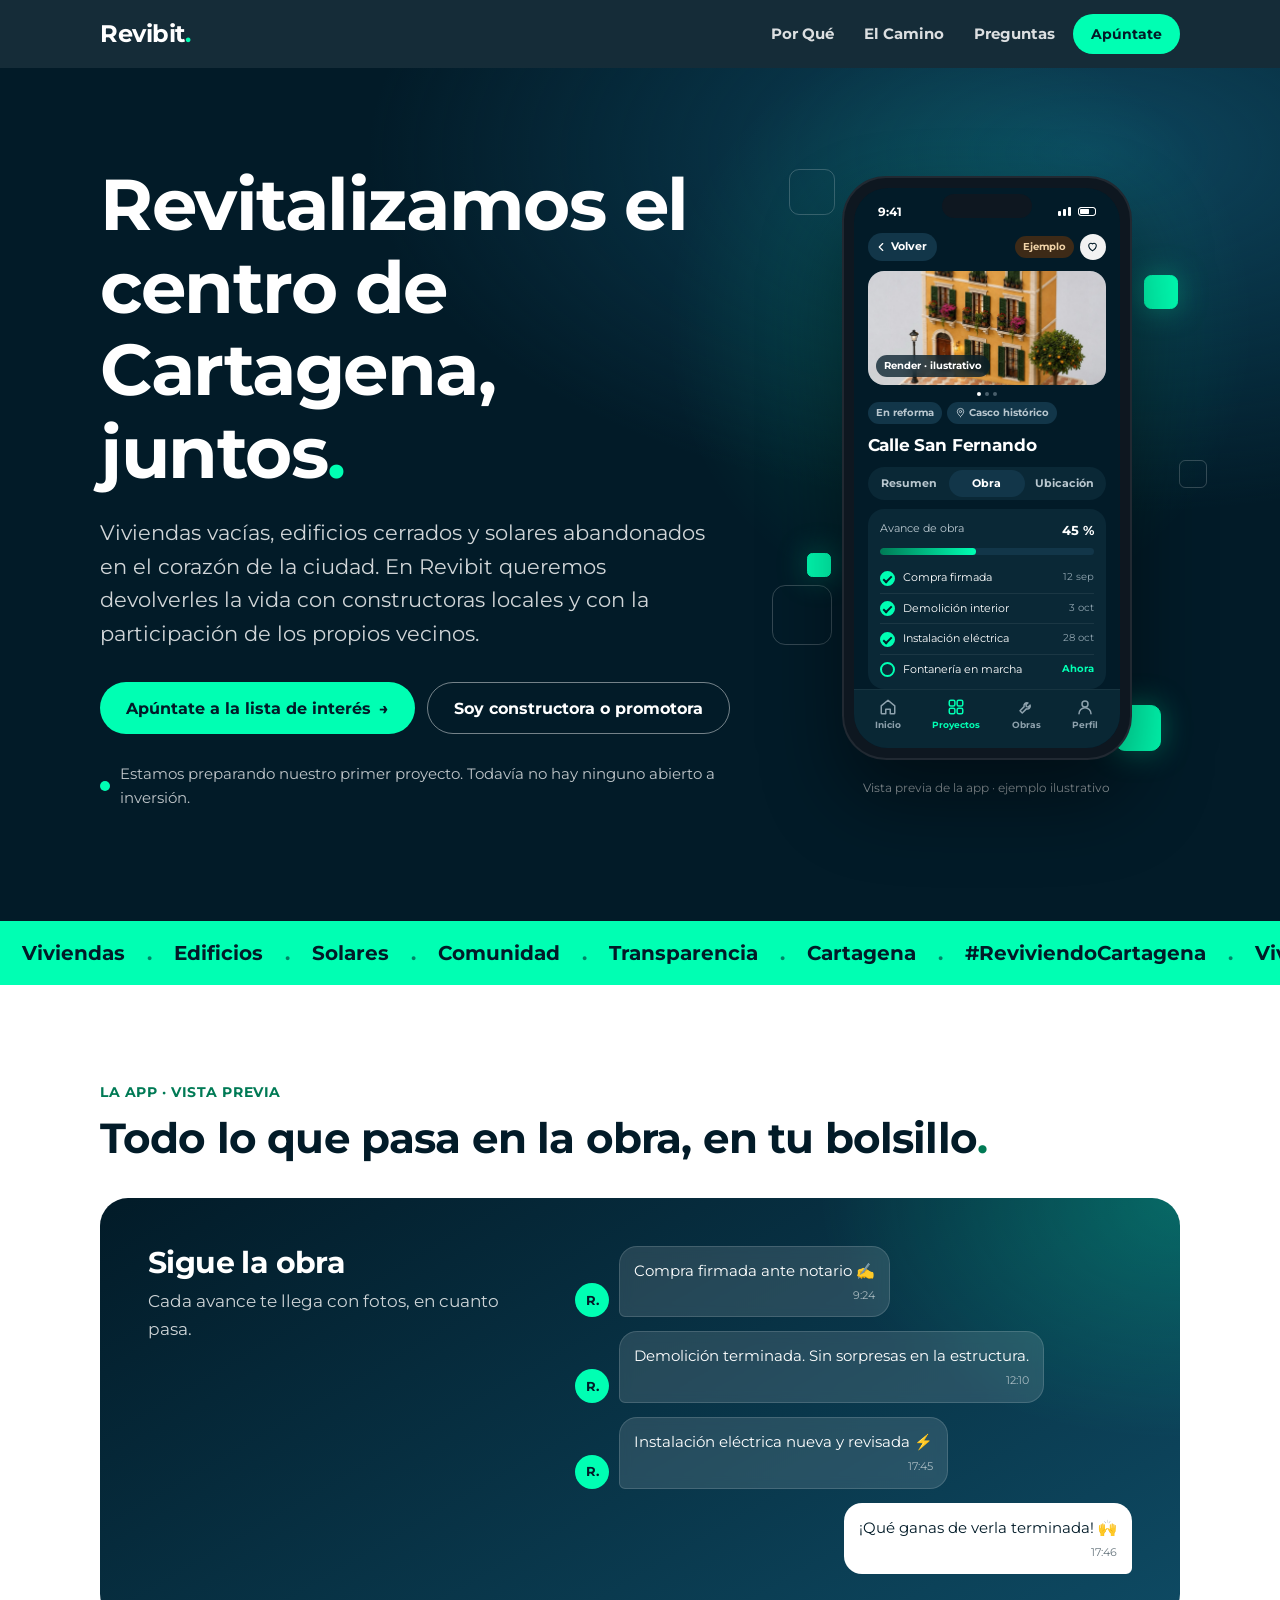
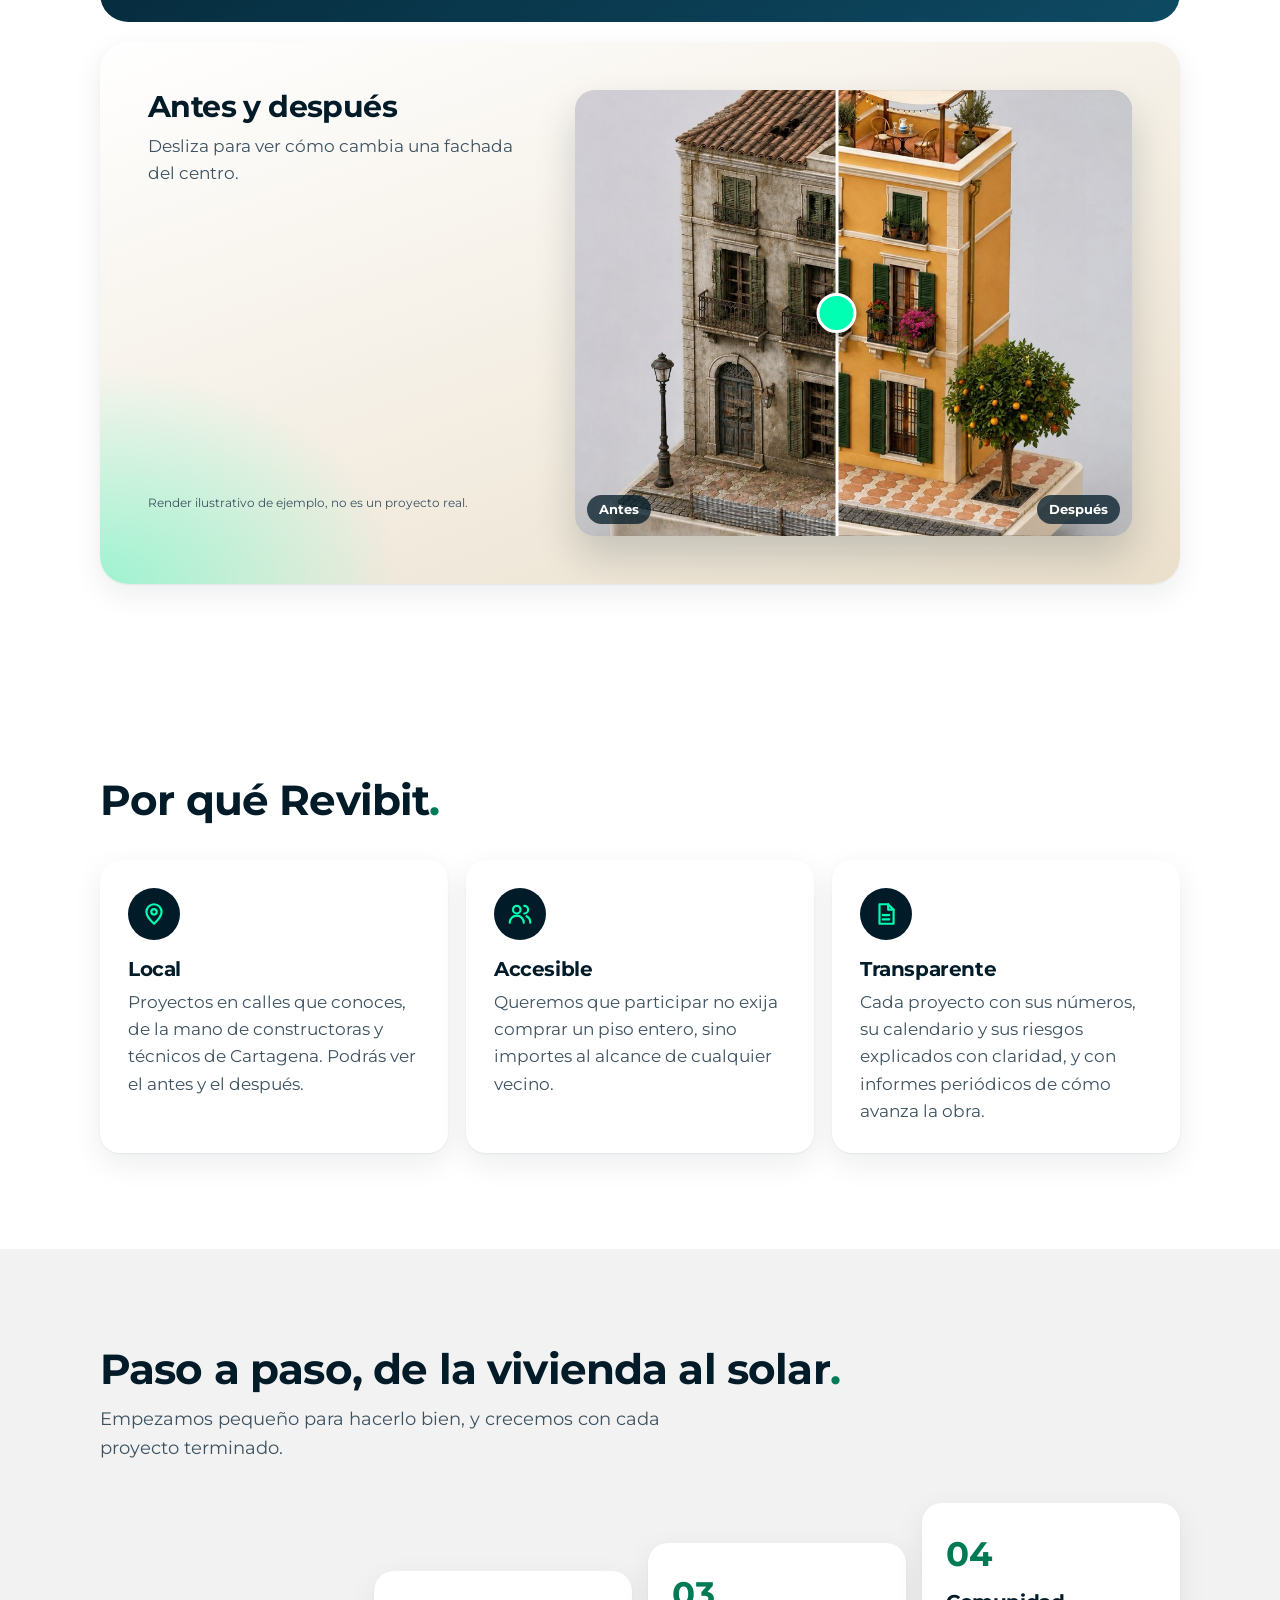
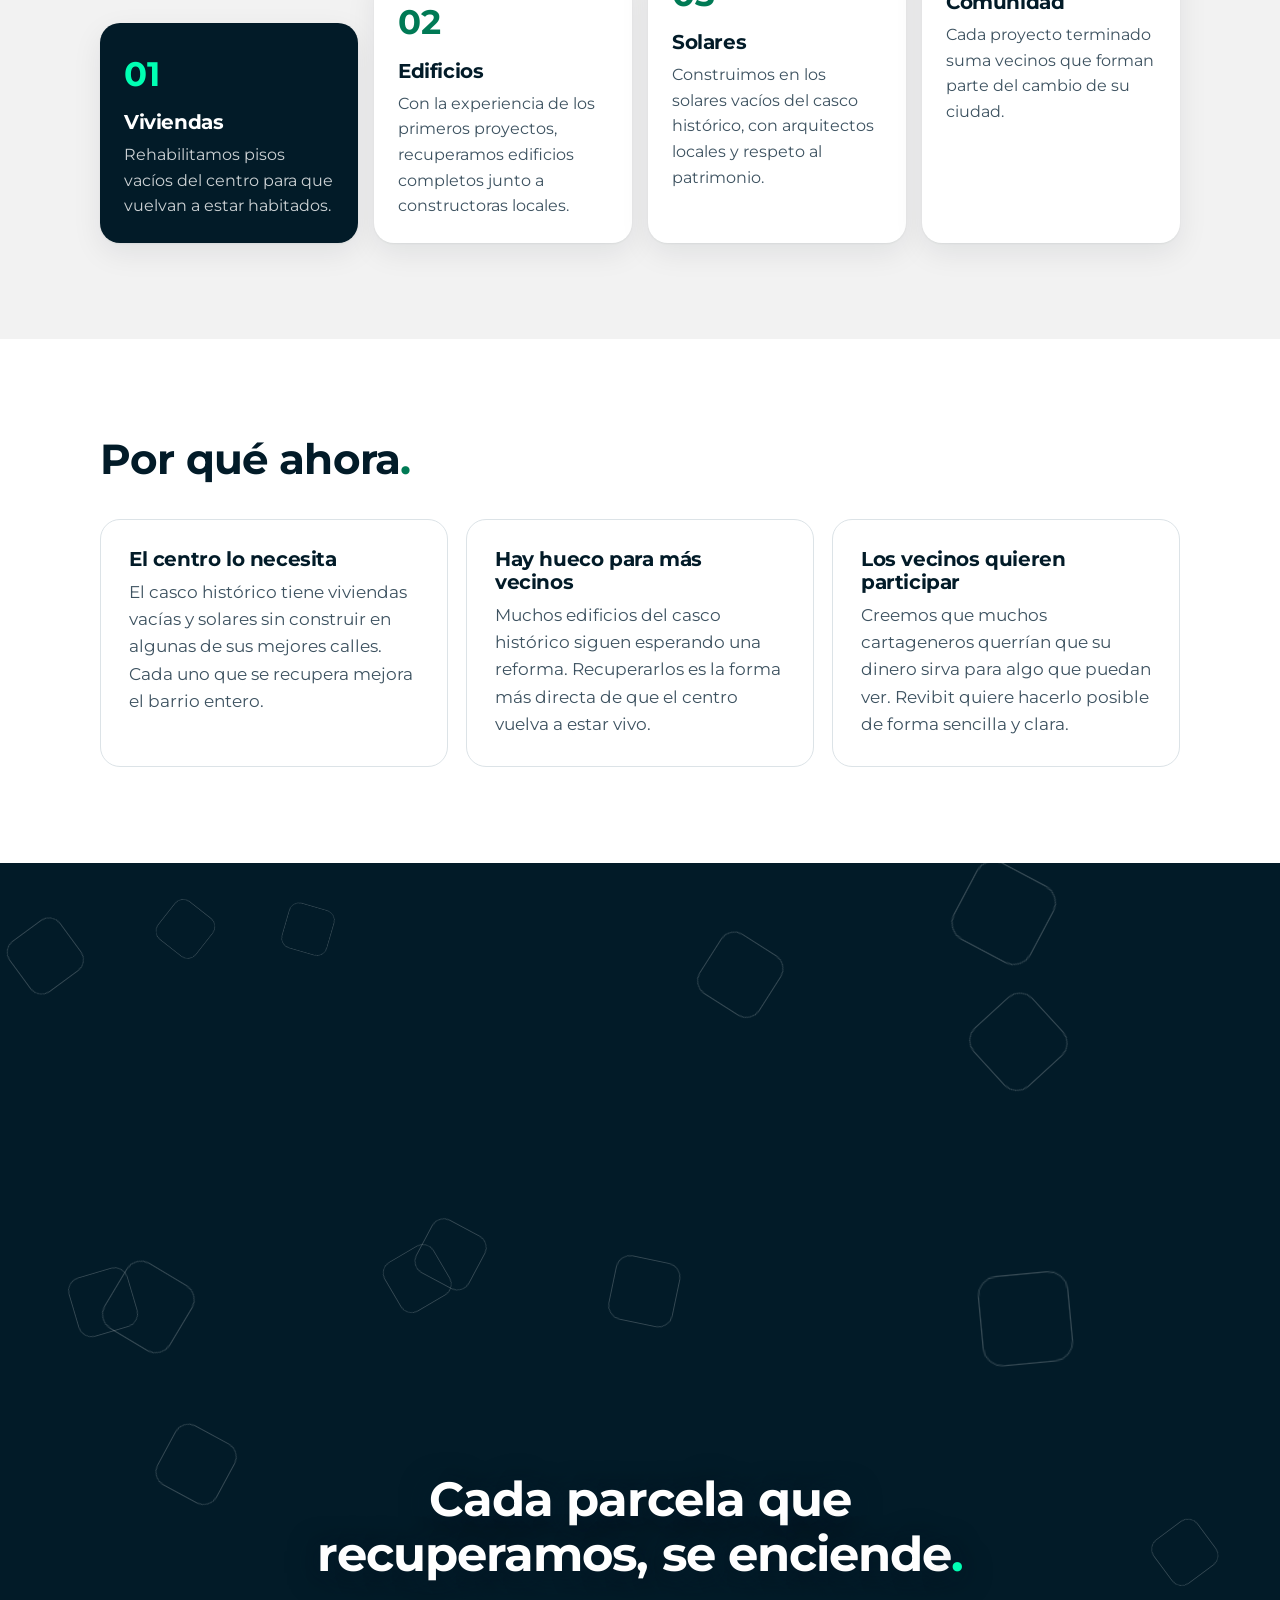
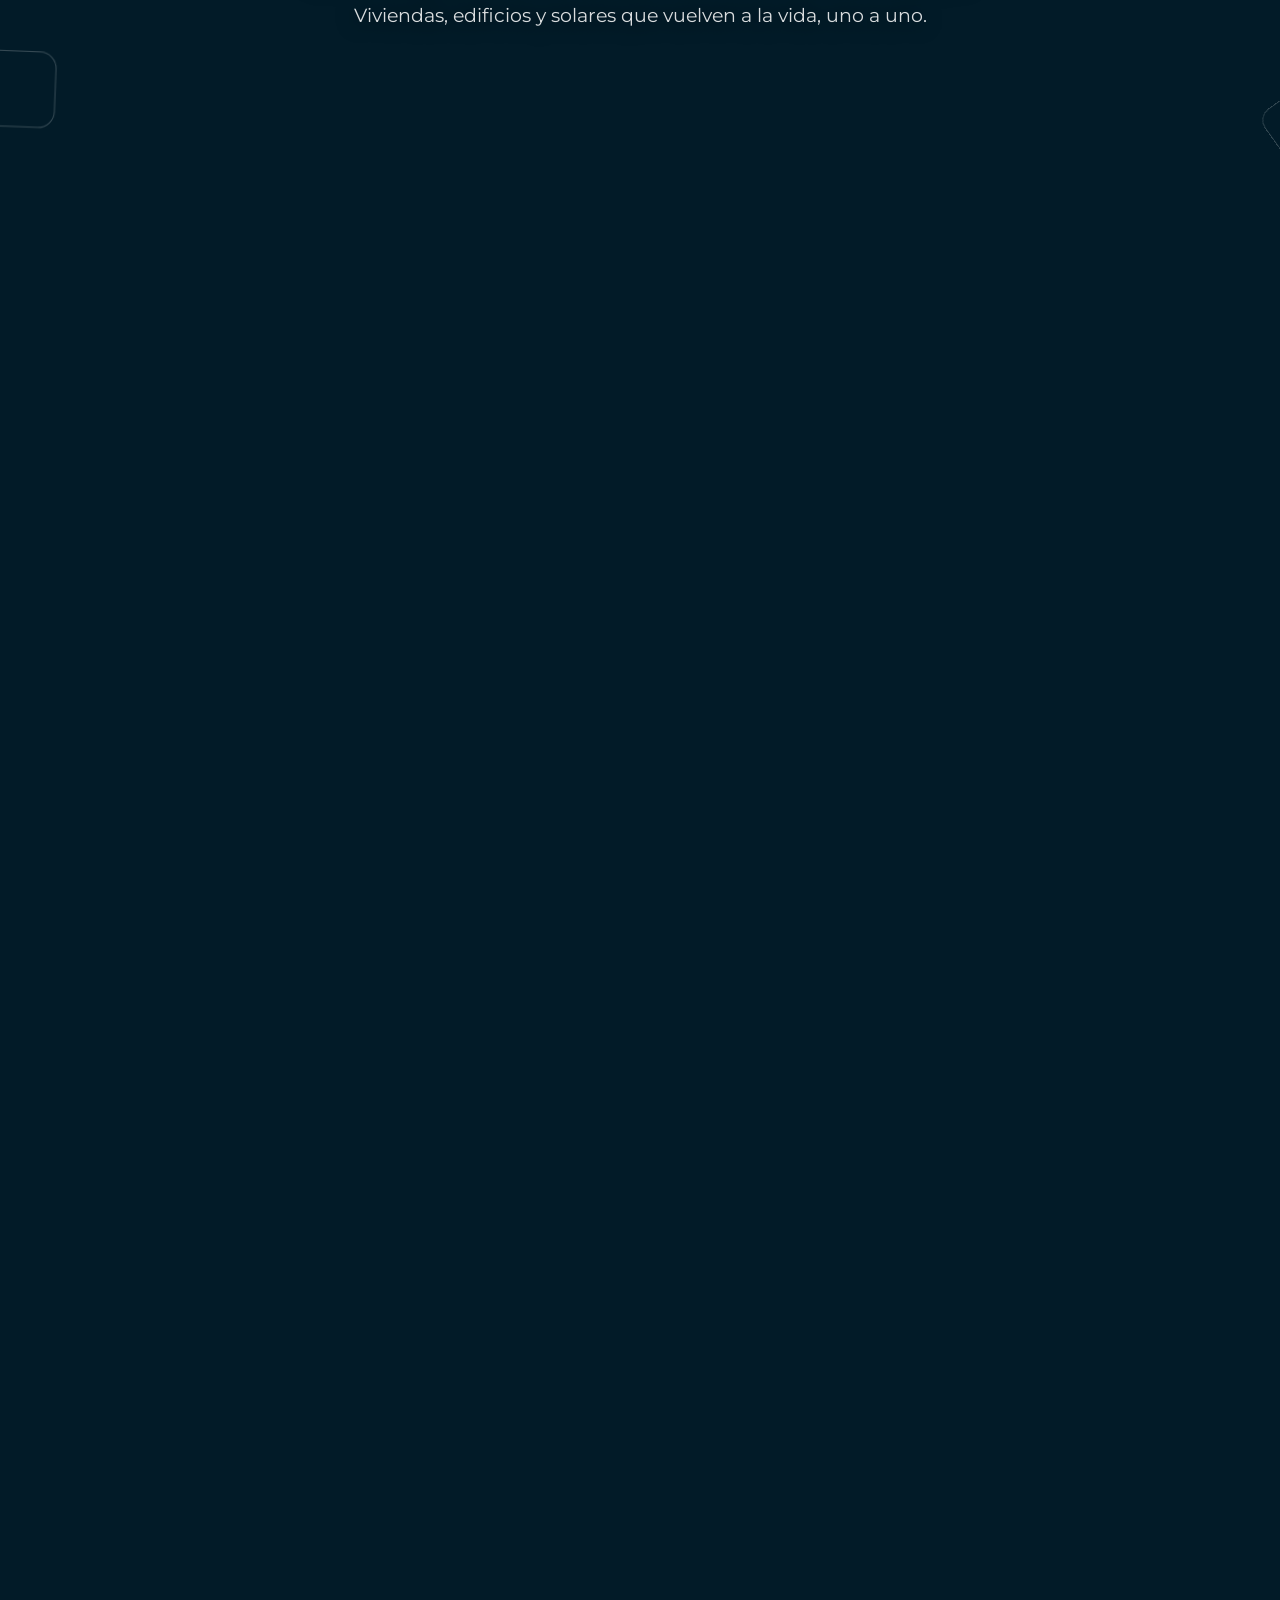
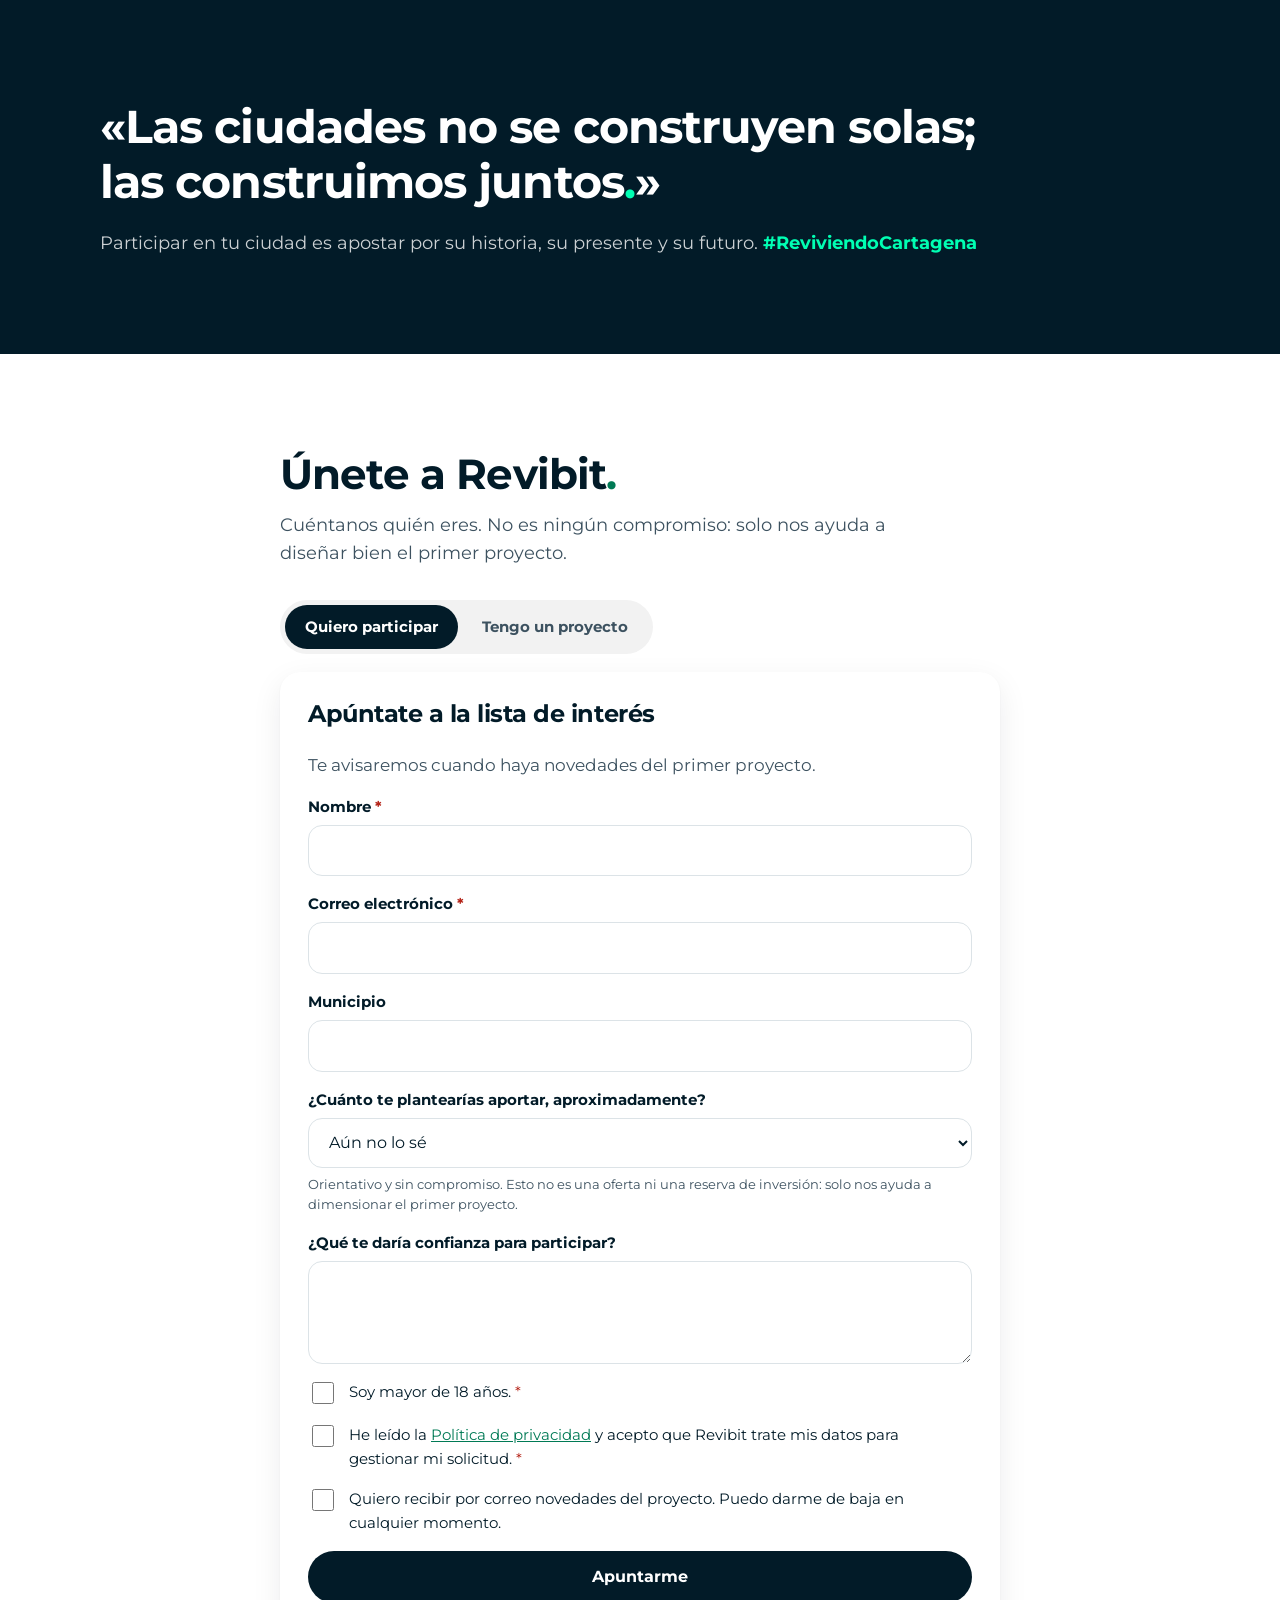
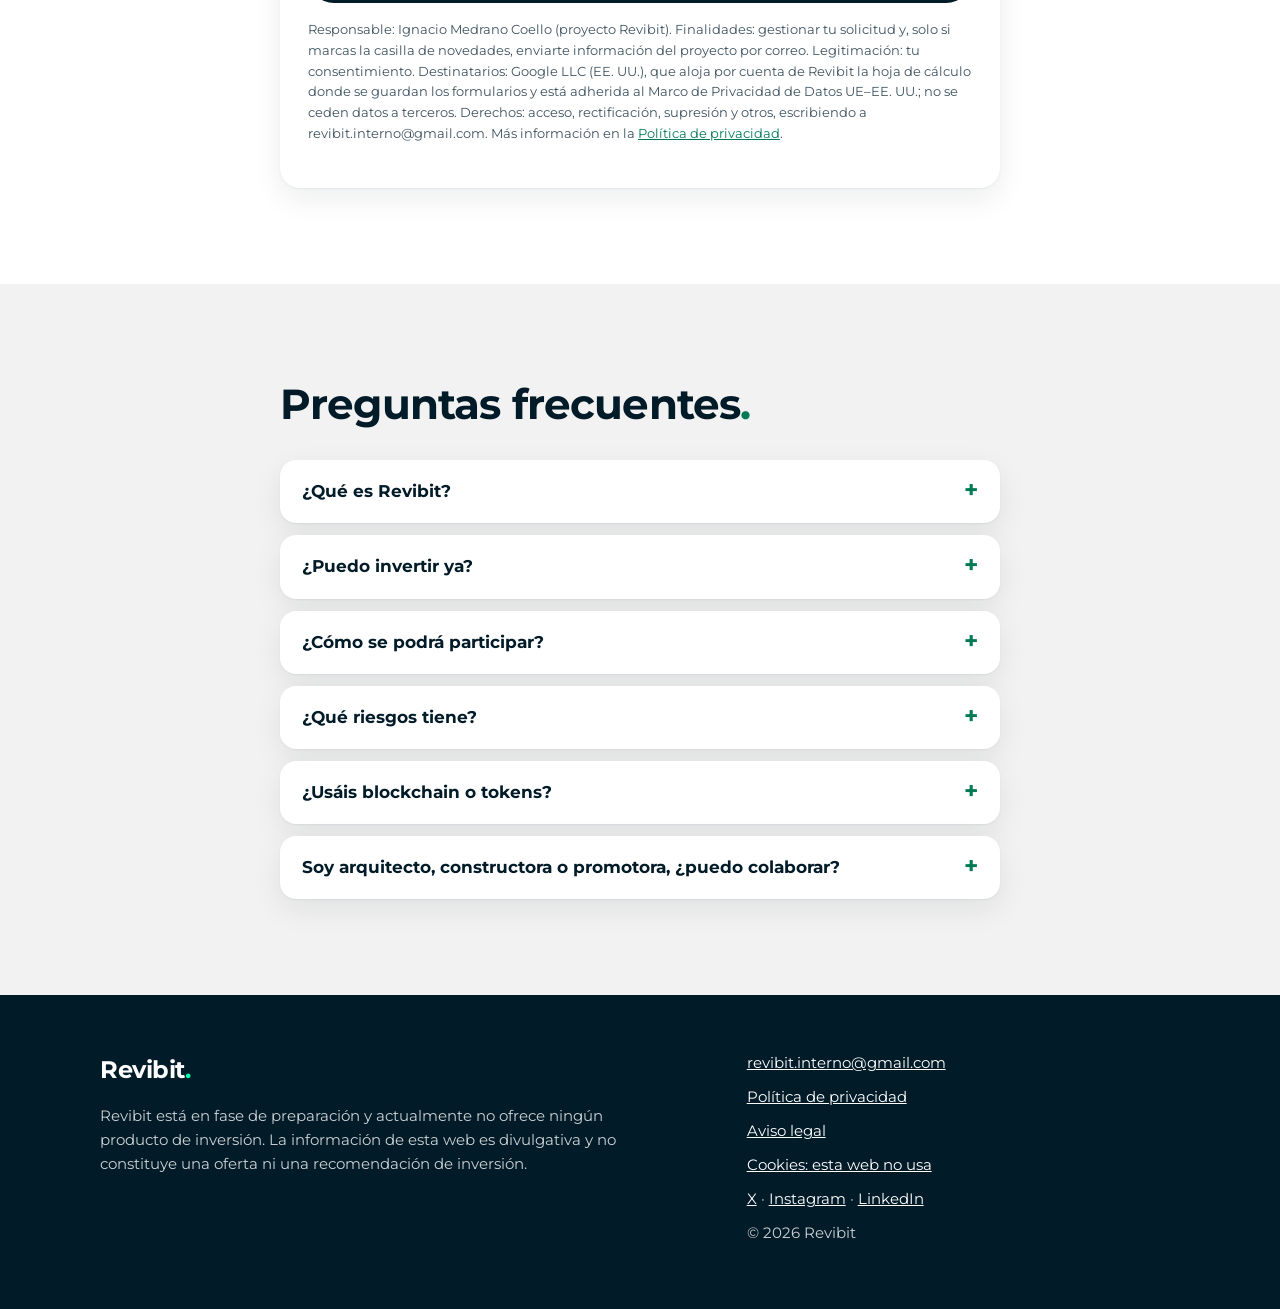
==== index.html @ adb7705b "Título «Hay hueco para más vecinos» Co-Authored-By: Claude Opus 5.5 <noreply@anthropic.com>" ====
<!doctype html>
<html lang="es">
<head>
  <meta charset="utf-8">
  <meta name="viewport" content="width=device-width, initial-scale=1">
  <title>Revibit · Revitalizar el centro de Cartagena, juntos</title>
  <meta name="description" content="Revibit quiere que los vecinos de Cartagena participen en la rehabilitación de viviendas y edificios del centro. Apúntate a la lista de interés.">
  <meta name="theme-color" content="#021B28">
  <meta property="og:title" content="Revibit · Revitalizar el centro de Cartagena, juntos">
  <meta property="og:description" content="Viviendas vacías, edificios cerrados y solares abandonados. Les devolvemos la vida con constructoras locales y con los vecinos.">
  <meta property="og:type" content="website">
  <meta property="og:locale" content="es_ES">
  <link rel="icon" type="image/png" href="img/favicon.png">
  <link rel="apple-touch-icon" href="img/apple-touch-icon.png">
  <link rel="stylesheet" href="styles.css?v=5">
  <link rel="stylesheet" href="anim.css?v=1">
</head>
<body>
  <a class="skip" href="#contenido">Saltar al contenido</a>

  <!-- Cabecera -->
  <header class="topbar" id="top">
    <div class="wrap topbar-in">
      <a class="logo" href="#top" aria-label="Revibit, inicio">Revibit<span class="dot">.</span></a>
      <nav aria-label="Principal" class="nav">
        <a href="#por-que">Por Qué</a>
        <a href="#camino">El Camino</a>
        <a href="#faq">Preguntas</a>
        <a class="btn btn-neon btn-sm" href="#lista">Apúntate</a>
      </nav>
    </div>
  </header>

  <main id="contenido">
    <!-- 1. Hero -->
    <section class="hero" aria-labelledby="hero-t">
      <div class="wrap hero-in">
        <div class="hero-text">
          <h1 id="hero-t">Revitalizamos el centro de Cartagena, juntos<span class="dot">.</span></h1>
          <p class="lead">Viviendas vacías, edificios cerrados y solares abandonados en el corazón de la ciudad. En Revibit queremos devolverles la vida con constructoras locales y con la participación de los propios vecinos.</p>
          <div class="ctas">
            <a class="btn btn-neon" href="#lista" data-tab="persona">Apúntate a la lista de interés <span aria-hidden="true">→</span></a>
            <a class="btn btn-ghost" href="#lista" data-tab="constructora">Soy constructora o promotora</a>
          </div>
          <p class="status"><span class="pulse" aria-hidden="true"></span>Estamos preparando nuestro primer proyecto. Todavía no hay ninguno abierto a inversión.</p>
        </div>
        <div class="hero-visual" aria-hidden="true">
          <span class="float f1"></span><span class="float f2 on"></span><span class="float f3"></span>
          <span class="float f4 on"></span><span class="float f5"></span><span class="float f6 on"></span>
          <div class="phone" data-tilt>
            <div class="notch"></div>
            <div class="screen">
              <div class="sb"><b>9:41</b><span class="sb-i"><i></i><i></i><i></i><em></em></span></div>
              <div class="ph-head"><span class="ph-back"><svg viewBox="0 0 24 24"><path d="M15 18 9 12l6-6"/></svg>Volver</span><span class="ph-r"><span class="ph-pill fict">Ejemplo</span><span class="ph-heart"><svg viewBox="0 0 24 24"><path d="M12 20s-7-4.4-7-10a4 4 0 0 1 7-2.6A4 4 0 0 1 19 10c0 5.6-7 10-7 10z"/></svg></span></span></div>
              <div class="ph-media"><img src="img/render-despues.jpg" alt=""><span class="ph-tag">Render · ilustrativo</span></div>
              <div class="ph-dots"><i class="on"></i><i></i><i></i></div>
              <div class="ph-chips"><span>En reforma</span><span><svg viewBox="0 0 24 24"><path d="M12 21s-7-6.2-7-11a7 7 0 0 1 14 0c0 4.8-7 11-7 11z"/><circle cx="12" cy="10" r="2.5"/></svg>Casco histórico</span></div>
              <p class="ph-title">Calle San Fernando</p>
              <div class="ph-seg"><span>Resumen</span><span class="on">Obra</span><span>Ubicación</span></div>
              <div class="ph-card">
                <div class="scr-row"><span>Avance de obra</span><b><span data-count="45">0</span> %</b></div>
                <div class="scr-bar"><span></span></div>
                <ul class="scr-feed">
                  <li><i class="ok"></i><span>Compra firmada<small>12 sep</small></span></li>
                  <li><i class="ok"></i><span>Demolición interior<small>3 oct</small></span></li>
                  <li><i class="ok"></i><span>Instalación eléctrica<small>28 oct</small></span></li>
                  <li class="now"><i></i><span>Fontanería en marcha<small>Ahora</small></span></li>
                </ul>
              </div>
              <nav class="ph-tabs">
                <span><svg viewBox="0 0 24 24"><path d="M3 10.5 12 3l9 7.5V20a1 1 0 0 1-1 1h-5v-6h-6v6H4a1 1 0 0 1-1-1z"/></svg>Inicio</span>
                <span class="on"><svg viewBox="0 0 24 24"><rect x="3" y="3" width="7.5" height="7.5" rx="2"/><rect x="13.5" y="3" width="7.5" height="7.5" rx="2"/><rect x="3" y="13.5" width="7.5" height="7.5" rx="2"/><rect x="13.5" y="13.5" width="7.5" height="7.5" rx="2"/></svg>Proyectos</span>
                <span><svg viewBox="0 0 24 24"><path d="M14.5 6.5a4 4 0 0 0-5 5L4 17l3 3 5.5-5.5a4 4 0 0 0 5-5l-2.5 2.5-2.5-.5-.5-2.5z"/></svg>Obras</span>
                <span><svg viewBox="0 0 24 24"><circle cx="12" cy="8" r="4"/><path d="M4 21a8 8 0 0 1 16 0"/></svg>Perfil</span>
              </nav>
            </div>
          </div>
          <p class="preview-tag">Vista previa de la app · ejemplo ilustrativo</p>
        </div>
      </div>
    </section>

    <div class="marquee" aria-hidden="true"><div class="track"><span>Viviendas</span><i>.</i><span>Edificios</span><i>.</i><span>Solares</span><i>.</i><span>Comunidad</span><i>.</i><span>Transparencia</span><i>.</i><span>Cartagena</span><i>.</i><span>#ReviviendoCartagena</span><i>.</i><span>Viviendas</span><i>.</i><span>Edificios</span><i>.</i><span>Solares</span><i>.</i><span>Comunidad</span><i>.</i><span>Transparencia</span><i>.</i><span>Cartagena</span><i>.</i><span>#ReviviendoCartagena</span><i>.</i></div></div>

    <!-- La app, por dentro (vista previa) -->
    <section class="section app" id="app" aria-labelledby="app-t">
      <div class="wrap">
        <p class="kicker">La app · vista previa</p>
        <h2 id="app-t">Todo lo que pasa en la obra, en tu bolsillo<span class="dot">.</span></h2>
        <div class="app-cards">
          <article class="app-card blue" data-play>
            <h3>Sigue la obra</h3>
            <p>Cada avance te llega con fotos, en cuanto pasa.</p>
            <ul class="bubbles">
              <li style="--d:0"><b class="av">R.</b><span>Compra firmada ante notario ✍️<small>9:24</small></span></li>
              <li style="--d:1"><b class="av">R.</b><span>Demolición terminada. Sin sorpresas en la estructura.<small>12:10</small></span></li>
              <li style="--d:2"><b class="av">R.</b><span>Instalación eléctrica nueva y revisada ⚡<small>17:45</small></span></li>
              <li style="--d:3" class="me"><span>¡Qué ganas de verla terminada! 🙌<small>17:46</small></span></li>
            </ul>
          </article>
          <article class="app-card light" data-play>
            <h3>Antes y después</h3>
            <p>Desliza para ver cómo cambia una fachada del centro.</p>
            <div class="compare">
              <img class="cmp-layer" src="img/render-antes.jpg" alt="El edificio antes de la rehabilitación: fachada desconchada y ventanas tapiadas (render ilustrativo)">
              <div class="cmp-layer cmp-after"><img src="img/render-despues.jpg" alt="El mismo edificio rehabilitado: fachada ocre, balcones con plantas y azotea (render ilustrativo)"></div>
              <div class="cmp-handle" aria-hidden="true"><span></span></div>
              <label class="sr-only" for="cmp-range">Comparar antes y después</label>
              <input id="cmp-range" class="cmp-range" type="range" min="0" max="100" value="50">
              <span class="cmp-label l">Antes</span><span class="cmp-label r">Después</span>
            </div>
            <p class="illus">Render ilustrativo de ejemplo, no es un proyecto real.</p>
          </article>
        </div>
      </div>
    </section>

    <!-- 2. Por qué Revibit -->
    <section class="section" id="por-que" aria-labelledby="porque-t">
      <div class="wrap">
        <h2 id="porque-t">Por qué Revibit<span class="dot">.</span></h2>
        <div class="cards three">
          <article class="card">
            <div class="ico" aria-hidden="true"><svg viewBox="0 0 24 24"><path d="M12 21s-7-6.2-7-11a7 7 0 0 1 14 0c0 4.8-7 11-7 11z"/><circle cx="12" cy="10" r="2.5"/></svg></div>
            <h3>Local</h3>
            <p>Proyectos en calles que conoces, de la mano de constructoras y técnicos de Cartagena. Podrás ver el antes y el después.</p>
          </article>
          <article class="card">
            <div class="ico" aria-hidden="true"><svg viewBox="0 0 24 24"><circle cx="9" cy="8" r="3.5"/><path d="M2.5 20a6.5 6.5 0 0 1 13 0M16 4.5a3.5 3.5 0 0 1 0 7M18 14a6.5 6.5 0 0 1 3.5 6"/></svg></div>
            <h3>Accesible</h3>
            <p>Queremos que participar no exija comprar un piso entero, sino importes al alcance de cualquier vecino.</p>
          </article>
          <article class="card">
            <div class="ico" aria-hidden="true"><svg viewBox="0 0 24 24"><path d="M6 3h8l5 5v13H6z"/><path d="M14 3v5h5M9 13h6M9 17h6"/></svg></div>
            <h3>Transparente</h3>
            <p>Cada proyecto con sus números, su calendario y sus riesgos explicados con claridad, y con informes periódicos de cómo avanza la obra.</p>
          </article>
        </div>
      </div>
    </section>

    <!-- 3. El camino -->
    <section class="section alt" id="camino" aria-labelledby="camino-t">
      <div class="wrap">
        <h2 id="camino-t">Paso a paso, de la vivienda al solar<span class="dot">.</span></h2>
        <p class="sub">Empezamos pequeño para hacerlo bien, y crecemos con cada proyecto terminado.</p>
        <ol class="stairs">
          <li class="now">
            <span class="n">01</span><h3>Viviendas</h3>
            <p>Rehabilitamos pisos vacíos del centro para que vuelvan a estar habitados.</p>
          </li>
          <li>
            <span class="n">02</span><h3>Edificios</h3>
            <p>Con la experiencia de los primeros proyectos, recuperamos edificios completos junto a constructoras locales.</p>
          </li>
          <li>
            <span class="n">03</span><h3>Solares</h3>
            <p>Construimos en los solares vacíos del casco histórico, con arquitectos locales y respeto al patrimonio.</p>
          </li>
          <li>
            <span class="n">04</span><h3>Comunidad</h3>
            <p>Cada proyecto terminado suma vecinos que forman parte del cambio de su ciudad.</p>
          </li>
        </ol>
      </div>
    </section>

    <!-- 4. Por qué ahora -->
    <section class="section" id="ahora" aria-labelledby="ahora-t">
      <div class="wrap">
        <h2 id="ahora-t">Por qué ahora<span class="dot">.</span></h2>
        <div class="cards three">
          <article class="card flat">
            <h3>El centro lo necesita</h3>
            <p>El casco histórico tiene viviendas vacías y solares sin construir en algunas de sus mejores calles. Cada uno que se recupera mejora el barrio entero.</p>
          </article>
          <article class="card flat">
            <h3>Hay hueco para más vecinos</h3>
            <p>Muchos edificios del casco histórico siguen esperando una reforma. Recuperarlos es la forma más directa de que el centro vuelva a estar vivo.</p>
          </article>
          <article class="card flat">
            <h3>Los vecinos quieren participar</h3>
            <p>Creemos que muchos cartageneros querrían que su dinero sirva para algo que puedan ver. Revibit quiere hacerlo posible de forma sencilla y clara.</p>
          </article>
        </div>
      </div>
    </section>

    <!-- Parcelas que vuelven a la vida (animación con el scroll) -->
    <section class="assemble" aria-labelledby="asm-t">
      <div class="asm-sticky">
        <div class="asm-grid" aria-hidden="true"><span></span><span></span><span></span><span></span><span></span><span></span><span></span><span></span><span></span><span></span><span></span><span></span><span></span><span></span><span></span><span></span><span></span><span></span><span></span><span></span><span></span><span></span><span></span><span></span><span></span></div>
        <div class="asm-text">
          <h2 id="asm-t">Cada parcela que recuperamos, se enciende<span class="dot">.</span></h2>
          <p>Viviendas, edificios y solares que vuelven a la vida, uno a uno.</p>
        </div>
      </div>
    </section>

    <!-- 5. Cita -->
    <section class="quote" aria-label="Lema">
      <div class="wrap">
        <blockquote>
          <p>«Las ciudades no se construyen solas; las construimos juntos<span class="dot">.</span>»</p>
          <footer>Participar en tu ciudad es apostar por su historia, su presente y su futuro. <strong>#ReviviendoCartagena</strong></footer>
        </blockquote>
      </div>
    </section>

    <!-- 6. Formularios -->
    <section class="section" id="lista" aria-labelledby="lista-t">
      <div class="wrap narrow">
        <h2 id="lista-t">Únete a Revibit<span class="dot">.</span></h2>
        <p class="sub">Cuéntanos quién eres. No es ningún compromiso: solo nos ayuda a diseñar bien el primer proyecto.</p>

        <div class="tabs" role="tablist" aria-label="Tipo de formulario">
          <button role="tab" id="tab-persona" aria-controls="panel-persona" aria-selected="true">Quiero participar</button>
          <button role="tab" id="tab-constructora" aria-controls="panel-constructora" aria-selected="false" tabindex="-1">Tengo un proyecto</button>
        </div>

        <!-- 6a. Personas -->
        <form class="form card" id="panel-persona" role="tabpanel" aria-labelledby="tab-persona" data-form="persona" novalidate>
          <h3>Apúntate a la lista de interés</h3>
          <p class="muted">Te avisaremos cuando haya novedades del primer proyecto.</p>
          <div class="field"><label for="p-nombre">Nombre <span class="req" aria-hidden="true">*</span></label><input id="p-nombre" name="nombre" autocomplete="given-name" required></div>
          <div class="field"><label for="p-email">Correo electrónico <span class="req" aria-hidden="true">*</span></label><input id="p-email" name="email" type="email" autocomplete="email" required></div>
          <div class="field"><label for="p-municipio">Municipio</label><input id="p-municipio" name="municipio" autocomplete="address-level2"></div>
          <div class="field"><label for="p-cantidad">¿Cuánto te plantearías aportar, aproximadamente?</label>
            <select id="p-cantidad" name="cantidad"><option>Aún no lo sé</option><option>Menos de 1.000 €</option><option>1.000–2.500 €</option><option>2.500–5.000 €</option><option>Más de 5.000 €</option></select>
            <span class="hint">Orientativo y sin compromiso. Esto no es una oferta ni una reserva de inversión: solo nos ayuda a dimensionar el primer proyecto.</span></div>
          <div class="field"><label for="p-confianza">¿Qué te daría confianza para participar?</label><textarea id="p-confianza" name="confianza" rows="3"></textarea></div>
          <label class="check"><input type="checkbox" name="mayor_edad" value="Sí" required> <span>Soy mayor de 18 años. <span class="req" aria-hidden="true">*</span></span></label>
          <label class="check"><input type="checkbox" name="privacidad" required> <span>He leído la <a href="privacidad.html">Política de privacidad</a> y acepto que Revibit trate mis datos para gestionar mi solicitud. <span class="req" aria-hidden="true">*</span></span></label>
          <label class="check"><input type="checkbox" name="novedades" value="Sí"> <span>Quiero recibir por correo novedades del proyecto. Puedo darme de baja en cualquier momento.</span></label>
          <input type="text" name="_gotcha" class="hp" tabindex="-1" autocomplete="off" aria-hidden="true">
          <button class="btn btn-navy btn-block" type="submit">Apuntarme</button>
          <p class="layer">Responsable: Ignacio Medrano Coello (proyecto Revibit). Finalidades: gestionar tu solicitud y, solo si marcas la casilla de novedades, enviarte información del proyecto por correo. Legitimación: tu consentimiento. Destinatarios: Google LLC (EE. UU.), que aloja por cuenta de Revibit la hoja de cálculo donde se guardan los formularios y está adherida al Marco de Privacidad de Datos UE–EE. UU.; no se ceden datos a terceros. Derechos: acceso, rectificación, supresión y otros, escribiendo a revibit.interno@gmail.com. Más información en la <a href="privacidad.html">Política de privacidad</a>.</p>
          <p class="msg" role="status" aria-live="polite"></p>
        </form>

        <!-- 6b. Constructoras -->
        <form class="form card" id="panel-constructora" role="tabpanel" aria-labelledby="tab-constructora" data-form="constructora" hidden novalidate>
          <h3>¿Tienes un proyecto en el centro?</h3>
          <p class="muted">Si eres constructora, promotora o técnico y tienes una vivienda, un edificio o un solar en el centro de Cartagena, nos encantaría conocerlo.</p>
          <div class="field"><label for="c-nombre">Nombre <span class="req" aria-hidden="true">*</span></label><input id="c-nombre" name="nombre" autocomplete="name" required></div>
          <div class="field"><label for="c-empresa">Empresa <span class="req" aria-hidden="true">*</span></label><input id="c-empresa" name="empresa" autocomplete="organization" required></div>
          <div class="field"><label for="c-email">Correo electrónico <span class="req" aria-hidden="true">*</span></label><input id="c-email" name="email" type="email" autocomplete="email" required></div>
          <div class="field"><label for="c-tel">Teléfono</label><input id="c-tel" name="telefono" type="tel" autocomplete="tel"></div>
          <div class="field"><label for="c-proyecto">Cuéntanos brevemente el proyecto <span class="req" aria-hidden="true">*</span></label><textarea id="c-proyecto" name="proyecto" rows="4" required></textarea></div>
          <label class="check"><input type="checkbox" name="privacidad" required> <span>He leído la <a href="privacidad.html">Política de privacidad</a> y acepto que Revibit trate mis datos para gestionar mi solicitud. <span class="req" aria-hidden="true">*</span></span></label>
          <input type="text" name="_gotcha" class="hp" tabindex="-1" autocomplete="off" aria-hidden="true">
          <button class="btn btn-navy btn-block" type="submit">Enviar</button>
          <p class="layer">Responsable: Ignacio Medrano Coello (proyecto Revibit). Finalidad: valorar tu proyecto y contactarte. Legitimación: tu consentimiento. Destinatarios: Google LLC (EE. UU.), que aloja por cuenta de Revibit la hoja de cálculo donde se guardan los formularios y está adherida al Marco de Privacidad de Datos UE–EE. UU.; no se ceden datos a terceros. Derechos: escribiendo a revibit.interno@gmail.com. Más información en la <a href="privacidad.html">Política de privacidad</a>.</p>
          <p class="msg" role="status" aria-live="polite"></p>
        </form>
      </div>
    </section>

    <!-- 7. Preguntas frecuentes -->
    <section class="section alt" id="faq" aria-labelledby="faq-t">
      <div class="wrap narrow">
        <h2 id="faq-t">Preguntas frecuentes<span class="dot">.</span></h2>
        <div class="faq">
          <details><summary>¿Qué es Revibit?</summary><p>Un proyecto de Cartagena para recuperar viviendas, edificios y solares vacíos del centro, de la mano de constructoras locales y con la participación de los vecinos.</p></details>
          <details><summary>¿Puedo invertir ya?</summary><p>Todavía no. Estamos preparando el primer proyecto y su estructura legal. Si te apuntas a la lista de interés, te avisaremos cuando haya novedades.</p></details>
          <details><summary>¿Cómo se podrá participar?</summary><p>Lo estamos diseñando con asesoramiento legal. Cuando haya un proyecto, publicaremos sus condiciones, sus números y sus riesgos de forma clara, antes de que nadie decida nada.</p></details>
          <details><summary>¿Qué riesgos tiene?</summary><p>Cualquier proyecto inmobiliario tiene riesgos: retrasos en la obra, costes más altos de lo previsto o una venta por debajo de lo esperado. Se puede perder parte o la totalidad del dinero aportado. Cada proyecto explicará sus riesgos concretos y cómo se gestionan.</p></details>
          <details><summary>¿Usáis blockchain o tokens?</summary><p>Estamos estudiando si la tokenización aporta a los participantes ventajas reales, como un registro claro de quién participa en cada proyecto. Solo la usaremos si aporta algo, y no hará falta saber nada de criptomonedas.</p></details>
          <details><summary>Soy arquitecto, constructora o promotora, ¿puedo colaborar?</summary><p>Sí. Déjanos tus datos en el formulario «Tengo un proyecto» y te llamaremos.</p></details>
        </div>
      </div>
    </section>
  </main>

  <footer class="footer">
    <div class="wrap footer-in">
      <div>
        <span class="logo">Revibit<span class="dot">.</span></span>
        <p class="disclaimer">Revibit está en fase de preparación y actualmente no ofrece ningún producto de inversión. La información de esta web es divulgativa y no constituye una oferta ni una recomendación de inversión.</p>
      </div>
      <div class="footer-links">
        <a href="mailto:revibit.interno@gmail.com">revibit.interno@gmail.com</a>
        <a href="privacidad.html">Política de privacidad</a>
        <a href="aviso-legal.html">Aviso legal</a>
        <a href="privacidad.html#cookies">Cookies: esta web no usa</a>
        <span class="social"><a href="https://x.com/revibit_es" rel="noopener">X</a> · <a href="https://www.instagram.com/revibit.es" rel="noopener">Instagram</a> · <a href="https://www.linkedin.com/company/revibit/" rel="noopener">LinkedIn</a></span>
        <span>© 2026 Revibit</span>
      </div>
    </div>
  </footer>

  <script src="script.js?v=3"></script>
  <script src="anim.js?v=1"></script>
</body>
</html>
---- styles.css ----
/* Revibit · landing. Colores y tipografía del Manual de Marca (08_Marca).
   El verde neón solo sobre fondos oscuros; sobre claro, verde texto #007A55 (5,4:1). */
@font-face { font-family: "Montserrat"; src: url("fonts/Montserrat-Regular.ttf") format("truetype"); font-weight: 400; font-display: swap; }
@font-face { font-family: "Montserrat"; src: url("fonts/Montserrat-Bold.ttf") format("truetype"); font-weight: 700; font-display: swap; }

:root {
  --navy: #021b28;
  --navy-2: #0a2836;
  --port: #0e4a63;
  --neon: #00ffb3;
  --green: #007a55;
  --white: #ffffff;
  --gray: #f2f2f2;
  --sand: #eadfcb;
  --terra: #c65d3b;
  --text: #021b28;
  --text-2: #3d5260;
  --border: #dce3e7;
  --radius: 20px;
  --shadow: 0 1px 2px rgba(2,27,40,.06), 0 10px 30px rgba(2,27,40,.08);
}

* { box-sizing: border-box; }
[hidden] { display: none !important; }
html { scroll-behavior: smooth; -webkit-text-size-adjust: 100%; }
body { margin: 0; background: var(--white); color: var(--text); font-family: "Montserrat", Arial, Helvetica, sans-serif; font-size: 17px; line-height: 1.6; -webkit-font-smoothing: antialiased; }
img, svg { display: block; max-width: 100%; }
a { color: var(--green); }
:focus-visible { outline: 3px solid var(--neon); outline-offset: 3px; border-radius: 6px; }
.skip { position: absolute; left: -9999px; top: 8px; background: var(--white); color: var(--navy); padding: 8px 14px; border-radius: 8px; z-index: 100; }
.skip:focus { left: 12px; }
.wrap { width: 100%; max-width: 1120px; margin: 0 auto; padding: 0 20px; }
.wrap.narrow { max-width: 760px; }
.dot { color: var(--green); }
.hero .dot, .quote .dot, .topbar .dot, .footer .dot { color: var(--neon); }
h1, h2, h3 { line-height: 1.15; letter-spacing: -0.02em; margin: 0; }
h2 { font-size: clamp(28px, 4.2vw, 42px); }
h3 { font-size: 20px; }
.sub { color: var(--text-2); font-size: 18px; margin: 12px 0 0; max-width: 640px; }
.muted { color: var(--text-2); margin: 6px 0 18px; }

/* Botones */
.btn { display: inline-flex; align-items: center; justify-content: center; gap: 8px; min-height: 52px; padding: 0 26px; border-radius: 999px; font: inherit; font-weight: 700; font-size: 16px; text-decoration: none; border: 0; cursor: pointer; transition: transform .1s ease, box-shadow .2s ease; }
.btn:active { transform: scale(.98); }
.btn-neon { background: var(--neon); color: var(--navy); }
.btn-neon:hover { box-shadow: 0 0 0 6px rgba(0,255,179,.18); }
.btn-ghost { background: transparent; color: var(--white); border: 1.5px solid rgba(255,255,255,.45); }
.btn-ghost:hover { border-color: var(--white); }
.btn-navy { background: var(--navy); color: var(--white); }
.btn-sm { min-height: 40px; padding: 0 18px; font-size: 14px; }
.btn-block { width: 100%; }

/* Cabecera */
.topbar { position: sticky; top: 0; z-index: 50; background: rgba(2,27,40,.92); backdrop-filter: blur(10px); -webkit-backdrop-filter: blur(10px); }
.topbar-in { display: flex; align-items: center; justify-content: space-between; height: 68px; }
.logo { font-weight: 700; font-size: 24px; letter-spacing: -0.02em; color: var(--white); text-decoration: none; }
.nav { display: flex; align-items: center; gap: 6px; }
.nav a:not(.btn) { color: rgba(255,255,255,.85); text-decoration: none; font-weight: 700; font-size: 15px; padding: 8px 12px; border-radius: 999px; }
.nav a:not(.btn):hover { color: var(--white); background: rgba(255,255,255,.08); }

/* Hero */
.hero { background: radial-gradient(1200px 600px at 85% 10%, rgba(14,74,99,.9), transparent 60%), var(--navy); color: var(--white); overflow: hidden; }
.hero-in { display: grid; grid-template-columns: 1.25fr .75fr; gap: 48px; align-items: center; padding-top: 88px; padding-bottom: 104px; }
.eyebrow { display: inline-block; margin: 0 0 18px; padding: 6px 14px; border-radius: 999px; background: rgba(255,255,255,.1); font-size: 14px; font-weight: 700; }
.hero h1 { font-size: clamp(40px, 6.4vw, 72px); }
.lead { font-size: clamp(18px, 2vw, 21px); color: rgba(255,255,255,.82); margin: 22px 0 32px; max-width: 620px; }
.ctas { display: flex; flex-wrap: wrap; gap: 12px; }
.status { display: flex; align-items: center; gap: 10px; margin: 28px 0 0; font-size: 15px; color: rgba(255,255,255,.75); }
.pulse { width: 10px; height: 10px; border-radius: 999px; background: var(--neon); box-shadow: 0 0 0 0 rgba(0,255,179,.6); animation: pulse 2s infinite; flex-shrink: 0; }
@keyframes pulse { 70% { box-shadow: 0 0 0 10px rgba(0,255,179,0); } 100% { box-shadow: 0 0 0 0 rgba(0,255,179,0); } }

/* Módulos: parcelas vacías (contorno) que vuelven a la vida (neón) */
.modules { display: grid; grid-template-columns: repeat(5, 1fr); gap: 12px; width: 100%; max-width: 360px; justify-self: end; }
.modules span { aspect-ratio: 1; border-radius: 22%; border: 1.5px solid rgba(255,255,255,.16); }
.modules span.on { background: var(--neon); border-color: var(--neon); animation: alive 6s ease-in-out infinite; }
.modules span.on:nth-child(3n) { animation-delay: 1.2s; }
.modules span.on:nth-child(4n) { animation-delay: 2.4s; }
.modules span.on:nth-child(5n) { animation-delay: 3.6s; }
@keyframes alive { 0%, 100% { opacity: 1; } 50% { opacity: .35; } }

/* Secciones */
.section { padding: 96px 0; }
.section.alt { background: var(--gray); }
.cards { display: grid; gap: 18px; margin-top: 36px; }
.cards.three { grid-template-columns: repeat(3, 1fr); }
.card { background: var(--white); border-radius: var(--radius); padding: 28px; box-shadow: var(--shadow); }
.card.flat { box-shadow: none; border: 1px solid var(--border); }
.card h3 { margin-bottom: 8px; }
.card p { margin: 0; color: var(--text-2); }
.ico { width: 52px; height: 52px; border-radius: 999px; background: var(--navy); display: grid; place-items: center; margin-bottom: 18px; }
.ico svg { width: 26px; height: 26px; fill: none; stroke: var(--neon); stroke-width: 2; stroke-linecap: round; stroke-linejoin: round; }

/* Escalera */
.stairs { list-style: none; padding: 0; margin: 40px 0 0; display: grid; grid-template-columns: repeat(4, 1fr); gap: 16px; align-items: end; }
.stairs li { background: var(--white); border-radius: var(--radius); padding: 24px; box-shadow: var(--shadow); position: relative; }
.stairs li:nth-child(1) { min-height: 220px; }
.stairs li:nth-child(2) { min-height: 260px; }
.stairs li:nth-child(3) { min-height: 300px; }
.stairs li:nth-child(4) { min-height: 340px; }
.stairs li.now { background: var(--navy); color: var(--white); }
.stairs li.now p { color: rgba(255,255,255,.8); }
.stairs .n { display: block; font-weight: 700; font-size: 34px; color: var(--green); margin-bottom: 10px; }
.stairs li.now .n { color: var(--neon); }
.stairs h3 { margin-bottom: 8px; }
.stairs p { margin: 0; color: var(--text-2); font-size: 16px; }
.badge { display: inline-block; font-size: 12px; font-weight: 700; background: var(--neon); color: var(--navy); padding: 4px 10px; border-radius: 999px; margin-bottom: 14px; }

/* Cita */
.quote { background: var(--navy); color: var(--white); padding: 96px 0; }
.quote blockquote { margin: 0; max-width: 900px; }
.quote blockquote p { font-size: clamp(28px, 4.2vw, 46px); font-weight: 700; line-height: 1.2; letter-spacing: -0.02em; margin: 0; }
.quote footer { margin-top: 20px; color: rgba(255,255,255,.8); font-size: 18px; }
.quote strong { color: var(--neon); }

/* Pestañas y formularios */
.tabs { display: inline-flex; gap: 4px; padding: 5px; margin: 32px 0 18px; background: var(--gray); border-radius: 999px; }
.tabs button { font: inherit; font-weight: 700; font-size: 15px; border: 0; background: transparent; color: var(--text-2); padding: 10px 20px; border-radius: 999px; cursor: pointer; }
.tabs button[aria-selected="true"] { background: var(--navy); color: var(--white); }
.form { display: flex; flex-direction: column; gap: 16px; }
.form h3 { font-size: 24px; }
.field { display: flex; flex-direction: column; gap: 6px; }
.field label { font-weight: 700; font-size: 15px; }
.field input, .field select, .field textarea { font: inherit; font-size: 16px; color: var(--text); background: var(--white); border: 1.5px solid var(--border); border-radius: 14px; padding: 12px 16px; min-height: 50px; }
.field input:focus, .field select:focus, .field textarea:focus { border-color: var(--green); outline: none; box-shadow: 0 0 0 3px rgba(0,122,85,.18); }
.field [aria-invalid="true"] { border-color: #b42318; }
.hint { font-size: 13px; color: var(--text-2); }
.req { color: #b42318; }
.check { display: flex; gap: 12px; align-items: flex-start; font-size: 15px; }
.check input { width: 22px; height: 22px; margin-top: 2px; flex-shrink: 0; accent-color: var(--green); }
.layer { font-size: 13px; color: var(--text-2); margin: 0; }
.msg { margin: 0; font-weight: 700; }
.msg.ok { color: var(--green); }
.msg.err { color: #b42318; }
.hp { position: absolute; left: -9999px; width: 1px; height: 1px; opacity: 0; }

/* FAQ */
.faq { margin-top: 32px; }
.faq details { background: var(--white); border-radius: 16px; padding: 18px 22px; box-shadow: var(--shadow); }
.faq details + details { margin-top: 12px; }
.faq summary { cursor: pointer; font-weight: 700; list-style: none; display: flex; justify-content: space-between; gap: 16px; }
.faq summary::-webkit-details-marker { display: none; }
.faq summary::after { content: "+"; font-size: 24px; line-height: 1; color: var(--green); }
.faq details[open] summary::after { content: "–"; }
.faq details p { margin: 12px 0 0; color: var(--text-2); }

/* Pie */
.footer { background: var(--navy); color: rgba(255,255,255,.8); padding: 56px 0 64px; font-size: 15px; }
.footer-in { display: grid; grid-template-columns: 1.4fr 1fr; gap: 40px; }
.disclaimer { max-width: 520px; margin: 14px 0 0; }
.footer-links { display: flex; flex-direction: column; gap: 10px; }
.footer a { color: var(--white); }

/* Páginas legales */
.legal { padding: 64px 0 96px; }
.legal h1 { font-size: clamp(32px, 5vw, 48px); margin-bottom: 24px; }
.legal h2 { font-size: 22px; margin: 36px 0 10px; }
.legal p, .legal li { color: var(--text-2); }
.legal .todo { background: #fff3dc; color: #8a3e22; border-radius: 12px; padding: 12px 16px; font-size: 15px; }

/* Responsive */
@media (max-width: 920px) {
  .hero-in { grid-template-columns: 1fr; padding-top: 56px; padding-bottom: 72px; }
  .modules { justify-self: start; max-width: 280px; }
  .cards.three, .stairs { grid-template-columns: 1fr 1fr; }
  .stairs li { min-height: 0 !important; }
}
@media (max-width: 640px) {
  body { font-size: 16px; }
  .nav a:not(.btn) { display: none; }
  .section, .quote { padding: 64px 0; }
  .cards.three, .stairs { grid-template-columns: 1fr; }
  .ctas .btn { width: 100%; }
  .modules { display: none; }
  .footer-in { grid-template-columns: 1fr; }
  .tabs { display: flex; }
  .tabs button { flex: 1; padding: 10px 8px; }
}
@media (prefers-reduced-motion: reduce) { *, *::before, *::after { animation: none !important; transition: none !important; scroll-behavior: auto !important; } }

/* Vista previa con contraseña (gate.js) */
.sr-only { position: absolute; width: 1px; height: 1px; overflow: hidden; clip: rect(0 0 0 0); white-space: nowrap; }
html.locked body > *:not(.gate) { display: none !important; }
.gate { position: fixed; inset: 0; z-index: 1000; display: grid; place-items: center; padding: 20px; background: radial-gradient(900px 500px at 80% 0%, rgba(14,74,99,.9), transparent 60%), var(--navy); color: var(--white); }
.gate-box { width: 100%; max-width: 420px; display: flex; flex-direction: column; gap: 14px; }
.gate-box h1 { font-size: clamp(32px, 7vw, 44px); margin-top: 18px; }
.gate-box p { margin: 0; color: rgba(255,255,255,.8); }
.gate-box input { font: inherit; font-size: 16px; min-height: 52px; border-radius: 999px; padding: 0 20px; border: 1px solid rgba(255,255,255,.3); background: rgba(255,255,255,.08); color: var(--white); }
.gate-box input::placeholder { color: rgba(255,255,255,.6); }
.gate-err { color: #ffb4a8 !important; min-height: 1.4em; font-weight: 700; }
---- anim.css ----
/* Revibit · landing de prueba con animaciones (inspiradas en polkadot.com).
   Todo en CSS/JS propio, sin librerías externas. Con «reducir movimiento» se muestra el estado final. */

/* ---------- Aparición al hacer scroll ---------- */
.js [data-reveal] { opacity: 0; transform: translateY(28px); transition: opacity .7s ease, transform .7s cubic-bezier(.2,.7,.2,1); transition-delay: var(--rd, 0s); }
.js [data-reveal].in { opacity: 1; transform: none; }

/* Titular que entra palabra a palabra */
.js .hero h1 .w { display: inline-block; opacity: 0; transform: translateY(.45em); animation: wordIn .7s cubic-bezier(.2,.7,.2,1) forwards; animation-delay: calc(var(--i) * 70ms + 120ms); }
@keyframes wordIn { to { opacity: 1; transform: none; } }

/* Brillo que sigue al ratón en la portada */
.hero { position: relative; }
.hero::before { content: ""; position: absolute; inset: 0; pointer-events: none; background: radial-gradient(420px 420px at var(--mx, 75%) var(--my, 30%), rgba(0,255,179,.16), transparent 70%); transition: background .2s; }

/* ---------- Móvil con preview de la app ---------- */
.hero-visual { position: relative; justify-self: center; perspective: 1200px; padding: 20px 0; }
.phone { position: relative; width: 290px; border-radius: 44px; padding: 12px; background: #0e1720; box-shadow: 0 40px 80px rgba(0,0,0,.45), inset 0 0 0 2px rgba(255,255,255,.08); transform-style: preserve-3d; transition: transform .25s ease-out; animation: floatY 6s ease-in-out infinite; }
@keyframes floatY { 50% { translate: 0 -10px; } }
.notch { position: absolute; top: 18px; left: 50%; width: 90px; height: 24px; border-radius: 999px; background: #0e1720; transform: translateX(-50%); z-index: 2; }
.screen { --s1: #0a2836; --s2: #123649; --t2: #b9c7cf; --t3: #8ea2ad; position: relative; background: #021b28; border-radius: 34px; overflow: hidden; padding: 12px 14px 0; color: #fff; font-size: 12px; height: 560px; display: flex; flex-direction: column; }
.screen svg { width: 14px; height: 14px; fill: none; stroke: currentColor; stroke-width: 2; stroke-linecap: round; stroke-linejoin: round; flex: none; }
.sb { display: flex; justify-content: space-between; align-items: center; padding: 2px 10px 0; height: 22px; font-size: 12px; }
.sb-i { display: flex; gap: 2px; align-items: flex-end; }
.sb-i i { width: 3px; background: #fff; border-radius: 1px; } .sb-i i:nth-child(1){height:5px} .sb-i i:nth-child(2){height:7px} .sb-i i:nth-child(3){height:9px}
.sb-i em { width: 18px; height: 9px; border: 1.5px solid #fff; border-radius: 3px; margin-left: 5px; box-shadow: inset -6px 0 0 #021b28, inset 0 0 0 1px #021b28; background: #fff; }
.ph-head { display: flex; justify-content: space-between; align-items: center; margin-top: 12px; }
.ph-back { display: inline-flex; align-items: center; gap: 3px; background: var(--s2); border-radius: 999px; padding: 5px 10px 5px 6px; font-weight: 600; font-size: 11px; }
.ph-r { display: flex; gap: 6px; align-items: center; }
.ph-pill.fict { background: #3d2a17; color: #f1d3a8; border-radius: 999px; padding: 3px 8px; font-size: 10px; font-weight: 600; }
.ph-heart { width: 26px; height: 26px; border-radius: 999px; background: #f2f2f2; color: #021b28; display: grid; place-items: center; }
.ph-heart svg { width: 13px; height: 13px; }
.ph-media { position: relative; margin-top: 10px; height: 150px; border-radius: 16px; overflow: hidden; background: var(--s1); }
.ph-media img { width: 100%; height: 100%; object-fit: cover; display: block; transform: scale(1.04); animation: kenburns 14s ease-in-out infinite alternate; }
@keyframes kenburns { to { transform: scale(1.14) translate(-2%, 1%); } }
.ph-tag { position: absolute; left: 8px; bottom: 8px; background: rgba(2,27,40,.75); backdrop-filter: blur(6px); -webkit-backdrop-filter: blur(6px); border-radius: 999px; padding: 3px 8px; font-size: 10px; font-weight: 600; }
.ph-dots { display: flex; justify-content: center; gap: 4px; margin: 7px 0 2px; }
.ph-dots i { width: 4px; height: 4px; border-radius: 999px; background: var(--t3); opacity: .5; } .ph-dots i.on { opacity: 1; background: #fff; }
.ph-chips { display: flex; gap: 5px; margin-top: 4px; }
.ph-chips span { display: inline-flex; align-items: center; gap: 3px; background: var(--s2); color: var(--t2); border-radius: 999px; padding: 3px 8px; font-size: 10px; font-weight: 600; }
.ph-chips svg { width: 11px; height: 11px; }
.ph-title { margin: 8px 0 8px; font-weight: 700; font-size: 17px; letter-spacing: -.01em; }
.ph-seg { display: flex; background: var(--s1); border-radius: 999px; padding: 3px; gap: 2px; }
.ph-seg span { flex: 1; text-align: center; padding: 5px 0; border-radius: 999px; font-size: 11px; font-weight: 600; color: var(--t2); }
.ph-seg span.on { background: var(--s2); color: #fff; }
.ph-card { background: var(--s1); border-radius: 16px; padding: 11px 12px 4px; margin-top: 9px; }
.scr-row { display: flex; justify-content: space-between; font-size: 11px; color: var(--t2); }
.scr-row b { color: #fff; font-size: 13px; }
.scr-bar { height: 7px; border-radius: 999px; background: var(--s2); margin-top: 7px; overflow: hidden; }
.scr-bar span { display: block; height: 100%; width: 0; border-radius: 999px; background: linear-gradient(90deg, #007a55, var(--neon)); transition: width 1.6s cubic-bezier(.2,.7,.2,1) .4s; }
.hero.go .scr-bar span { width: 45%; }
.scr-feed { list-style: none; margin: 8px 0 0; padding: 0; }
.scr-feed li { display: flex; align-items: center; gap: 8px; padding: 6px 0; font-size: 11px; border-bottom: 1px solid rgba(255,255,255,.07); opacity: 0; transform: translateX(-10px); transition: all .5s ease; }
.scr-feed li > span { flex: 1; display: flex; justify-content: space-between; }
.scr-feed small { color: var(--t3); font-size: 10px; }
.scr-feed li.now small { color: var(--neon); font-weight: 600; }
.scr-feed li:last-child { border-bottom: 0; }
.hero.go .scr-feed li { opacity: 1; transform: none; }
.hero.go .scr-feed li:nth-child(1) { transition-delay: .8s; } .hero.go .scr-feed li:nth-child(2) { transition-delay: 1.1s; }
.hero.go .scr-feed li:nth-child(3) { transition-delay: 1.4s; } .hero.go .scr-feed li:nth-child(4) { transition-delay: 1.7s; }
.scr-feed i { width: 15px; height: 15px; border-radius: 999px; border: 2px solid var(--neon); flex-shrink: 0; position: relative; }
.scr-feed i.ok { background: var(--neon); }
.scr-feed i.ok::after { content: ""; position: absolute; left: 3.5px; top: 1px; width: 3px; height: 7px; border: solid #021b28; border-width: 0 2px 2px 0; transform: rotate(45deg); }
.scr-feed li.now i { animation: ping 1.6s infinite; }
.ph-tabs { margin: auto -14px 0; display: flex; justify-content: space-around; padding: 8px 6px 16px; background: rgba(10,40,54,.96); border-top: 1px solid rgba(255,255,255,.06); }
.ph-tabs span { display: flex; flex-direction: column; align-items: center; gap: 2px; font-size: 9px; font-weight: 600; color: var(--t3); }
.ph-tabs svg { width: 18px; height: 18px; }
.ph-tabs span.on { color: var(--neon); }
.preview-tag { text-align: center; margin: 18px 0 0; font-size: 12px; color: rgba(255,255,255,.6); }

/* Cuadrados que flotan alrededor del móvil (parallax con el ratón) */
.float { position: absolute; width: 46px; height: 46px; border-radius: 22%; border: 1.5px solid rgba(255,255,255,.2); transform: translate(calc(var(--px, 0) * var(--k, 1px)), calc(var(--py, 0) * var(--k, 1px))); transition: transform .3s ease-out; }
.float.on { background: var(--neon); border-color: var(--neon); box-shadow: 0 0 30px rgba(0,255,179,.35); }
.f1 { top: 2%; left: -18%; --k: 18px; } .f2 { top: 18%; right: -16%; --k: -24px; width: 34px; height: 34px; }
.f3 { bottom: 26%; left: -24%; --k: -14px; width: 60px; height: 60px; } .f4 { bottom: 10%; right: -10%; --k: 22px; }
.f5 { top: 46%; right: -26%; --k: 12px; width: 28px; height: 28px; } .f6 { top: 60%; left: -12%; --k: -20px; width: 24px; height: 24px; }

/* ---------- Banda de palabras en movimiento ---------- */
.marquee { background: var(--neon); color: var(--navy); overflow: hidden; white-space: nowrap; padding: 16px 0; font-weight: 700; font-size: 20px; }
.marquee .track { display: inline-flex; gap: 22px; animation: marquee 32s linear infinite; padding-left: 22px; }
.marquee i { font-style: normal; opacity: .55; }
@keyframes marquee { to { transform: translateX(-50%); } }

/* ---------- La app, por dentro ---------- */
.kicker { margin: 0 0 10px; font-weight: 700; font-size: 14px; letter-spacing: .04em; text-transform: uppercase; color: var(--green); }
.app-cards { display: grid; grid-template-columns: 1fr; gap: 20px; margin-top: 36px; }
.app-card { border-radius: 28px; padding: 32px; min-height: 460px; position: relative; overflow: hidden; }
.app-card h3 { font-size: 30px; }
.app-card > p { margin: 8px 0 24px; }
.app-card.blue { color: #fff; background: radial-gradient(600px 400px at 100% 0%, rgba(0,255,179,.25), transparent 60%), linear-gradient(150deg, var(--navy) 0%, var(--port) 100%); }
.app-card.blue > p { color: rgba(255,255,255,.8); }
.app-card.light { background: radial-gradient(500px 360px at 0% 100%, rgba(0,255,179,.35), transparent 60%), linear-gradient(160deg, #ffffff 0%, var(--sand) 100%); box-shadow: var(--shadow); }
.app-card.light > p { color: var(--text-2); }

.bubbles { list-style: none; margin: 0; padding: 0; display: flex; flex-direction: column; gap: 14px; }
.bubbles li { display: flex; align-items: flex-end; gap: 10px; opacity: 0; transform: translateY(16px) scale(.96); transition: all .5s cubic-bezier(.2,.7,.2,1); transition-delay: calc(var(--d) * .7s + .2s); }
.app-card.play .bubbles li { opacity: 1; transform: none; }
.bubbles .av { width: 34px; height: 34px; border-radius: 999px; background: var(--neon); color: var(--navy); display: grid; place-items: center; font-size: 13px; flex-shrink: 0; }
.bubbles span { background: rgba(255,255,255,.12); backdrop-filter: blur(6px); border: 1px solid rgba(255,255,255,.14); padding: 12px 14px; border-radius: 18px 18px 18px 6px; font-size: 15px; max-width: 80%; }
.bubbles small { display: block; margin-top: 4px; font-size: 11px; opacity: .6; text-align: right; }
.bubbles li.me { justify-content: flex-end; }
.bubbles li.me span { background: #fff; color: var(--navy); border-radius: 18px 18px 6px 18px; }

.compare { position: relative; aspect-ratio: 5 / 4; background: #e9e9e9; border-radius: 20px; overflow: hidden; box-shadow: 0 20px 40px rgba(2,27,40,.18); }
.cmp-layer { position: absolute; inset: 0; width: 100%; height: 100%; object-fit: cover; display: block; }
.cmp-after { clip-path: inset(0 0 0 var(--cut, 50%)); overflow: hidden; }
.cmp-after img { width: 100%; height: 100%; object-fit: cover; display: block; transform: translate(-1.9%, -2.3%) scale(1.07); }
.cmp-handle { position: absolute; top: 0; bottom: 0; left: var(--cut, 50%); width: 3px; background: #fff; transform: translateX(-50%); pointer-events: none; }
.cmp-handle span { position: absolute; top: 50%; left: 50%; width: 40px; height: 40px; border-radius: 999px; background: var(--neon); border: 3px solid #fff; transform: translate(-50%, -50%); box-shadow: 0 4px 14px rgba(0,0,0,.25); }
.cmp-range { position: absolute; inset: 0; width: 100%; height: 100%; opacity: 0; cursor: ew-resize; margin: 0; }
.cmp-range:focus-visible + .cmp-label { outline: none; }
.compare:focus-within .cmp-handle span { outline: 3px solid var(--navy); outline-offset: 2px; }
.cmp-label { position: absolute; bottom: 12px; padding: 4px 12px; border-radius: 999px; background: rgba(2,27,40,.75); color: #fff; font-size: 13px; font-weight: 700; pointer-events: none; }
.cmp-label.l { left: 12px; } .cmp-label.r { right: 12px; }
.illus { margin: 12px 0 0; font-size: 12px; color: var(--text-2); }

/* ---------- Parcelas que encajan con el scroll ---------- */
.assemble { position: relative; height: 260vh; background: var(--navy); color: #fff; }
.asm-sticky { position: sticky; top: 0; height: 100vh; display: flex; flex-direction: column; align-items: center; justify-content: center; gap: 40px; padding-top: 40px; box-sizing: border-box; overflow: hidden; }
.asm-grid { position: relative; flex: none; display: grid; grid-template-columns: repeat(5, auto); gap: min(14px, 1.6vh); }
.asm-grid span { width: min(72px, 8vh); height: min(72px, 8vh); border-radius: 22%; border: 1.5px solid rgba(255,255,255,.2); will-change: transform; transition: background .5s, box-shadow .5s, border-color .5s; }
.asm-grid span.lit { background: var(--neon); border-color: var(--neon); box-shadow: 0 0 40px rgba(0,255,179,.4); }
.asm-text { position: relative; text-align: center; max-width: 720px; padding: 0 20px; opacity: var(--t, 0); transform: translateY(calc((1 - var(--t, 0)) * 30px)); }
.asm-text h2 { font-size: clamp(28px, 4.2vw, 48px); text-shadow: 0 4px 30px rgba(2,27,40,.9); }
.asm-text p { color: rgba(255,255,255,.85); font-size: 19px; text-shadow: 0 2px 20px rgba(2,27,40,.9); }

/* Tarjetas que se elevan al pasar el ratón */
.card { transition: transform .25s ease, box-shadow .25s ease; }
.card:hover { transform: translateY(-6px); box-shadow: 0 2px 4px rgba(2,27,40,.06), 0 24px 50px rgba(2,27,40,.14); }

/* ---------- Responsive ---------- */
@media (min-width: 921px) {
  .app-card { display: grid; grid-template-columns: minmax(0, .8fr) minmax(0, 1.2fr); grid-template-rows: auto auto 1fr; column-gap: 56px; padding: 48px; min-height: 0; }
  .app-card > h3, .app-card > p:not(.illus) { grid-column: 1; }
  .app-card > h3 { align-self: end; margin-top: 0; }
  .app-card > .bubbles, .app-card > .compare { grid-column: 2; grid-row: 1 / 4; }
  .app-card > .illus { grid-column: 1; grid-row: 3; align-self: end; }
  .app-card .compare { max-width: 600px; justify-self: end; width: 100%; }
}
@media (max-width: 920px) {
  .app-cards { grid-template-columns: 1fr; }
  .hero-visual { margin-top: 12px; }
}
@media (max-width: 640px) {
  .phone { width: 260px; } .screen { height: 520px; } .ph-media { height: 130px; }
  .float { display: none; }
  .app-card { padding: 24px; min-height: 0; }
  .compare { aspect-ratio: 1 / 1; }
  .asm-grid { grid-template-columns: repeat(5, 48px); gap: 10px; }
  .asm-grid span { width: 48px; height: 48px; }
  .marquee { font-size: 16px; padding: 12px 0; }
}

/* ---------- Movimiento reducido: estado final, sin animaciones ---------- */
@media (prefers-reduced-motion: reduce) {
  .js [data-reveal], .js .hero h1 .w { opacity: 1 !important; transform: none !important; animation: none !important; }
  .phone, .marquee .track, .ph-media img { animation: none !important; }
  .scr-bar span { width: 45% !important; }
  .scr-feed li, .bubbles li { opacity: 1 !important; transform: none !important; }
  .assemble { height: auto; }
  .asm-sticky { position: relative; height: auto; padding: 96px 0; gap: 32px; display: flex; flex-direction: column; }
  .asm-grid { position: relative; }
  .asm-grid span { transform: none !important; }
  .asm-text { opacity: 1; transform: none; }
}
.assemble .dot { color: var(--neon); }
@keyframes ping { 0% { box-shadow: 0 0 0 0 rgba(0,255,179,.55); } 100% { box-shadow: 0 0 0 9px rgba(0,255,179,0); } }
.compare img { object-position: 50% 22%; }
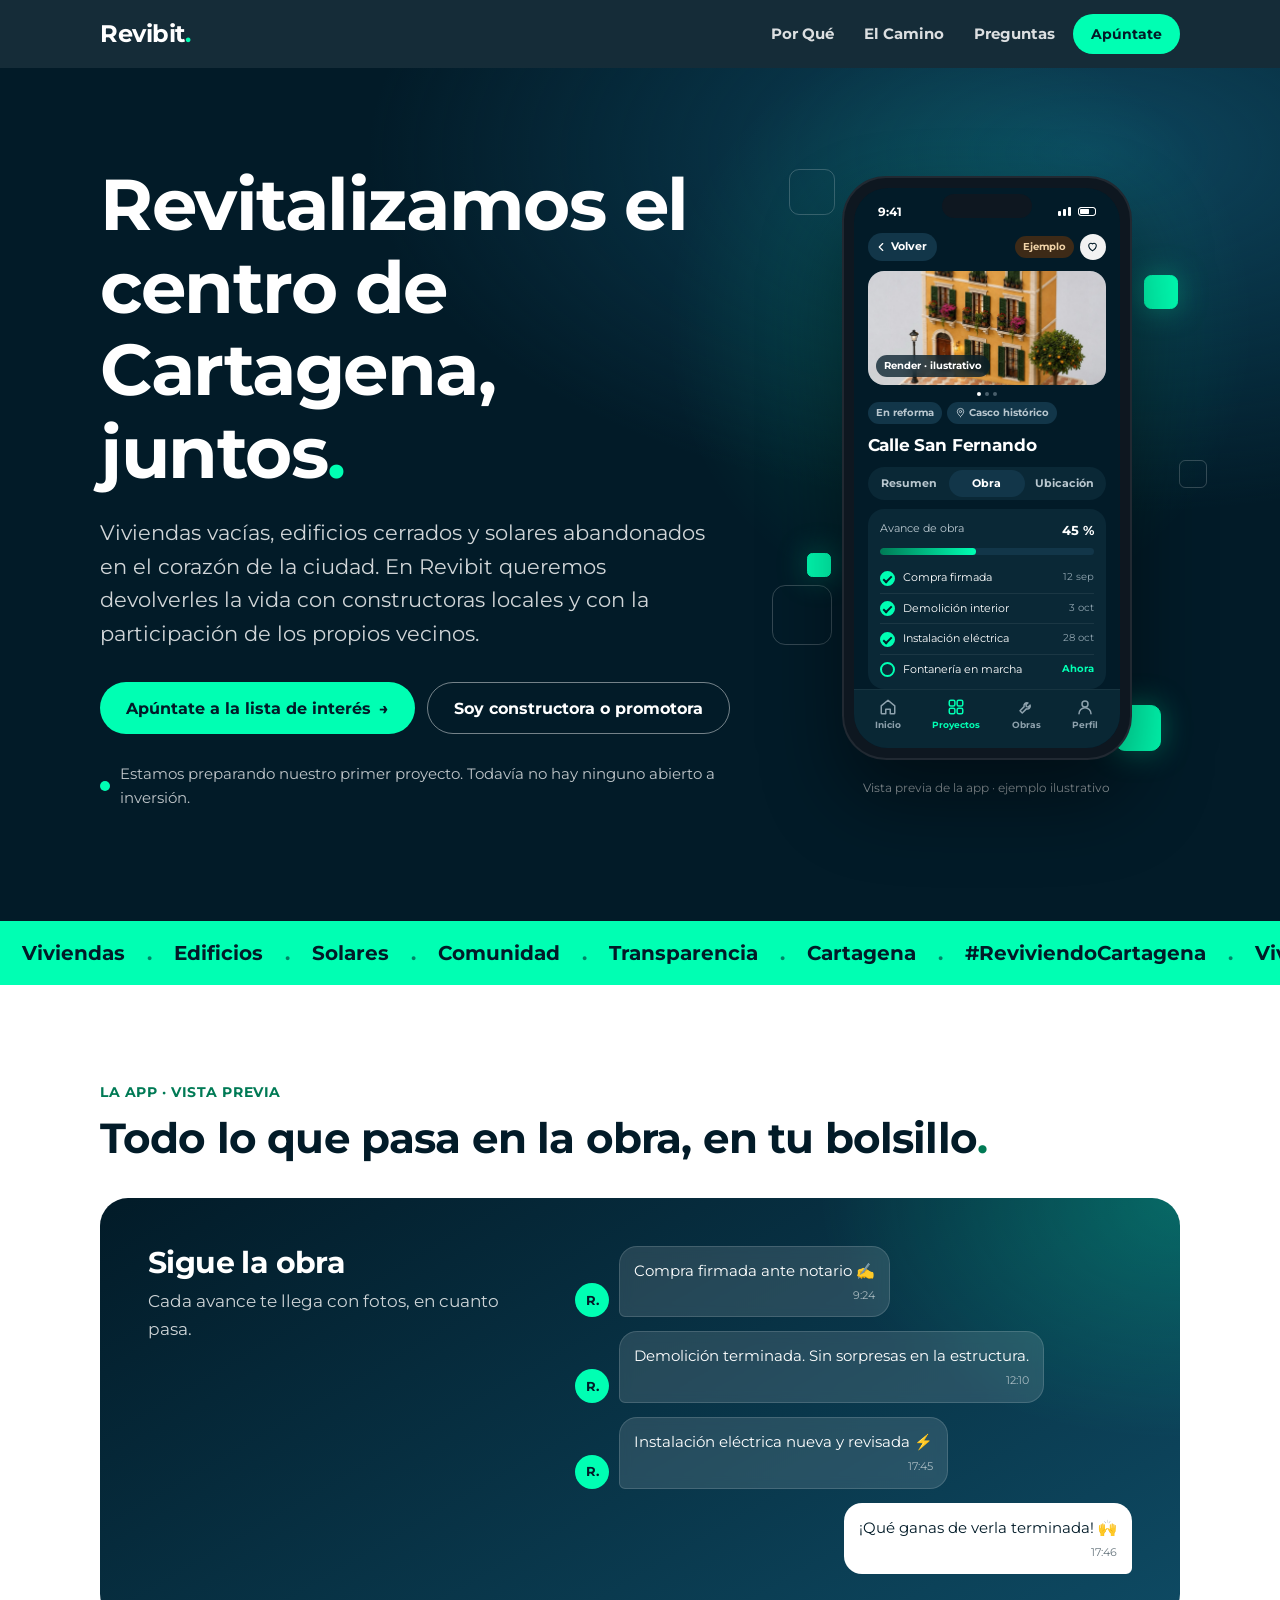
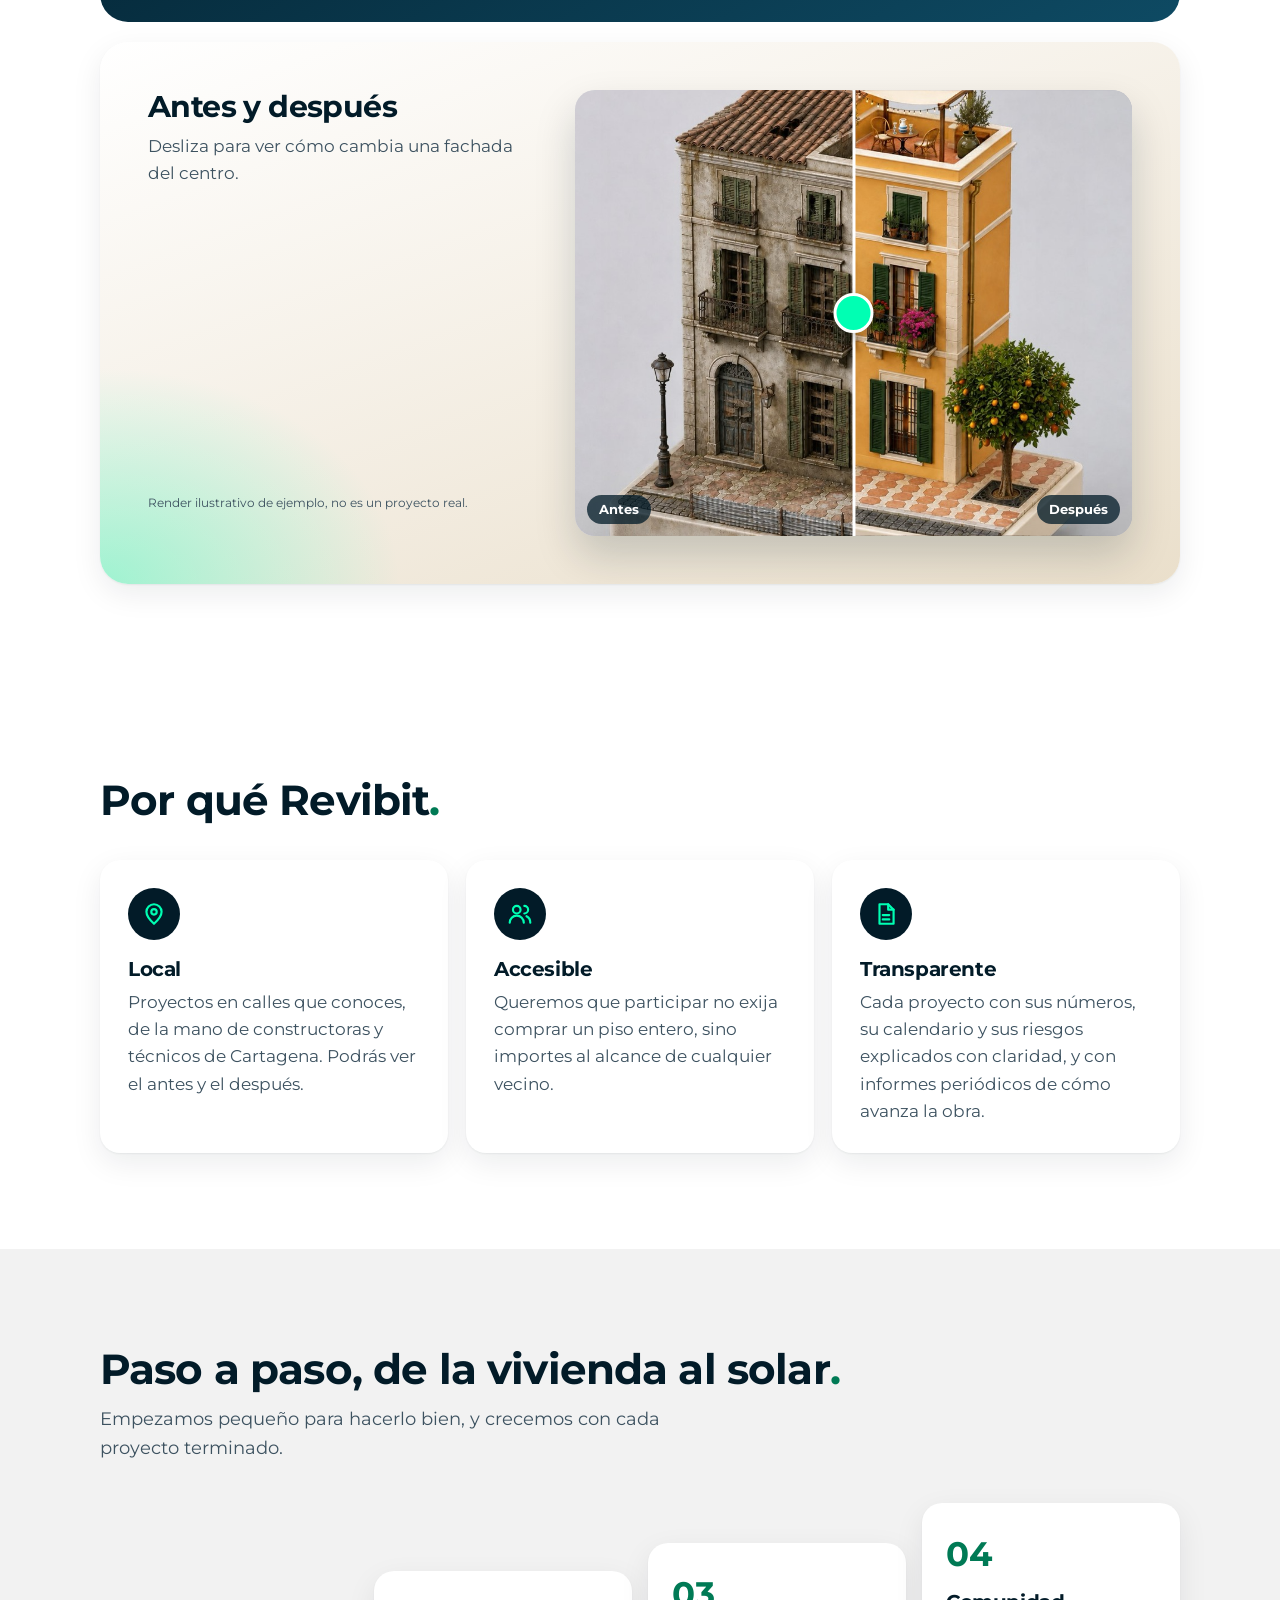
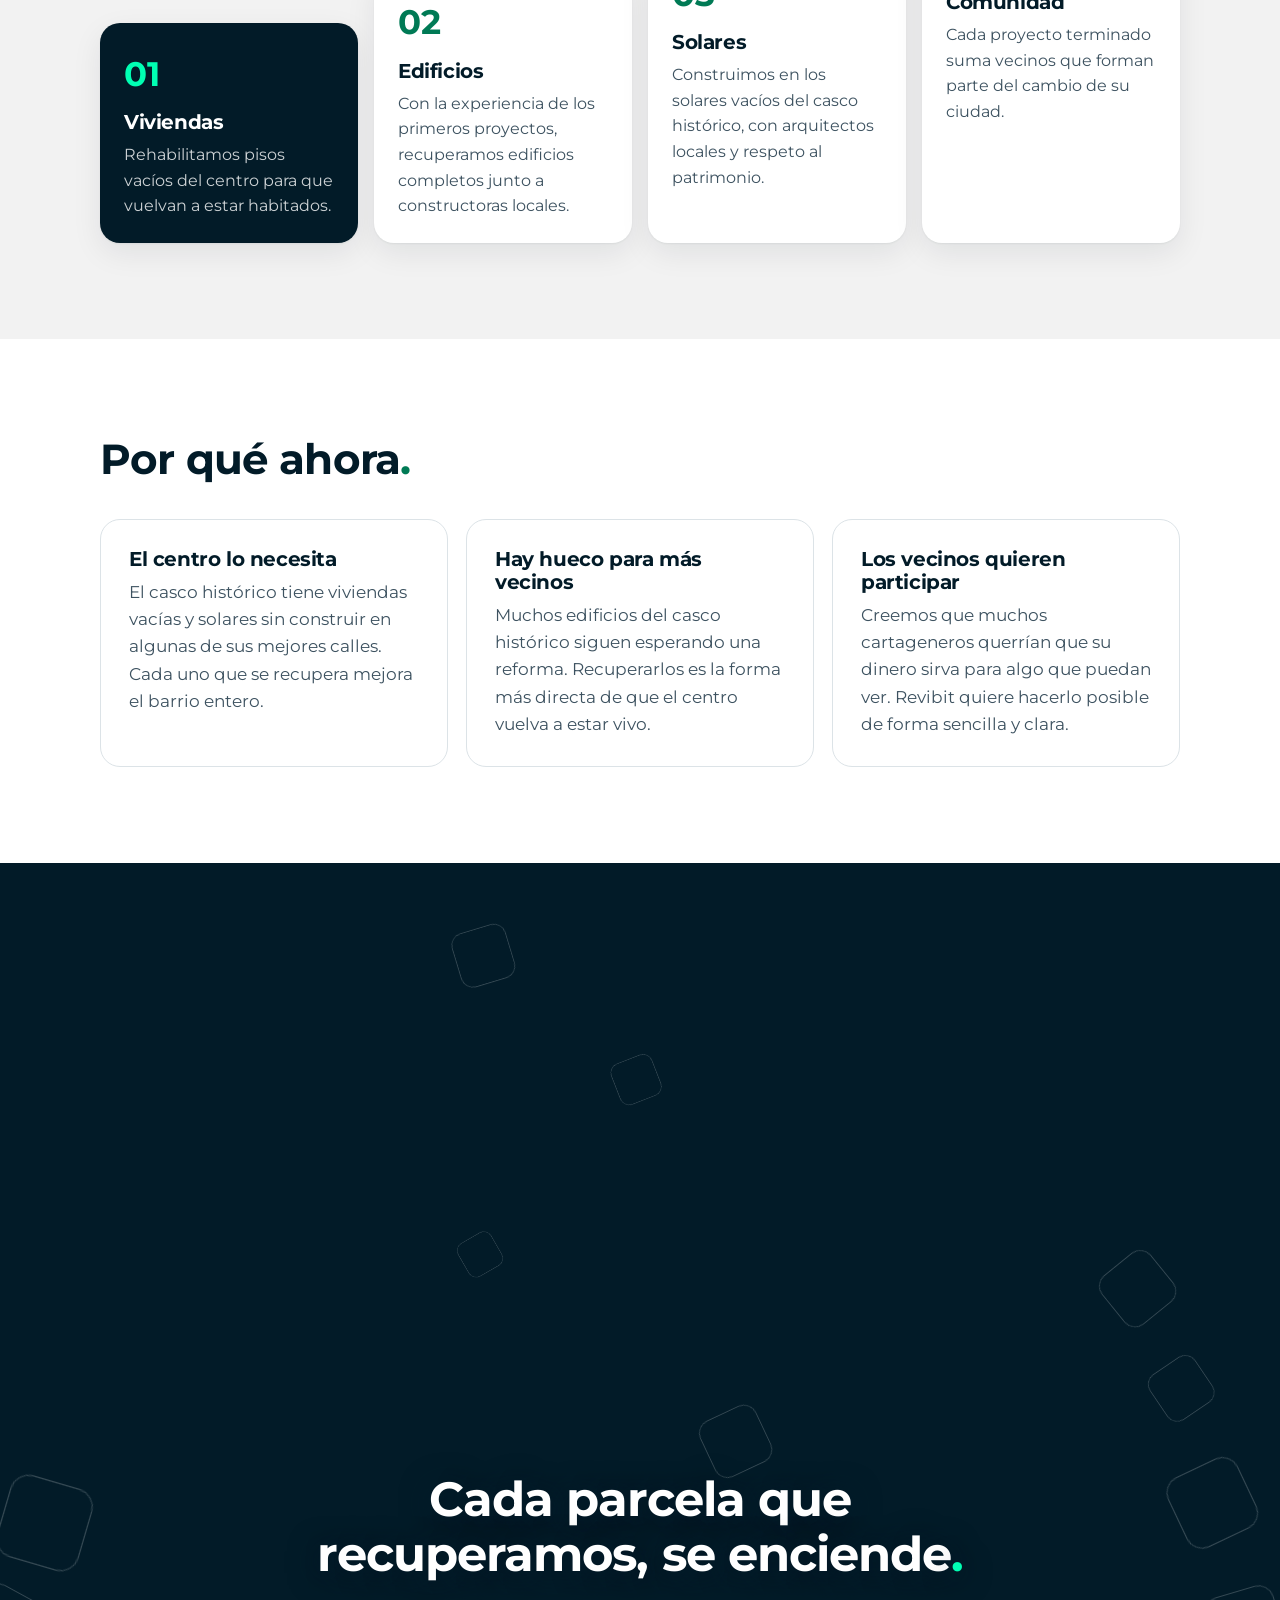
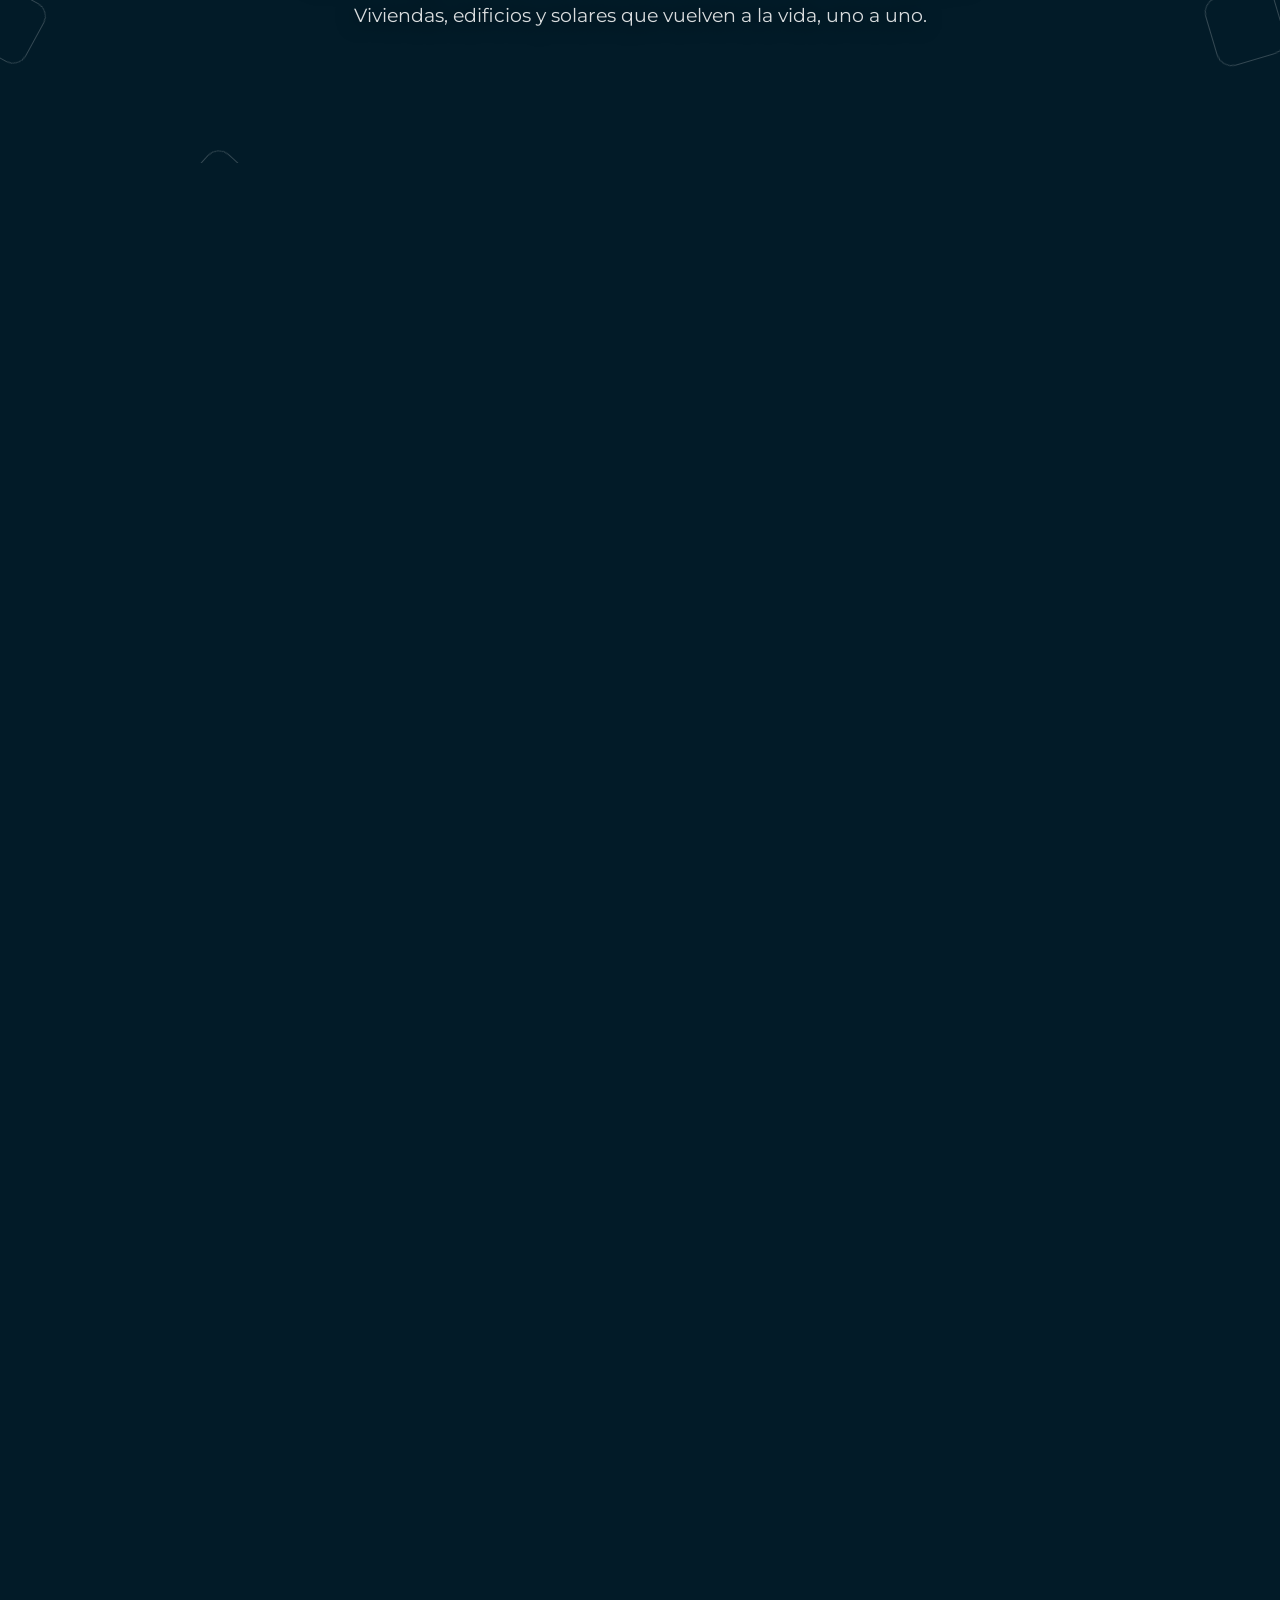
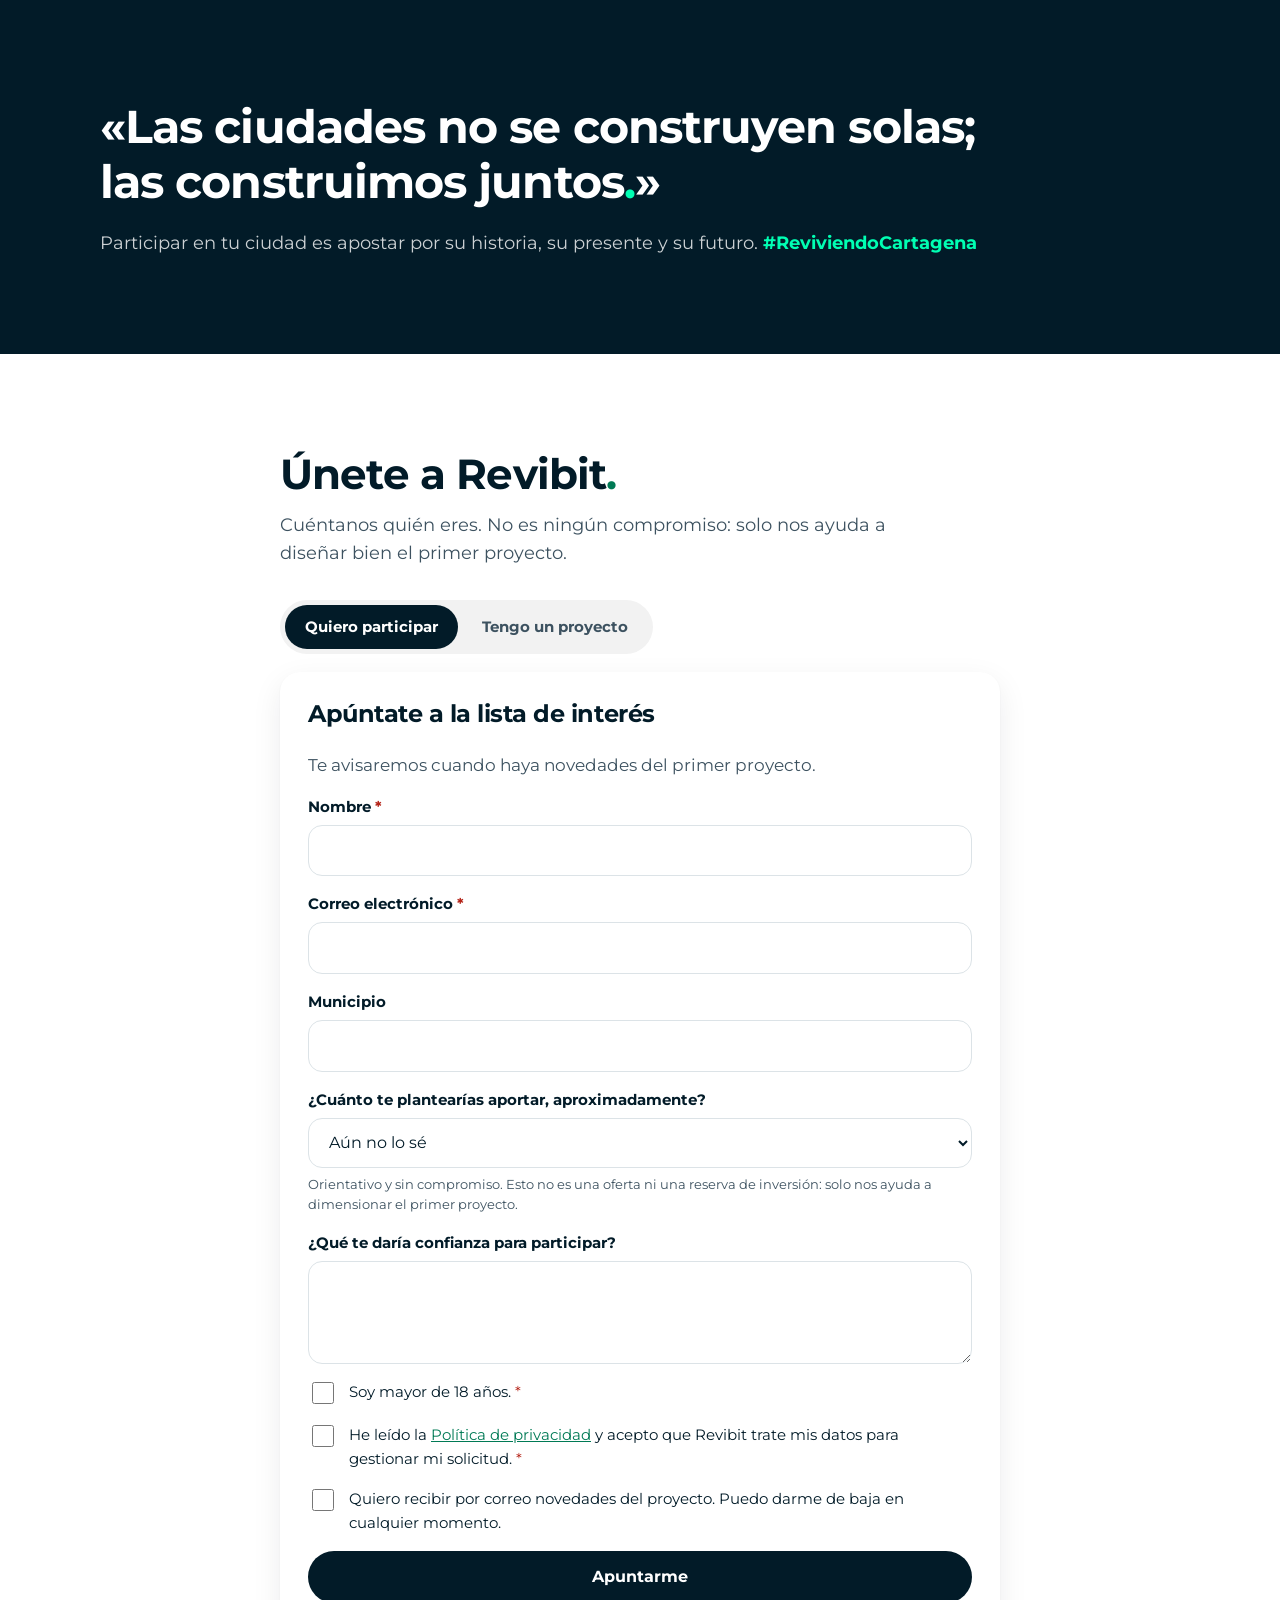
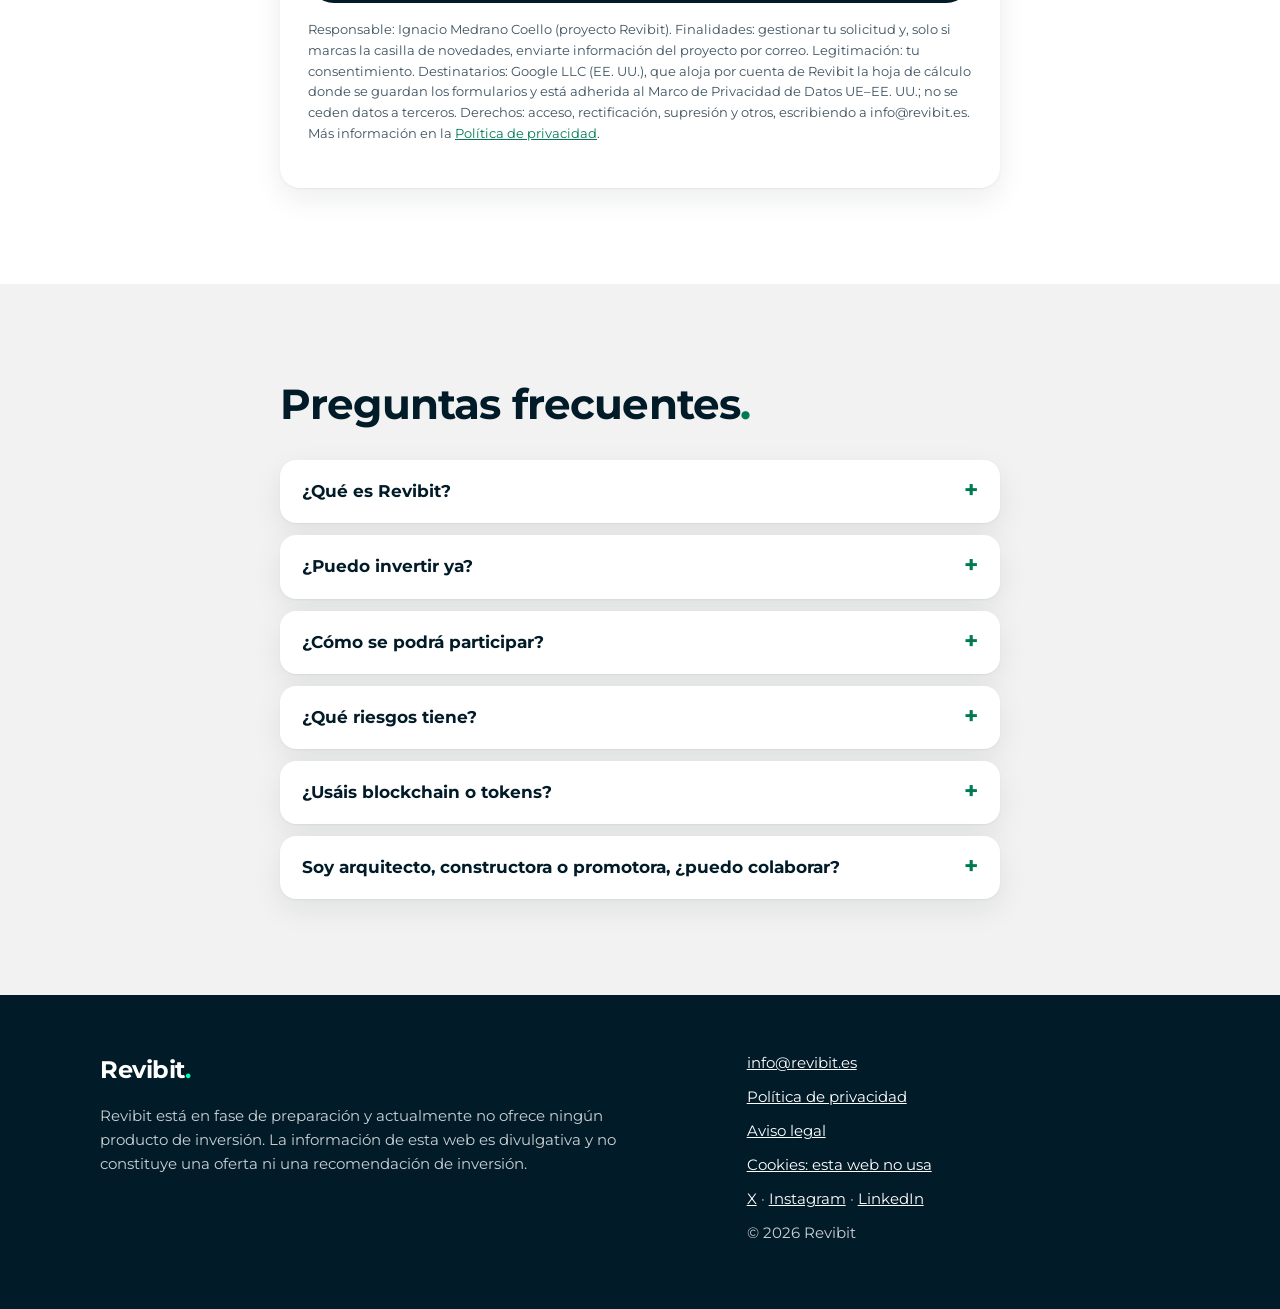
==== commit 3026cfc3: "Correo de contacto: info@revibit.es Co-Authored-By: Claude Opus 5.5 <noreply@anthropic.com>" ====
--- a/index.html
+++ b/index.html
@@ -234,7 +234,7 @@
           <label class="check"><input type="checkbox" name="novedades" value="Sí"> <span>Quiero recibir por correo novedades del proyecto. Puedo darme de baja en cualquier momento.</span></label>
           <input type="text" name="_gotcha" class="hp" tabindex="-1" autocomplete="off" aria-hidden="true">
           <button class="btn btn-navy btn-block" type="submit">Apuntarme</button>
-          <p class="layer">Responsable: Ignacio Medrano Coello (proyecto Revibit). Finalidades: gestionar tu solicitud y, solo si marcas la casilla de novedades, enviarte información del proyecto por correo. Legitimación: tu consentimiento. Destinatarios: Google LLC (EE. UU.), que aloja por cuenta de Revibit la hoja de cálculo donde se guardan los formularios y está adherida al Marco de Privacidad de Datos UE–EE. UU.; no se ceden datos a terceros. Derechos: acceso, rectificación, supresión y otros, escribiendo a revibit.interno@gmail.com. Más información en la <a href="privacidad.html">Política de privacidad</a>.</p>
+          <p class="layer">Responsable: Ignacio Medrano Coello (proyecto Revibit). Finalidades: gestionar tu solicitud y, solo si marcas la casilla de novedades, enviarte información del proyecto por correo. Legitimación: tu consentimiento. Destinatarios: Google LLC (EE. UU.), que aloja por cuenta de Revibit la hoja de cálculo donde se guardan los formularios y está adherida al Marco de Privacidad de Datos UE–EE. UU.; no se ceden datos a terceros. Derechos: acceso, rectificación, supresión y otros, escribiendo a info@revibit.es. Más información en la <a href="privacidad.html">Política de privacidad</a>.</p>
           <p class="msg" role="status" aria-live="polite"></p>
         </form>
 
@@ -250,7 +250,7 @@
           <label class="check"><input type="checkbox" name="privacidad" required> <span>He leído la <a href="privacidad.html">Política de privacidad</a> y acepto que Revibit trate mis datos para gestionar mi solicitud. <span class="req" aria-hidden="true">*</span></span></label>
           <input type="text" name="_gotcha" class="hp" tabindex="-1" autocomplete="off" aria-hidden="true">
           <button class="btn btn-navy btn-block" type="submit">Enviar</button>
-          <p class="layer">Responsable: Ignacio Medrano Coello (proyecto Revibit). Finalidad: valorar tu proyecto y contactarte. Legitimación: tu consentimiento. Destinatarios: Google LLC (EE. UU.), que aloja por cuenta de Revibit la hoja de cálculo donde se guardan los formularios y está adherida al Marco de Privacidad de Datos UE–EE. UU.; no se ceden datos a terceros. Derechos: escribiendo a revibit.interno@gmail.com. Más información en la <a href="privacidad.html">Política de privacidad</a>.</p>
+          <p class="layer">Responsable: Ignacio Medrano Coello (proyecto Revibit). Finalidad: valorar tu proyecto y contactarte. Legitimación: tu consentimiento. Destinatarios: Google LLC (EE. UU.), que aloja por cuenta de Revibit la hoja de cálculo donde se guardan los formularios y está adherida al Marco de Privacidad de Datos UE–EE. UU.; no se ceden datos a terceros. Derechos: escribiendo a info@revibit.es. Más información en la <a href="privacidad.html">Política de privacidad</a>.</p>
           <p class="msg" role="status" aria-live="polite"></p>
         </form>
       </div>
@@ -279,7 +279,7 @@
         <p class="disclaimer">Revibit está en fase de preparación y actualmente no ofrece ningún producto de inversión. La información de esta web es divulgativa y no constituye una oferta ni una recomendación de inversión.</p>
       </div>
       <div class="footer-links">
-        <a href="mailto:revibit.interno@gmail.com">revibit.interno@gmail.com</a>
+        <a href="mailto:info@revibit.es">info@revibit.es</a>
         <a href="privacidad.html">Política de privacidad</a>
         <a href="aviso-legal.html">Aviso legal</a>
         <a href="privacidad.html#cookies">Cookies: esta web no usa</a>
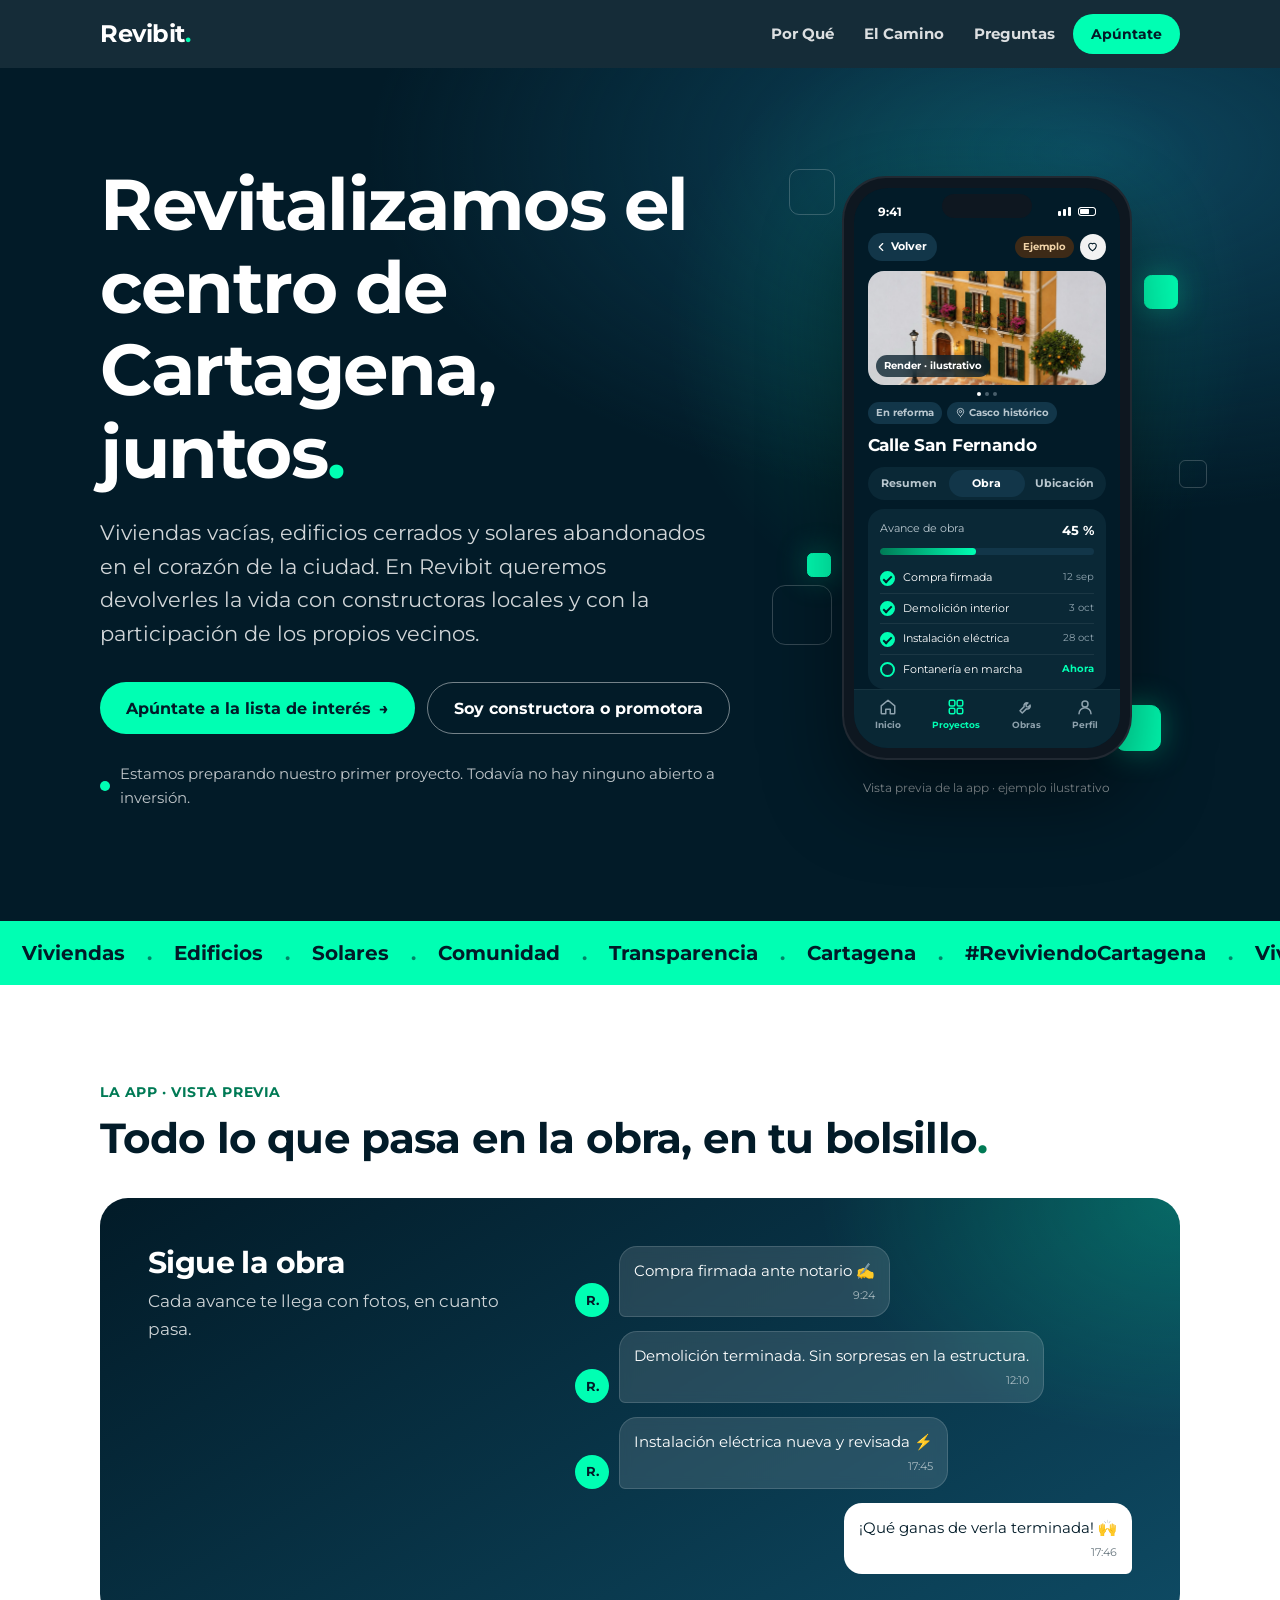
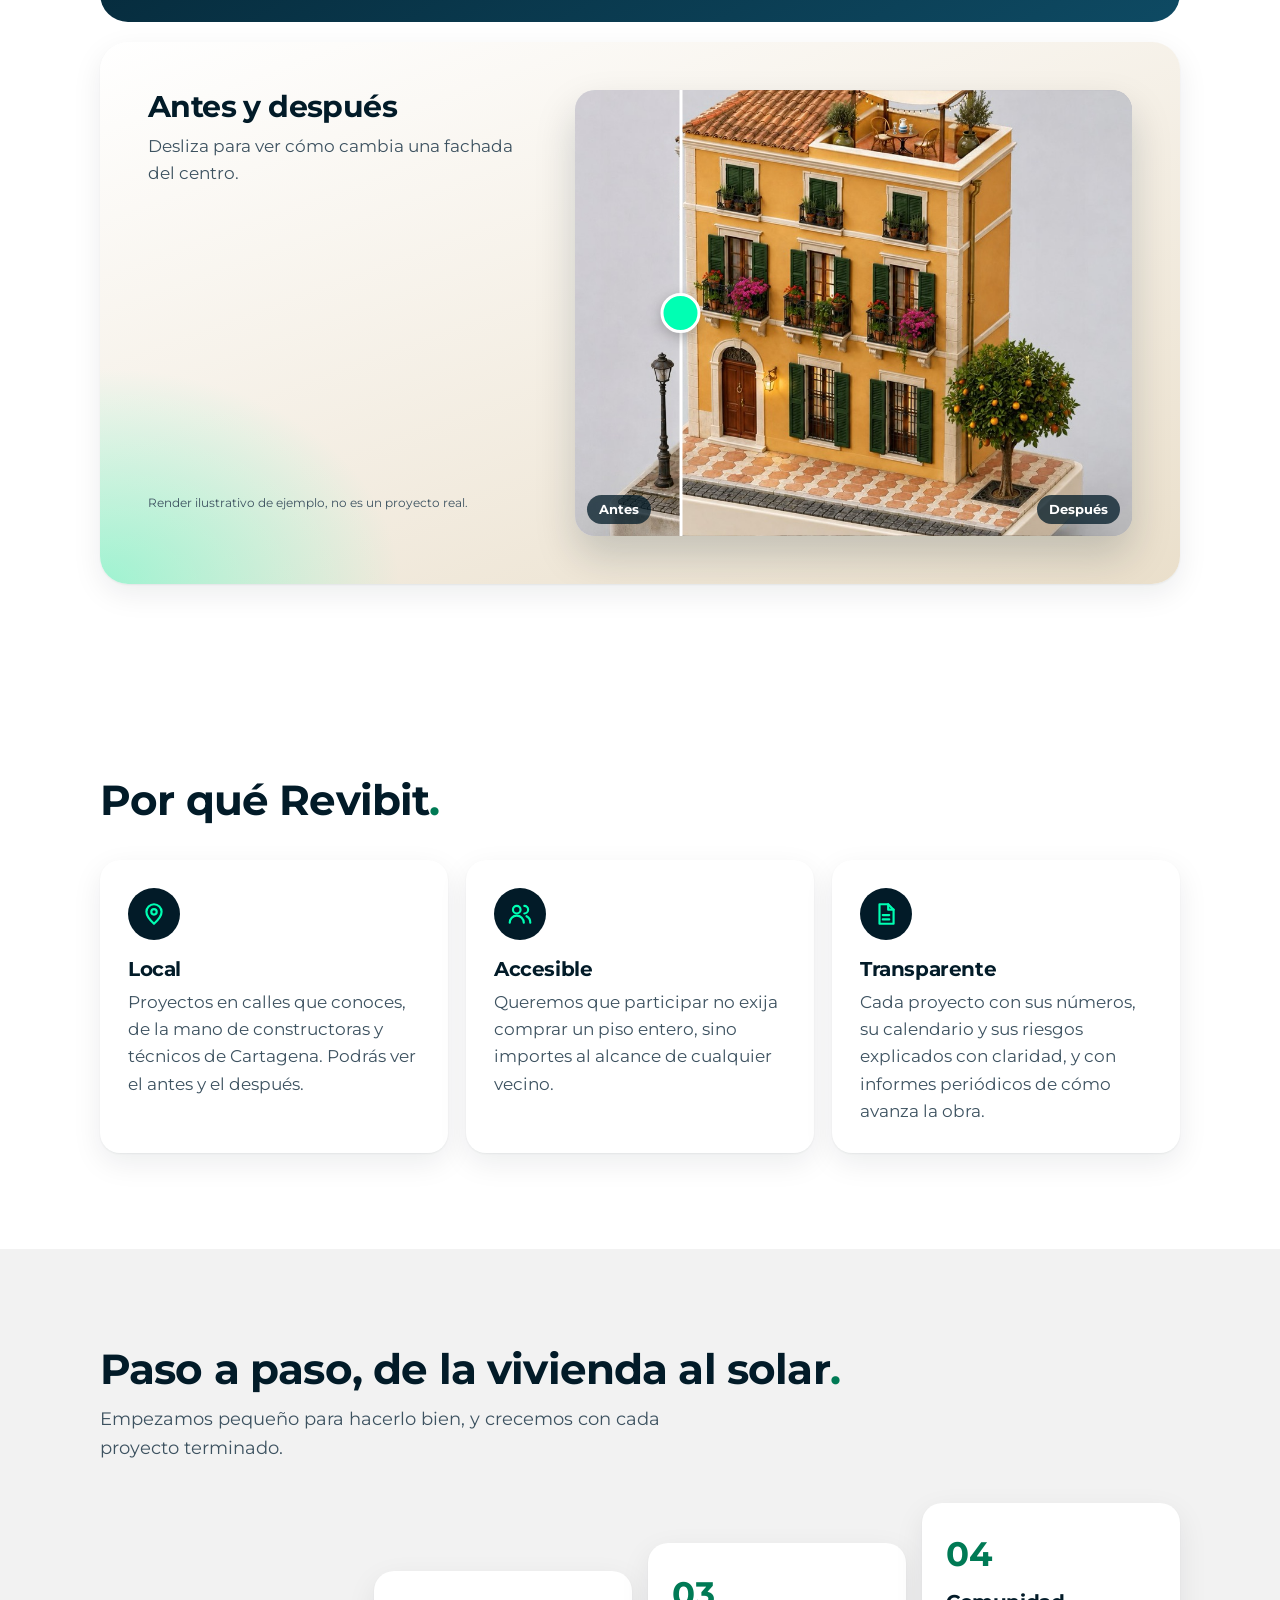
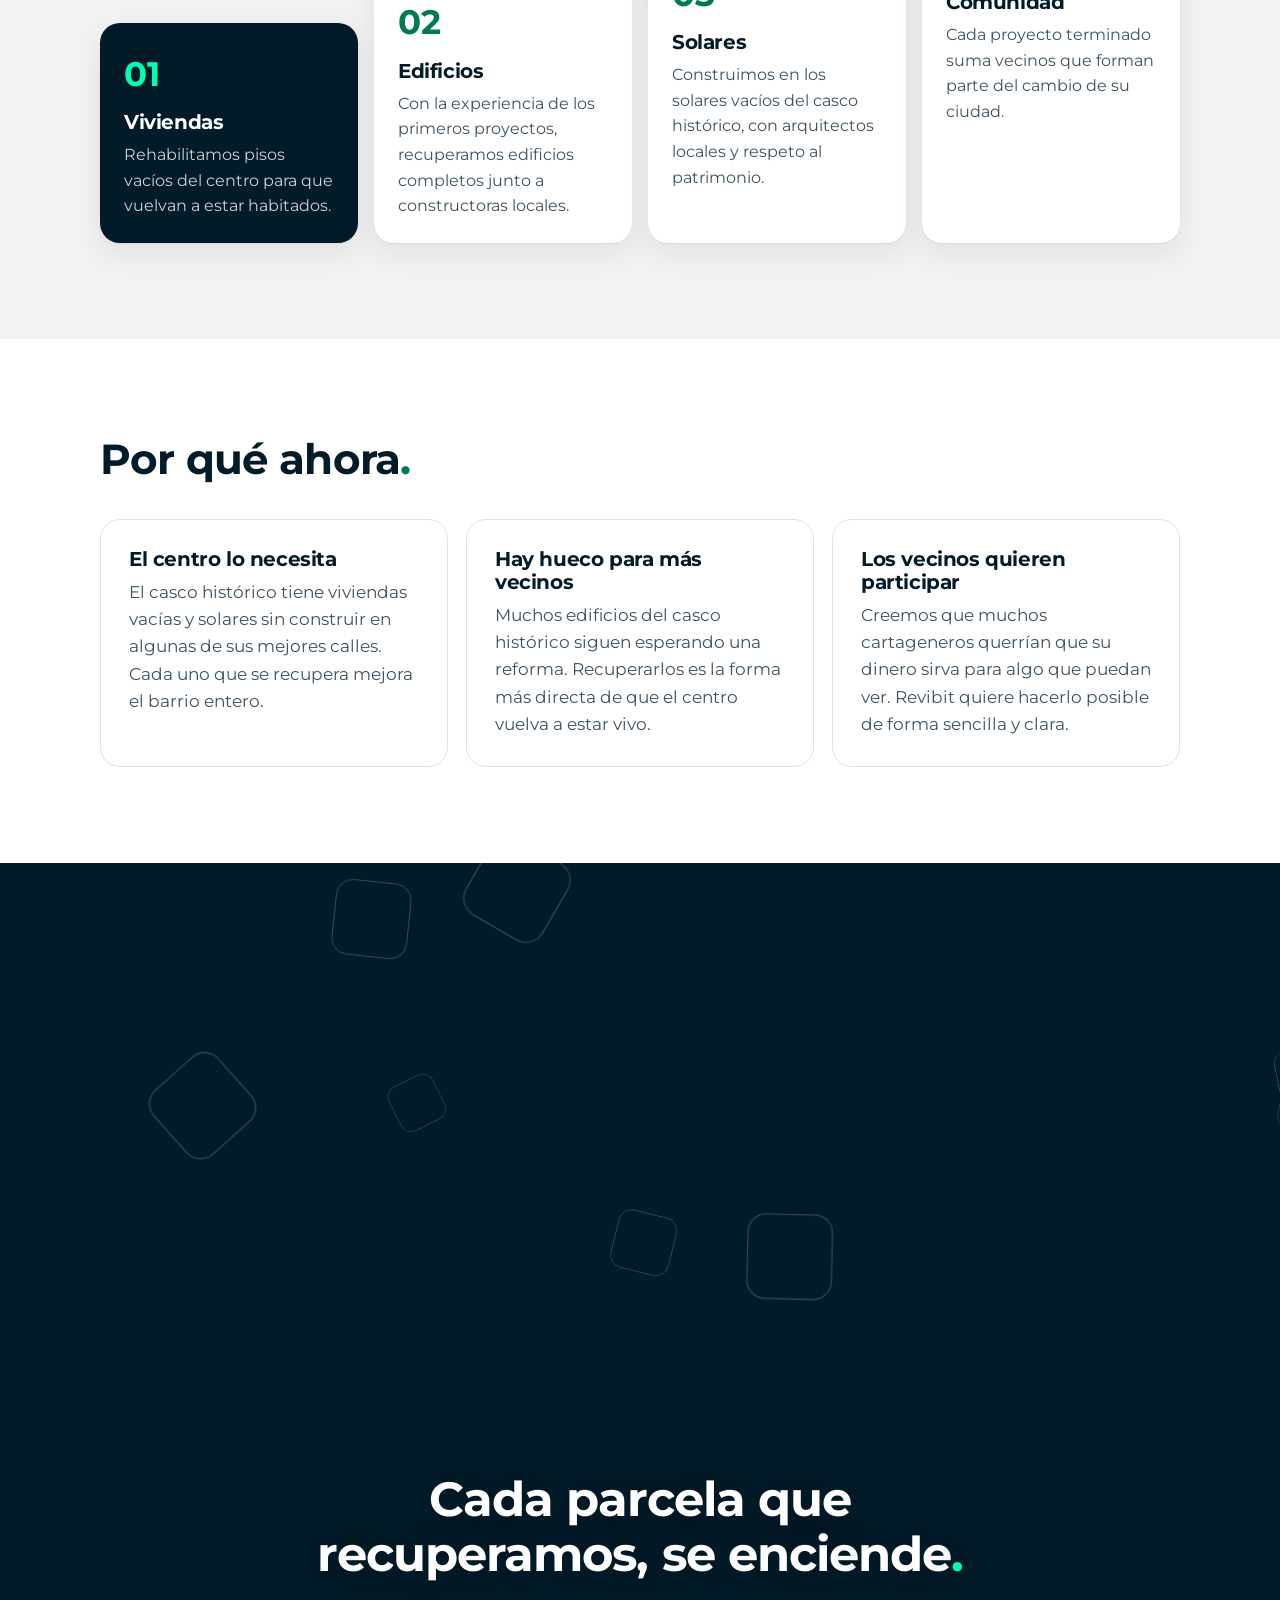
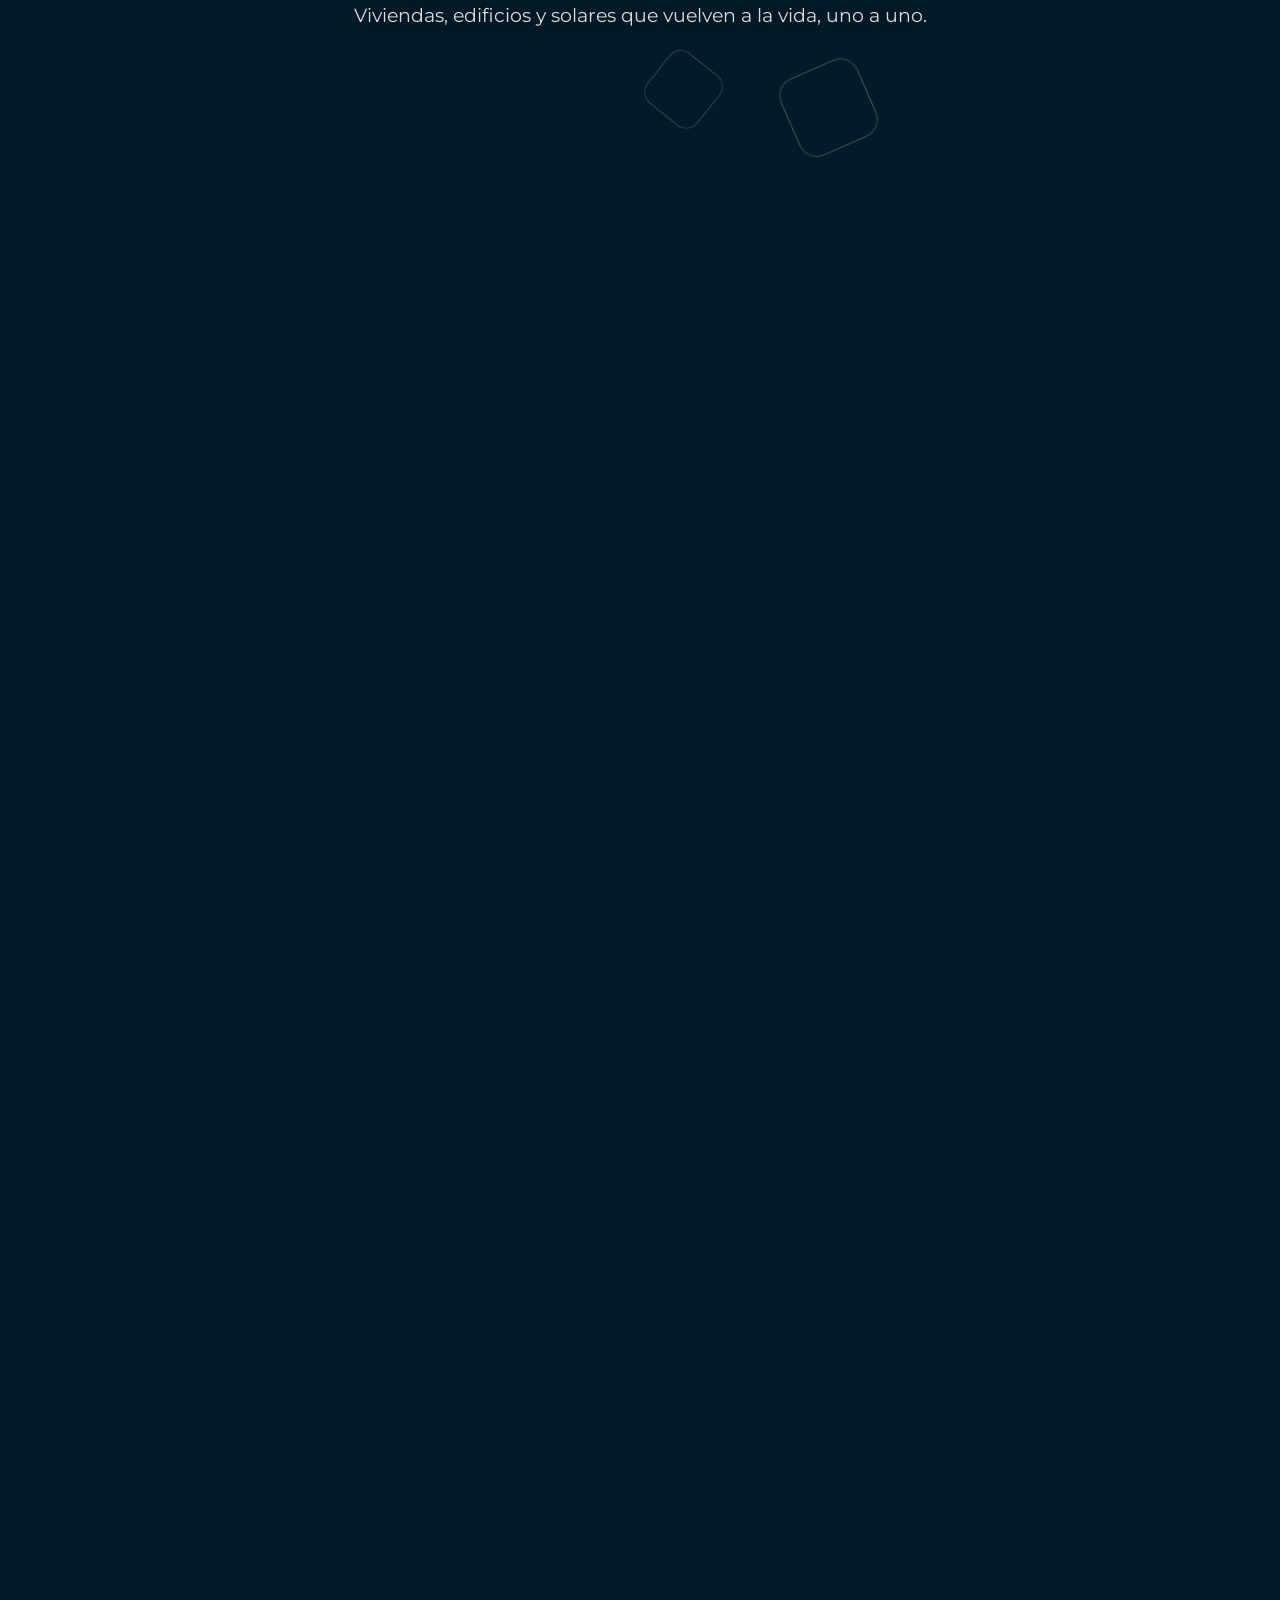
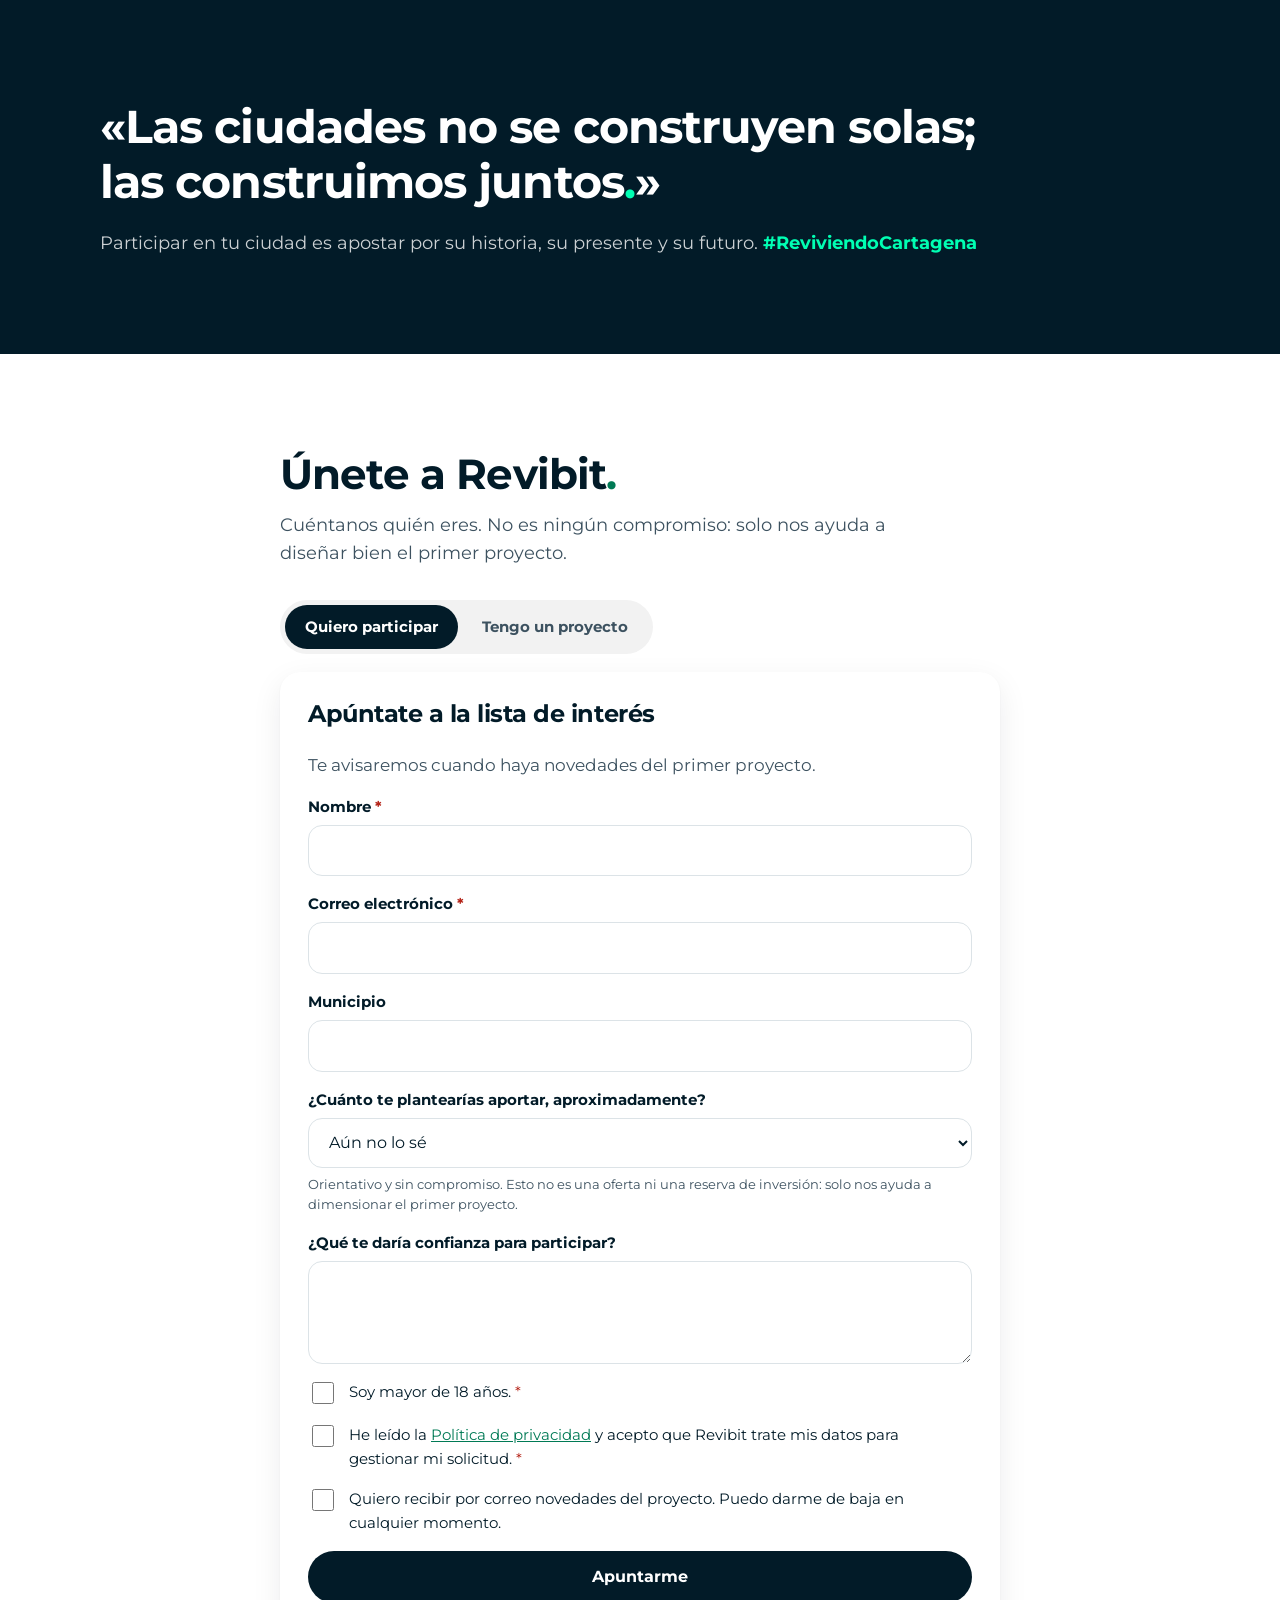
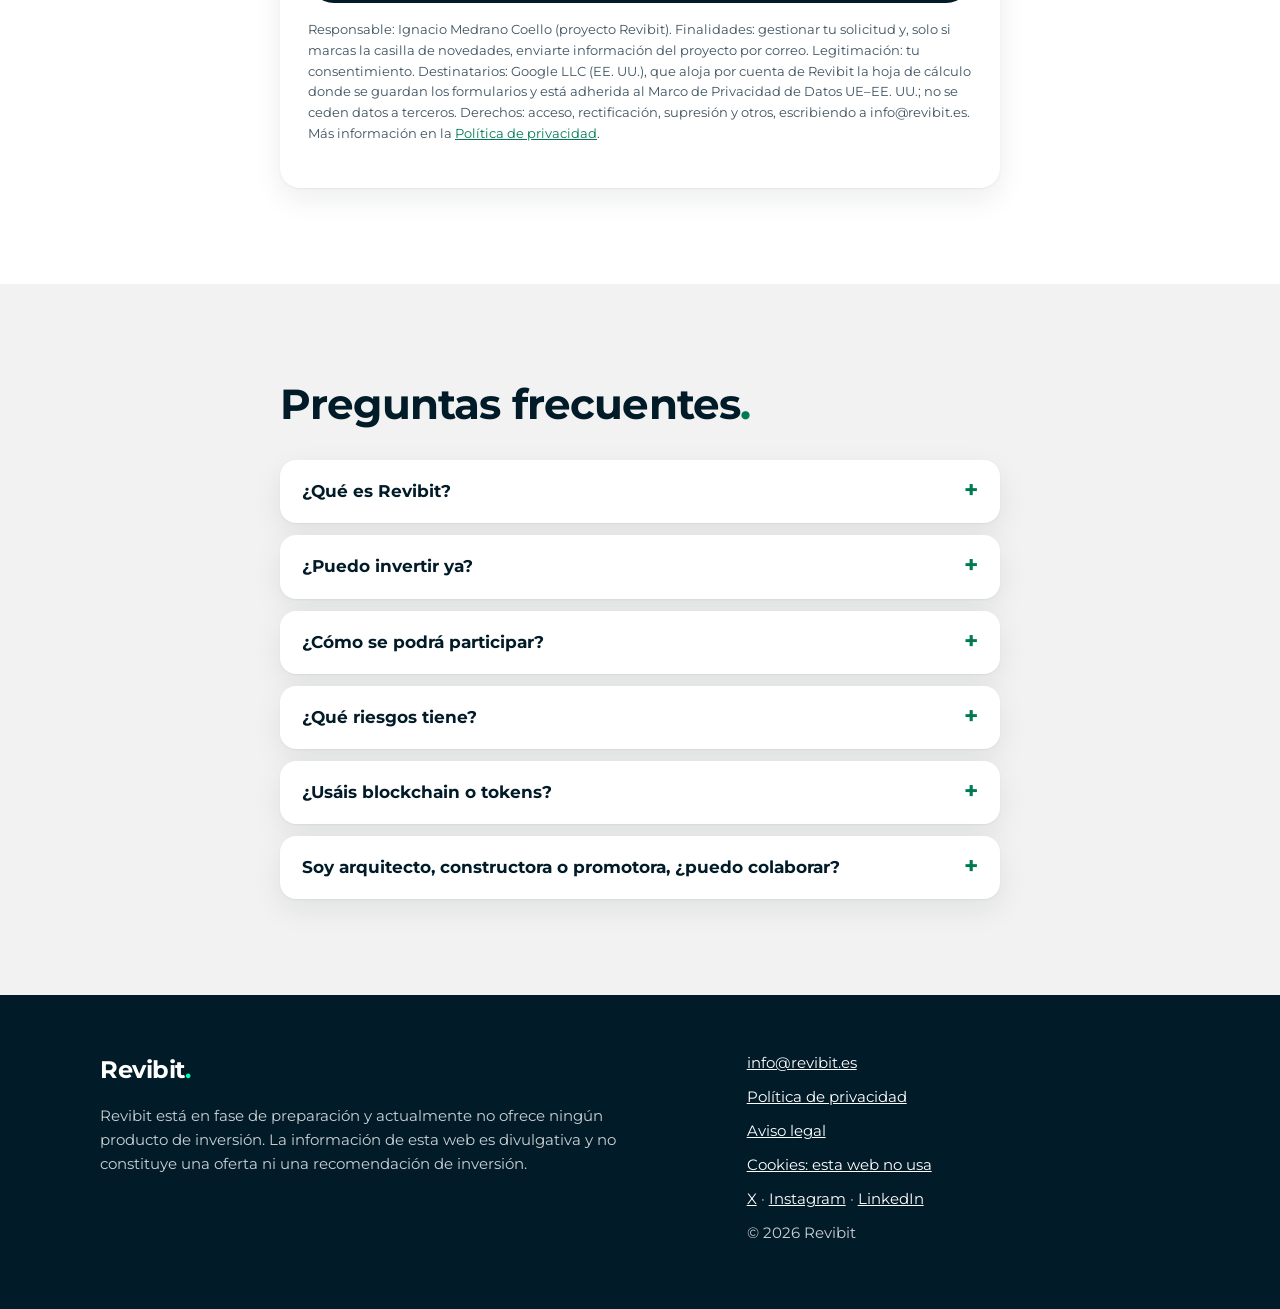
==== commit f640a4a2: "SEO técnico: robots, sitemap, canonical, datos estructurados y fuentes WOFF2 Co-Authored-By: Claude " ====
--- a/index.html
+++ b/index.html
@@ -10,9 +10,26 @@
   <meta property="og:description" content="Viviendas vacías, edificios cerrados y solares abandonados. Les devolvemos la vida con constructoras locales y con los vecinos.">
   <meta property="og:type" content="website">
   <meta property="og:locale" content="es_ES">
+  <meta property="og:url" content="https://revibit.es/">
+  <meta property="og:site_name" content="Revibit">
+  <meta name="twitter:card" content="summary">
+  <link rel="canonical" href="https://revibit.es/">
+  <script type="application/ld+json">
+  {
+    "@context": "https://schema.org",
+    "@type": "Organization",
+    "name": "Revibit",
+    "url": "https://revibit.es/",
+    "logo": "https://revibit.es/img/apple-touch-icon.png",
+    "email": "info@revibit.es",
+    "areaServed": { "@type": "City", "name": "Cartagena" }
+  }
+  </script>
   <link rel="icon" type="image/png" href="img/favicon.png">
   <link rel="apple-touch-icon" href="img/apple-touch-icon.png">
-  <link rel="stylesheet" href="styles.css?v=5">
+  <link rel="preload" href="fonts/Montserrat-Regular.woff2" as="font" type="font/woff2" crossorigin>
+  <link rel="preload" href="fonts/Montserrat-Bold.woff2" as="font" type="font/woff2" crossorigin>
+  <link rel="stylesheet" href="styles.css?v=6">
   <link rel="stylesheet" href="anim.css?v=1">
 </head>
 <body>
--- a/styles.css
+++ b/styles.css
@@ -1,7 +1,7 @@
 /* Revibit · landing. Colores y tipografía del Manual de Marca (08_Marca).
    El verde neón solo sobre fondos oscuros; sobre claro, verde texto #007A55 (5,4:1). */
-@font-face { font-family: "Montserrat"; src: url("fonts/Montserrat-Regular.ttf") format("truetype"); font-weight: 400; font-display: swap; }
-@font-face { font-family: "Montserrat"; src: url("fonts/Montserrat-Bold.ttf") format("truetype"); font-weight: 700; font-display: swap; }
+@font-face { font-family: "Montserrat"; src: url("fonts/Montserrat-Regular.woff2") format("woff2"), url("fonts/Montserrat-Regular.ttf") format("truetype"); font-weight: 400; font-display: swap; }
+@font-face { font-family: "Montserrat"; src: url("fonts/Montserrat-Bold.woff2") format("woff2"), url("fonts/Montserrat-Bold.ttf") format("truetype"); font-weight: 700; font-display: swap; }
 
 :root {
   --navy: #021b28;
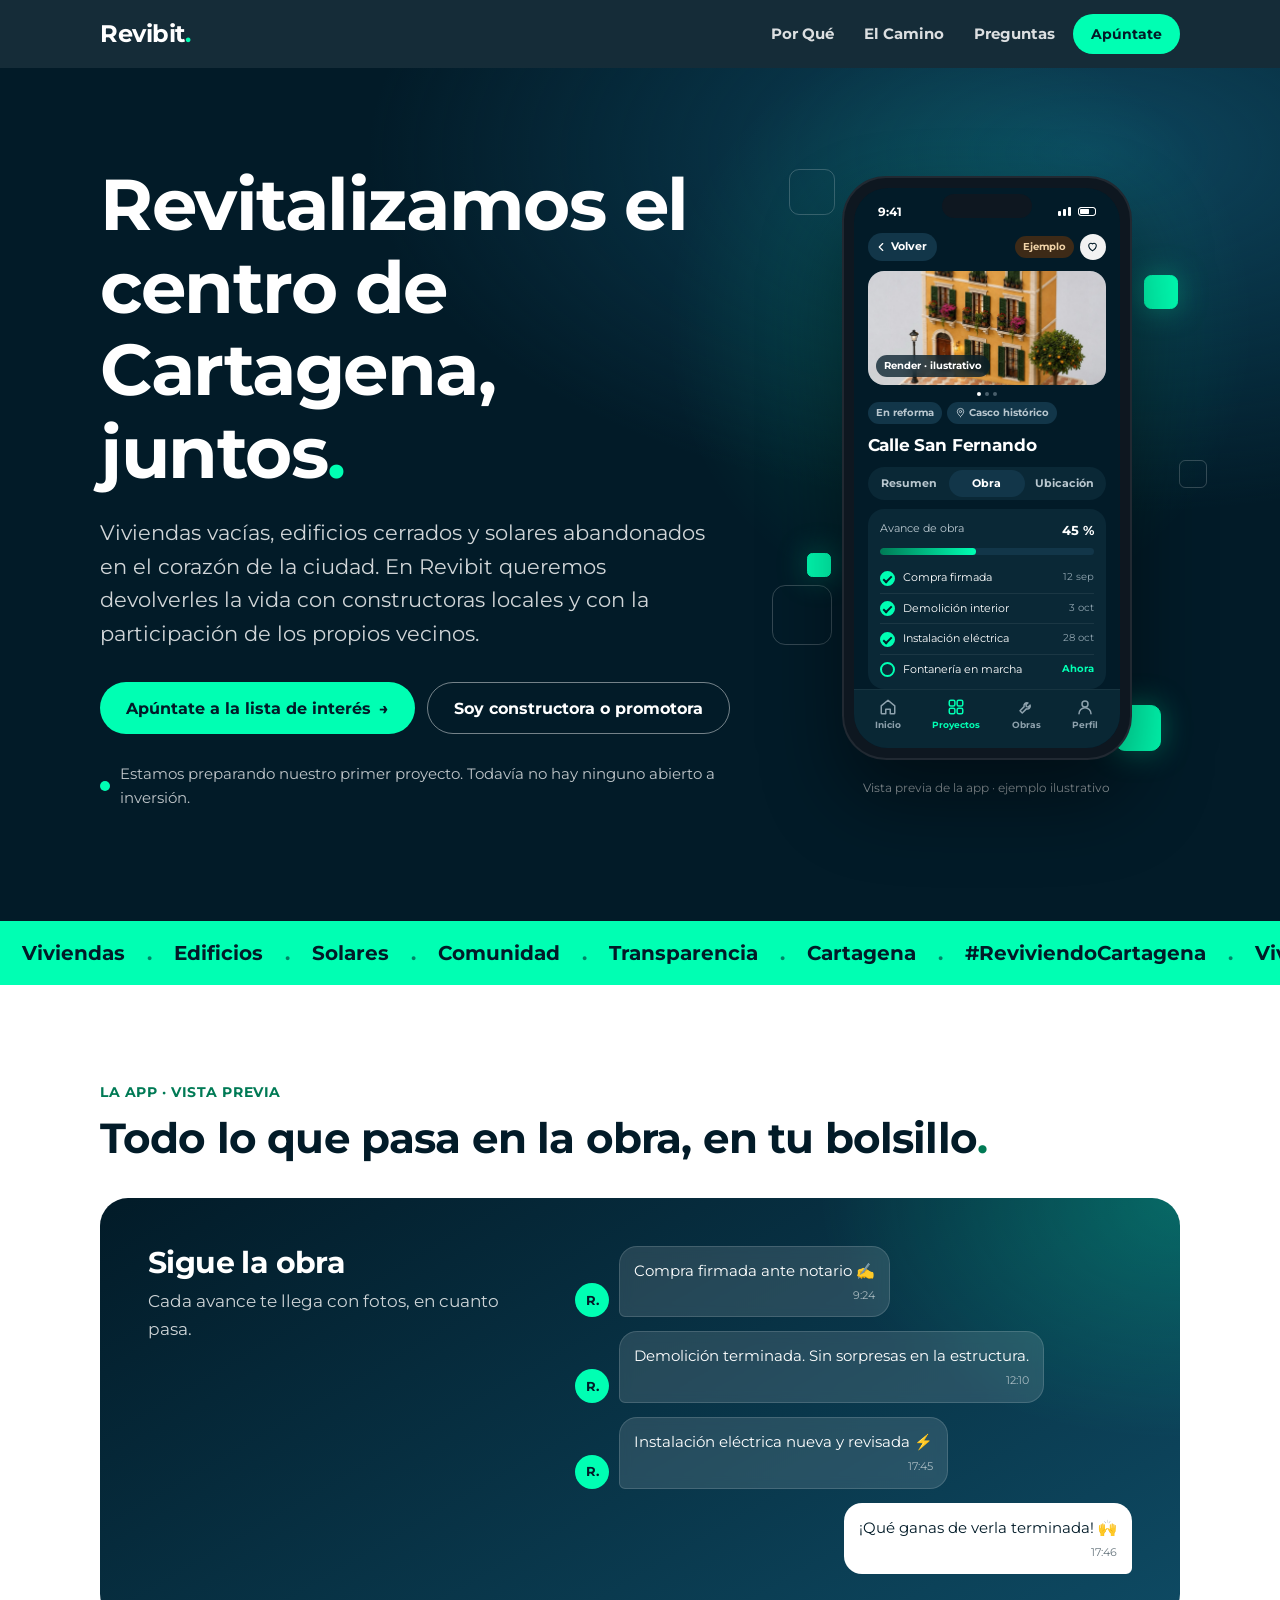
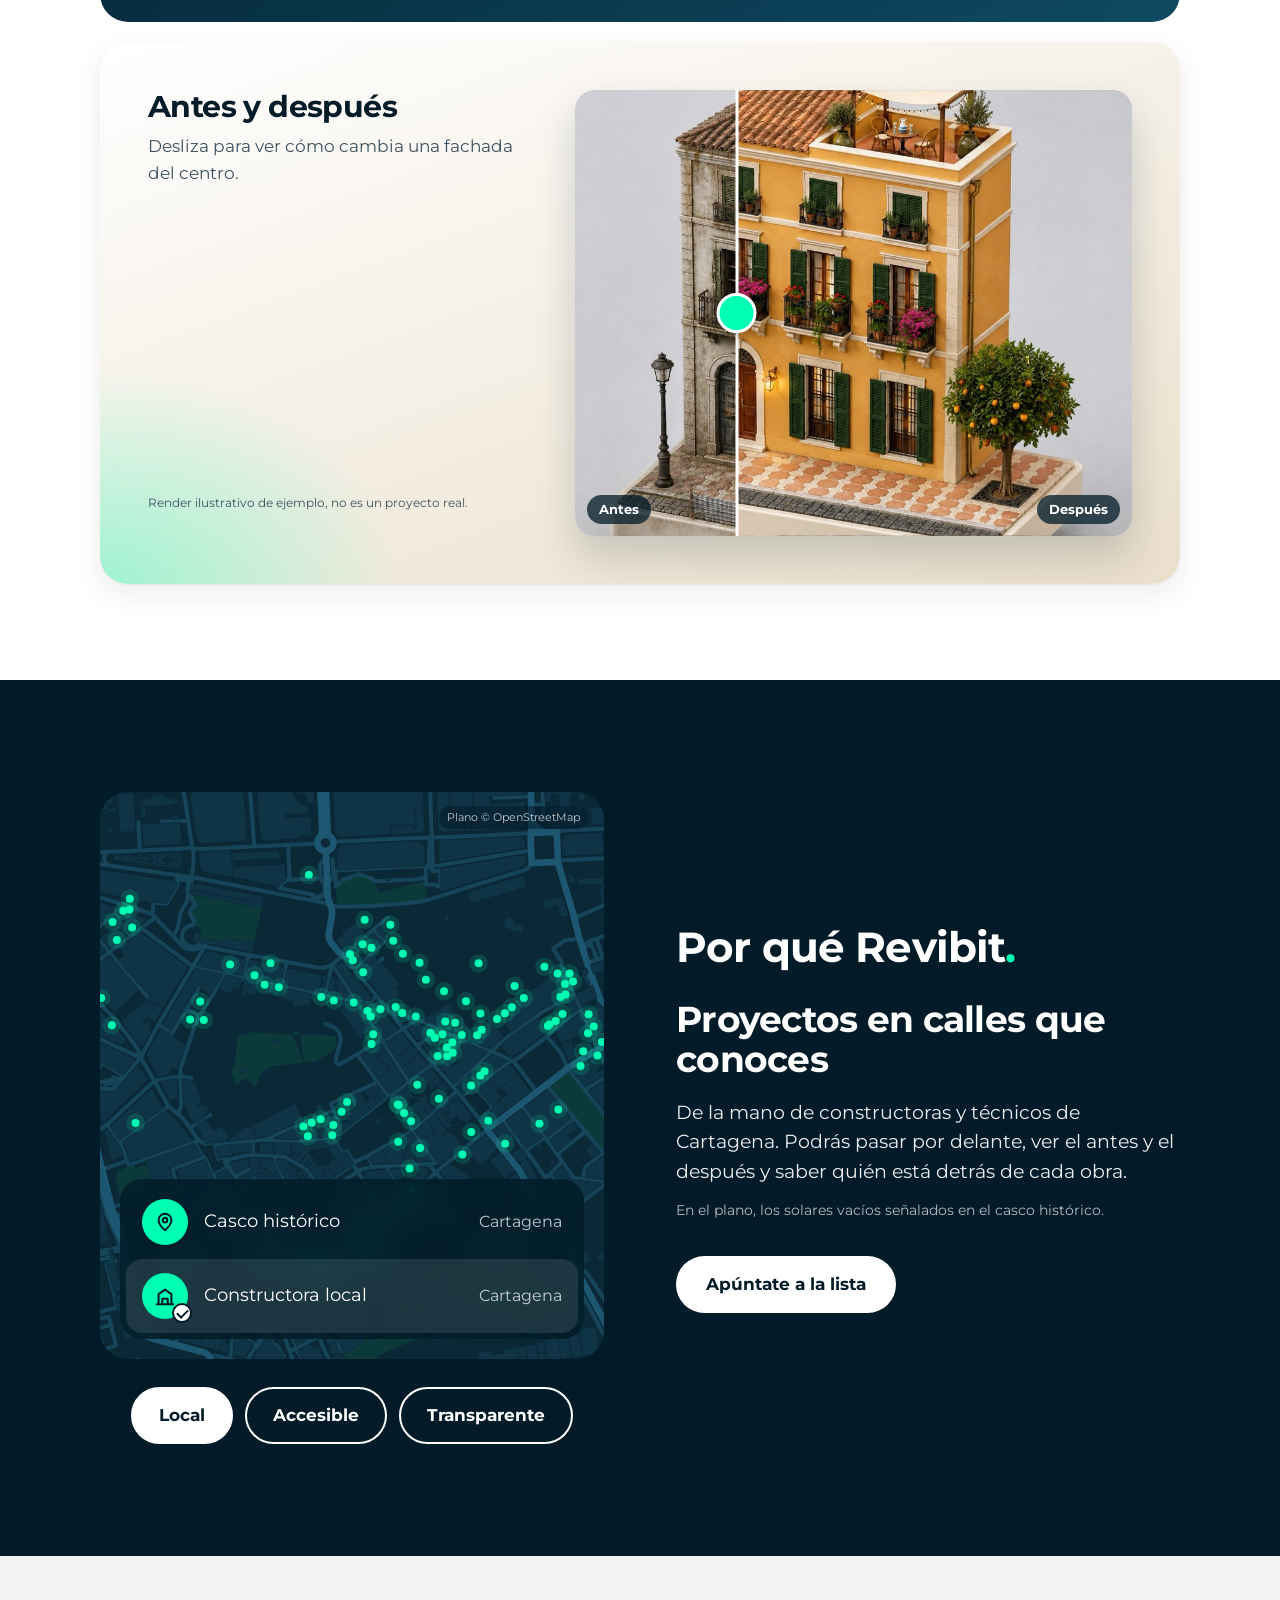
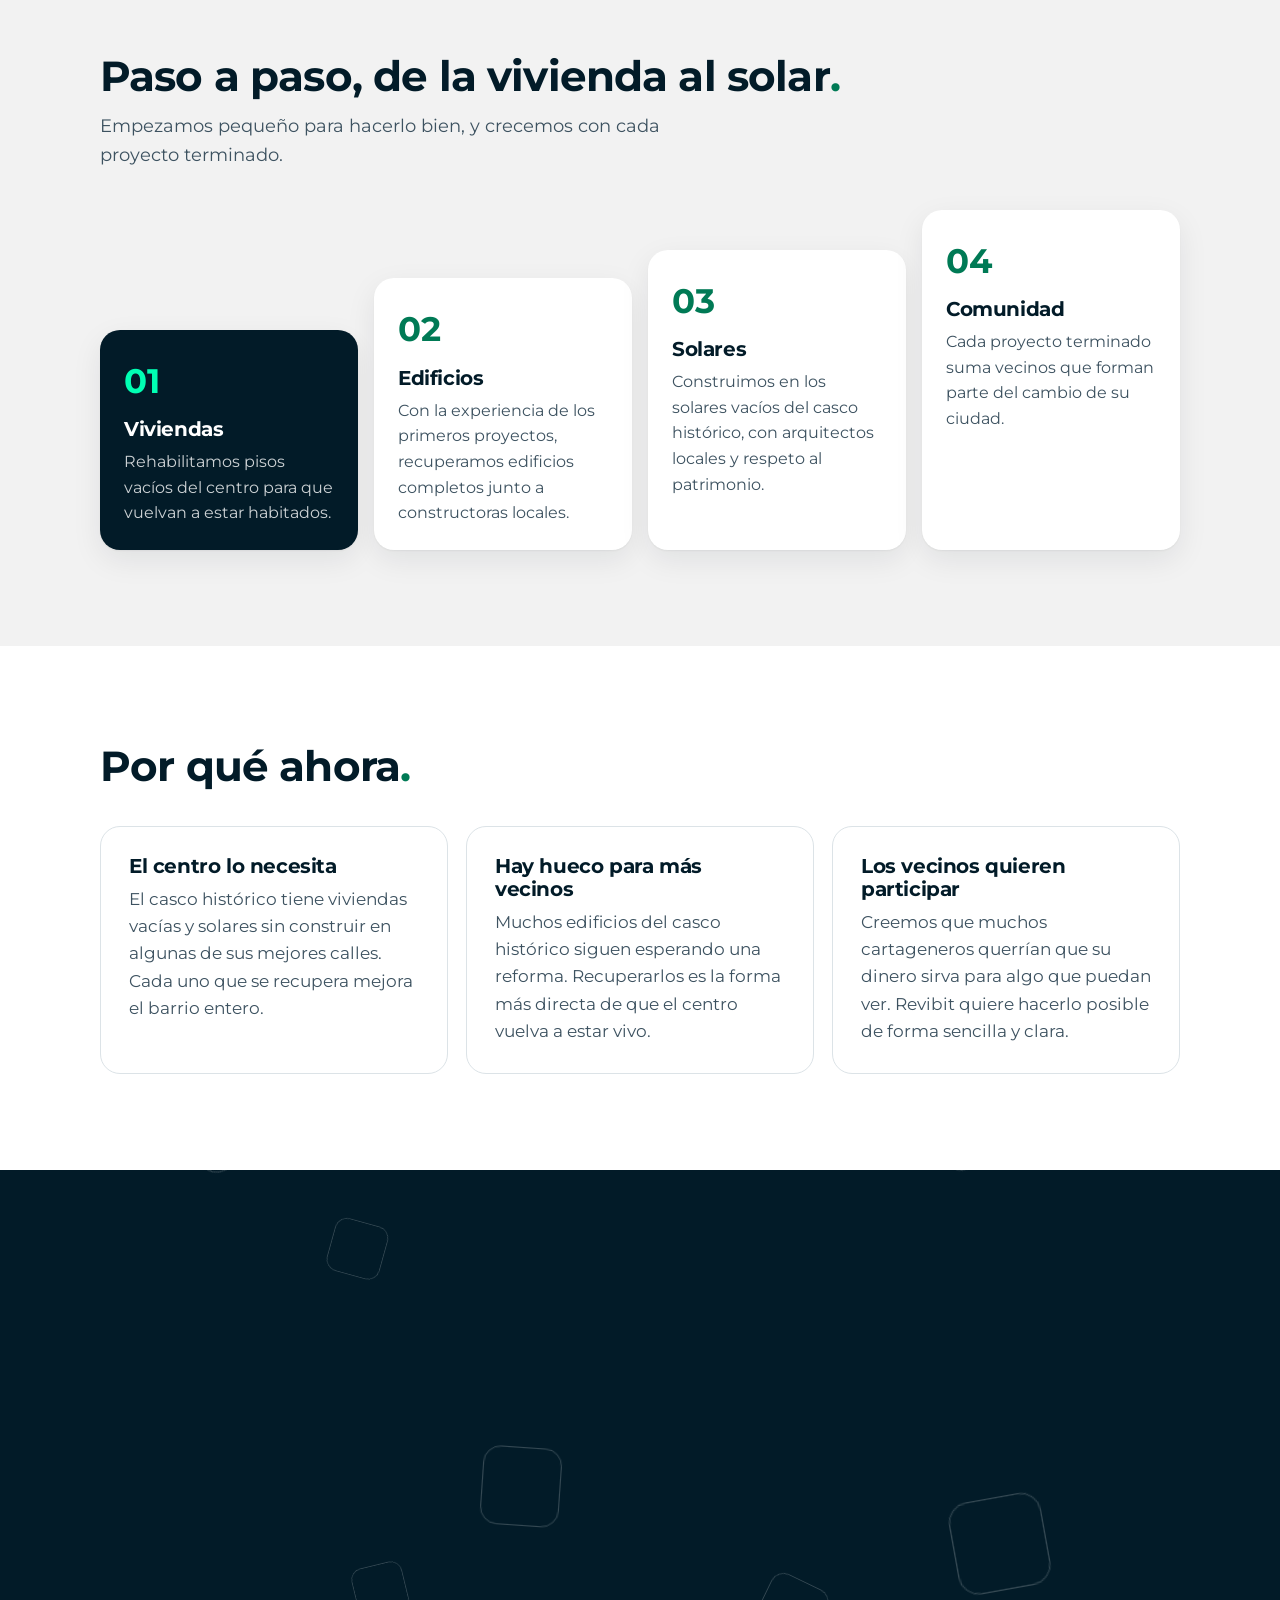
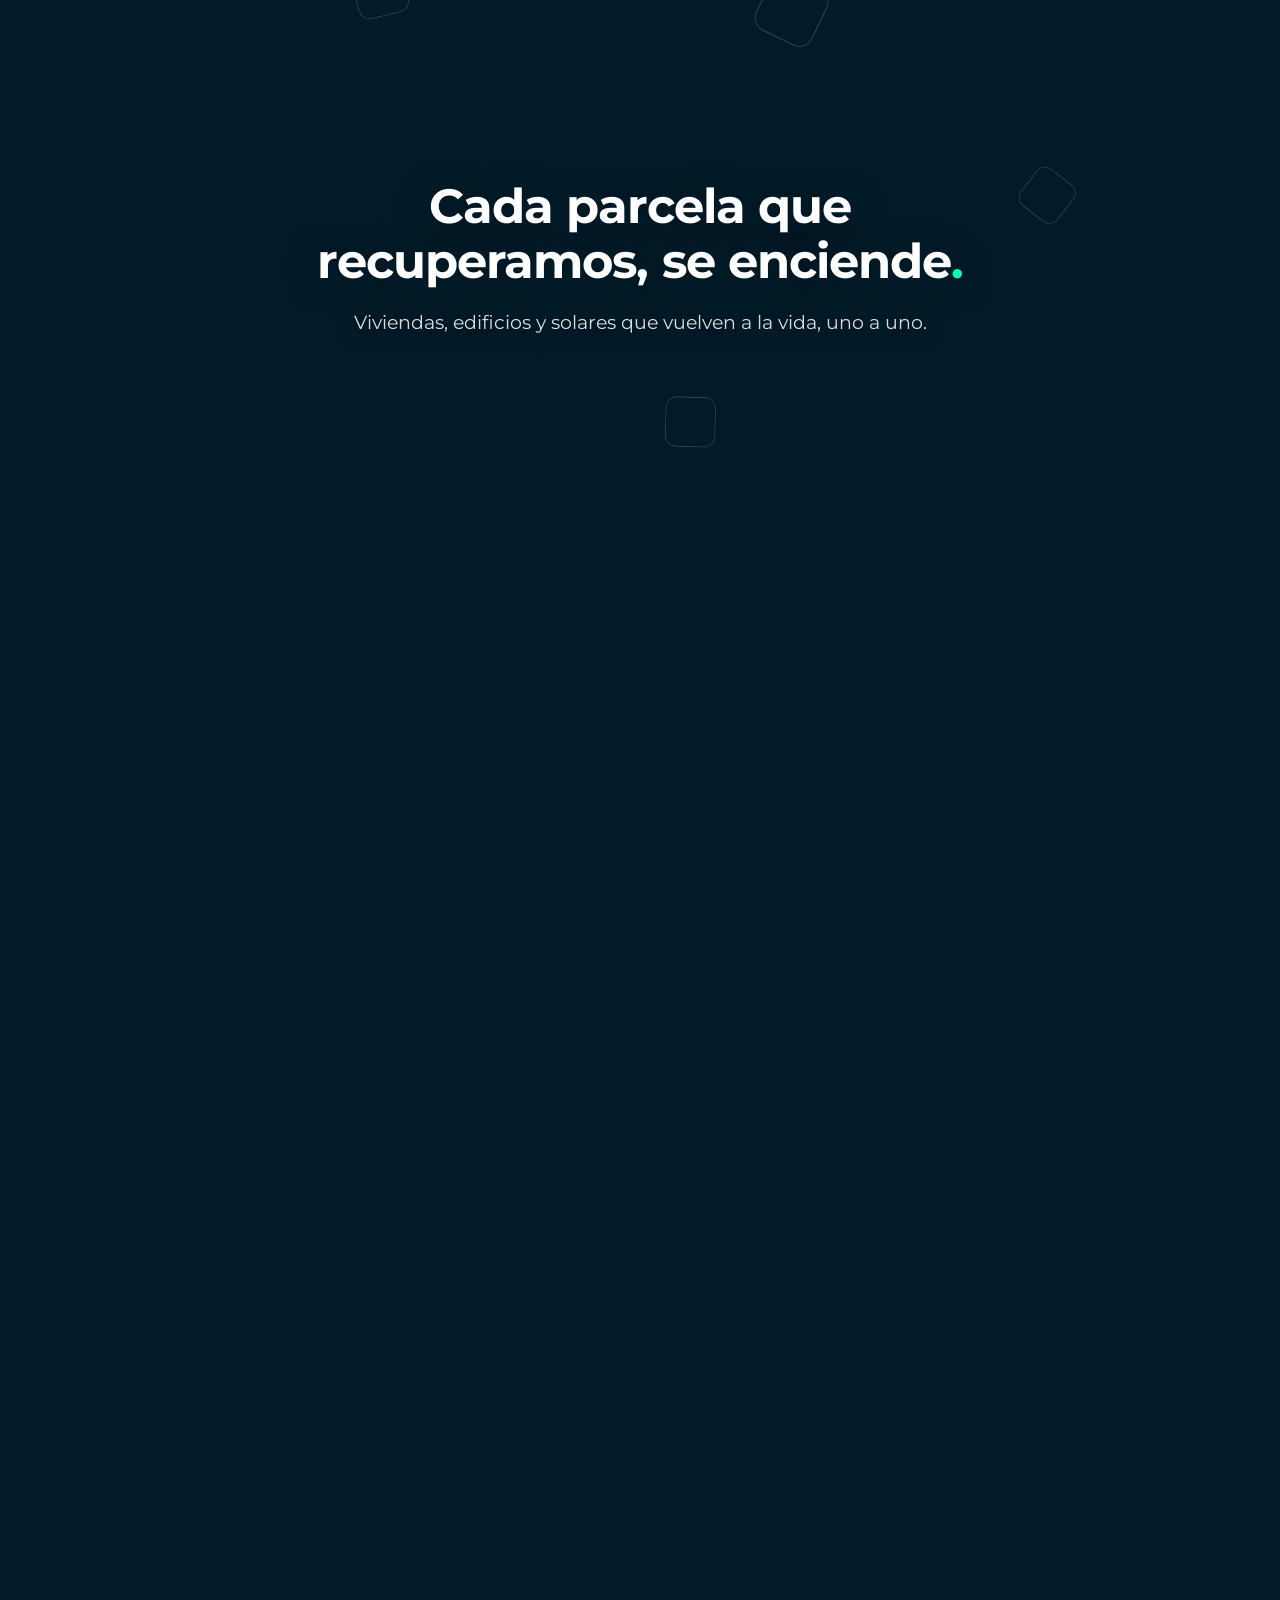
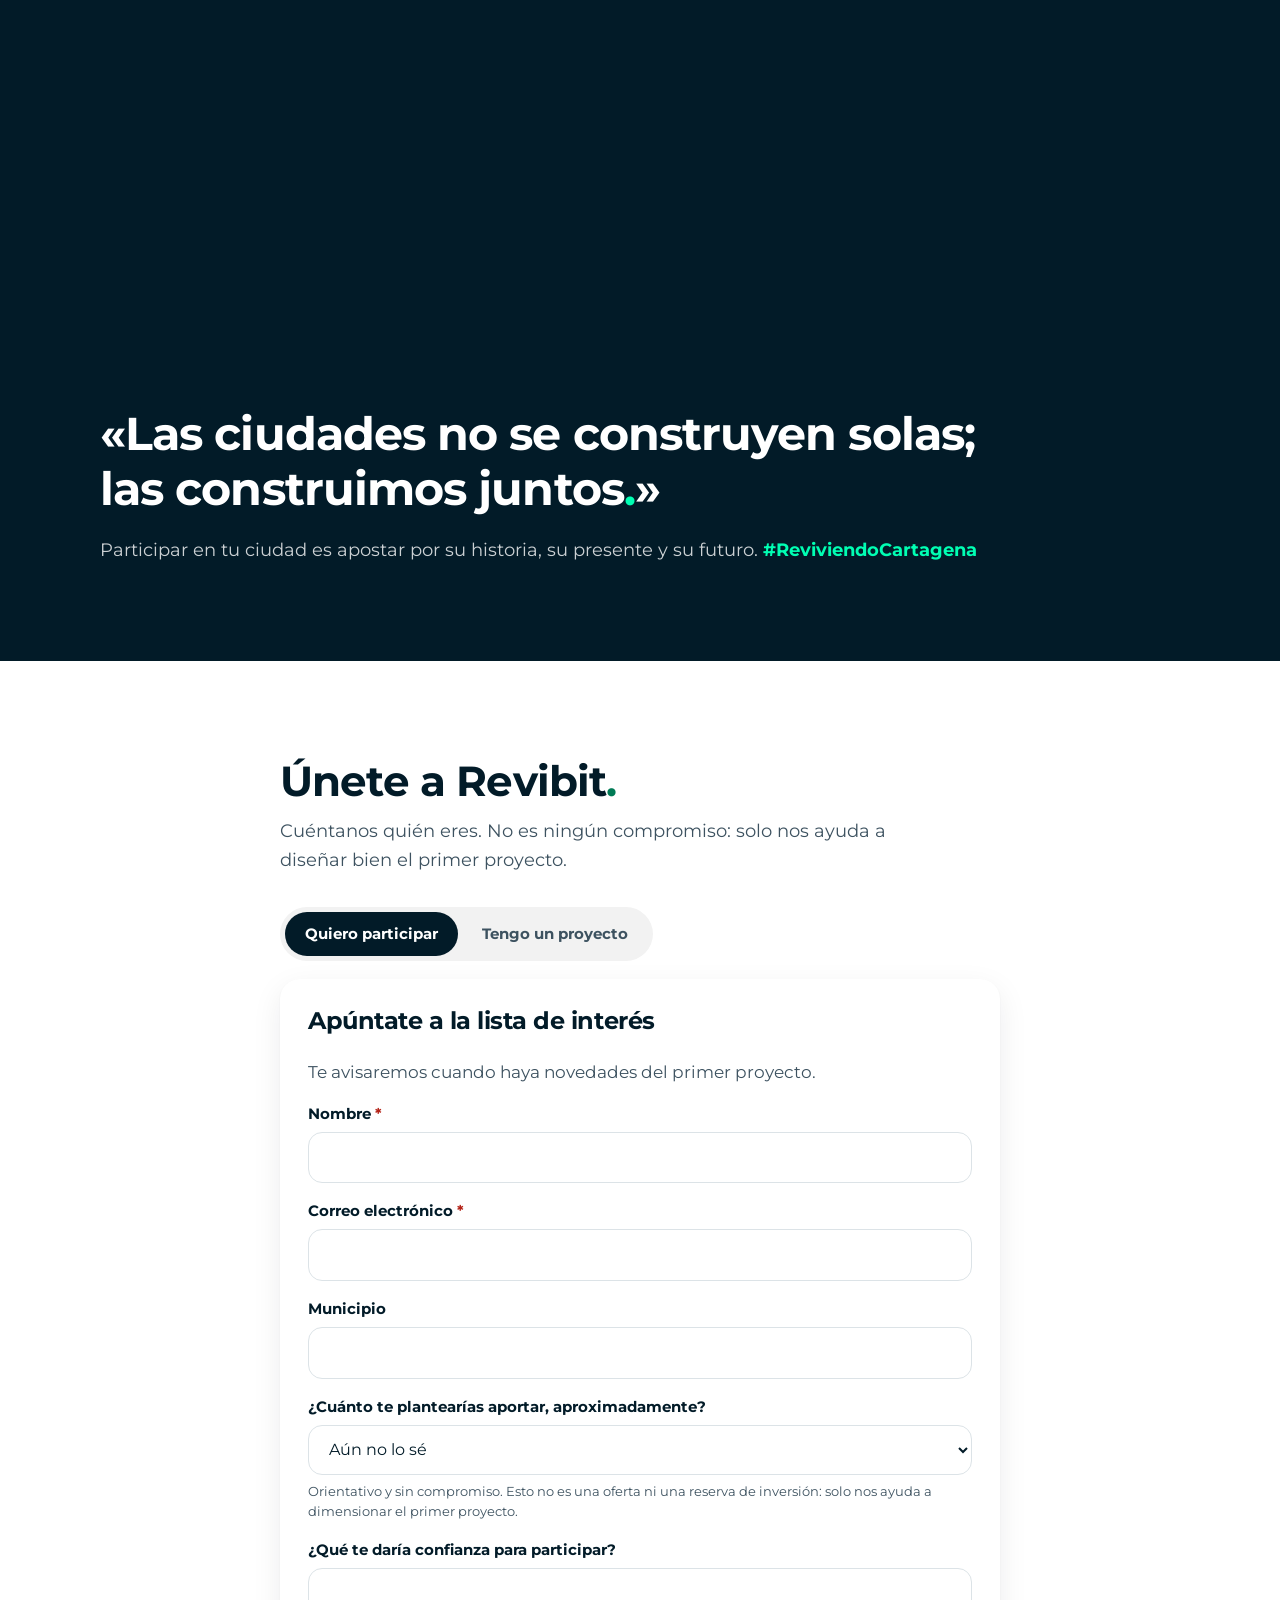
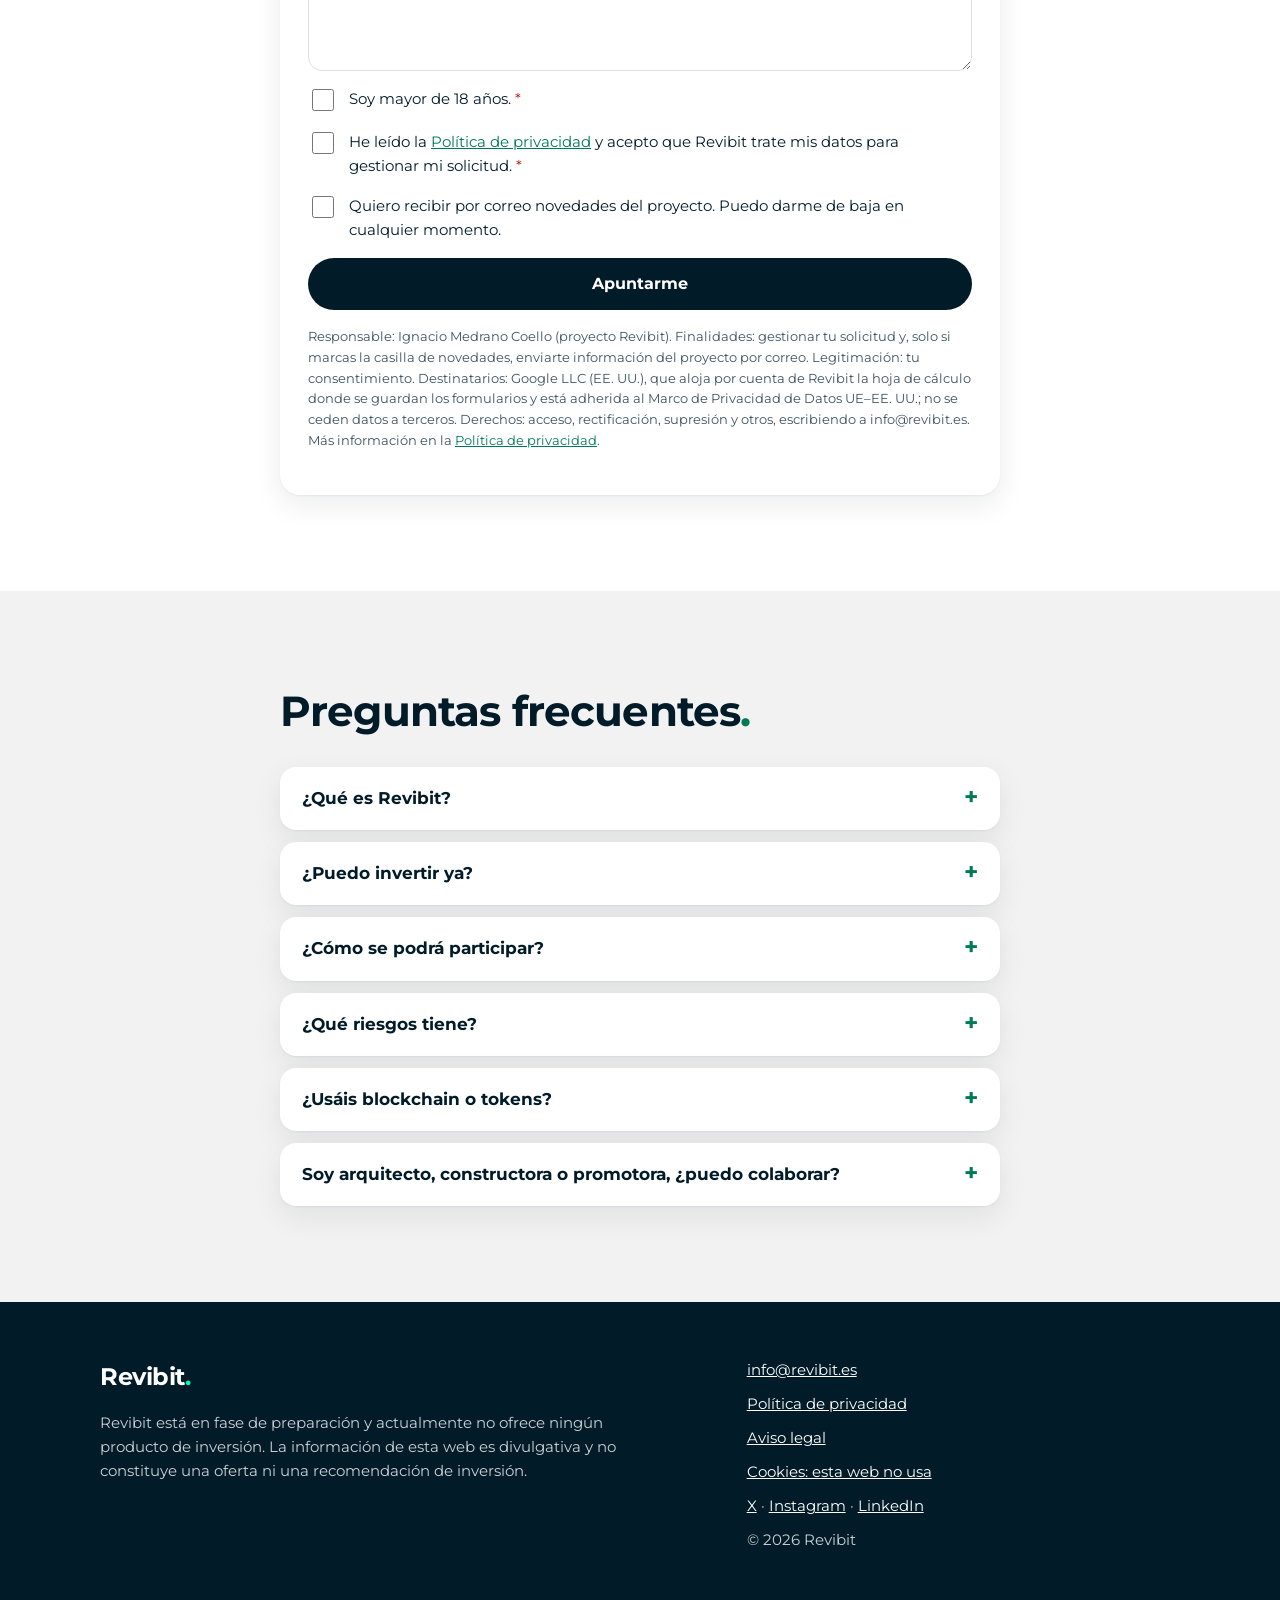
==== commit 55174613: "Por qué Revibit: pestañas con tarjeta (Local, Accesible, Transparente) Sección rehecha con estructur" ====
--- a/index.html
+++ b/index.html
@@ -29,7 +29,7 @@
   <link rel="apple-touch-icon" href="img/apple-touch-icon.png">
   <link rel="preload" href="fonts/Montserrat-Regular.woff2" as="font" type="font/woff2" crossorigin>
   <link rel="preload" href="fonts/Montserrat-Bold.woff2" as="font" type="font/woff2" crossorigin>
-  <link rel="stylesheet" href="styles.css?v=6">
+  <link rel="stylesheet" href="styles.css?v=18">
   <link rel="stylesheet" href="anim.css?v=1">
 </head>
 <body>
@@ -132,26 +132,80 @@
       </div>
     </section>
 
-    <!-- 2. Por qué Revibit -->
-    <section class="section" id="por-que" aria-labelledby="porque-t">
-      <div class="wrap">
-        <h2 id="porque-t">Por qué Revibit<span class="dot">.</span></h2>
-        <div class="cards three">
-          <article class="card">
-            <div class="ico" aria-hidden="true"><svg viewBox="0 0 24 24"><path d="M12 21s-7-6.2-7-11a7 7 0 0 1 14 0c0 4.8-7 11-7 11z"/><circle cx="12" cy="10" r="2.5"/></svg></div>
-            <h3>Local</h3>
-            <p>Proyectos en calles que conoces, de la mano de constructoras y técnicos de Cartagena. Podrás ver el antes y el después.</p>
-          </article>
-          <article class="card">
-            <div class="ico" aria-hidden="true"><svg viewBox="0 0 24 24"><circle cx="9" cy="8" r="3.5"/><path d="M2.5 20a6.5 6.5 0 0 1 13 0M16 4.5a3.5 3.5 0 0 1 0 7M18 14a6.5 6.5 0 0 1 3.5 6"/></svg></div>
-            <h3>Accesible</h3>
-            <p>Queremos que participar no exija comprar un piso entero, sino importes al alcance de cualquier vecino.</p>
-          </article>
-          <article class="card">
-            <div class="ico" aria-hidden="true"><svg viewBox="0 0 24 24"><path d="M6 3h8l5 5v13H6z"/><path d="M14 3v5h5M9 13h6M9 17h6"/></svg></div>
-            <h3>Transparente</h3>
-            <p>Cada proyecto con sus números, su calendario y sus riesgos explicados con claridad, y con informes periódicos de cómo avanza la obra.</p>
-          </article>
+    <!-- 2. Por qué Revibit (pestañas, estilo tarjeta + texto) -->
+    <section class="why" id="por-que" aria-labelledby="porque-t">
+      <div class="wrap why-grid">
+        <div class="why-media-col">
+          <div class="why-media">
+            <figure class="why-slide is-on" data-slide="local">
+              <img src="img/plano-casco.svg" alt="Plano del casco histórico de Cartagena con los solares vacíos marcados en verde">
+              <figcaption class="why-credit">Plano © OpenStreetMap</figcaption>
+              <div class="why-ui">
+                <div class="why-row"><span class="why-ic"><svg viewBox="0 0 24 24"><path d="M12 21s-7-6.2-7-11a7 7 0 0 1 14 0c0 4.8-7 11-7 11z"/><circle cx="12" cy="10" r="2.5"/></svg></span><b>Casco histórico</b><em>Cartagena</em></div>
+                <div class="why-row hi"><span class="why-ic"><svg viewBox="0 0 24 24"><path d="M3 21h18M5 21V10l7-5 7 5v11M9 21v-6h6v6"/></svg><i class="ok"></i></span><b>Constructora local</b><em>Cartagena</em></div>
+              </div>
+            </figure>
+            <figure class="why-slide" data-slide="accesible">
+              <svg class="why-ilus" viewBox="0 0 400 450" preserveAspectRatio="xMidYMin slice" role="img" aria-label="Ilustración: la fachada de un edificio con muchas ventanas, algunas encendidas en verde: cada una, un vecino que participa">
+                <defs><linearGradient id="gA" x1="0" y1="0" x2=".6" y2="1"><stop offset="0" stop-color="#0E4A63"/><stop offset=".8" stop-color="#0A2836"/></linearGradient></defs>
+                <rect width="400" height="450" fill="url(#gA)"/>
+                <rect x="85" y="34" width="230" height="260" rx="4" fill="rgba(255,255,255,.05)" stroke="rgba(255,255,255,.2)" stroke-width="2"/>
+                <path d="M75 34h250" stroke="#EADFCB" stroke-width="6" stroke-linecap="round" opacity=".7"/>
+                <path d="M85 232h230" stroke="rgba(255,255,255,.2)" stroke-width="2"/>
+                <rect class="pz" x="107" y="58" width="26" height="30" rx="3"/><path d="M103 91h34" stroke="rgba(255,255,255,.22)" stroke-width="2"/><rect class="pz on" style="--i:0" x="147" y="58" width="26" height="30" rx="3"/><path d="M143 91h34" stroke="rgba(255,255,255,.22)" stroke-width="2"/><rect class="pz" x="187" y="58" width="26" height="30" rx="3"/><path d="M183 91h34" stroke="rgba(255,255,255,.22)" stroke-width="2"/><rect class="pz on" style="--i:1" x="227" y="58" width="26" height="30" rx="3"/><path d="M223 91h34" stroke="rgba(255,255,255,.22)" stroke-width="2"/><rect class="pz" x="267" y="58" width="26" height="30" rx="3"/><path d="M263 91h34" stroke="rgba(255,255,255,.22)" stroke-width="2"/><rect class="pz on" style="--i:2" x="107" y="102" width="26" height="30" rx="3"/><path d="M103 135h34" stroke="rgba(255,255,255,.22)" stroke-width="2"/><rect class="pz" x="147" y="102" width="26" height="30" rx="3"/><path d="M143 135h34" stroke="rgba(255,255,255,.22)" stroke-width="2"/><rect class="pz" x="187" y="102" width="26" height="30" rx="3"/><path d="M183 135h34" stroke="rgba(255,255,255,.22)" stroke-width="2"/><rect class="pz on" style="--i:3" x="227" y="102" width="26" height="30" rx="3"/><path d="M223 135h34" stroke="rgba(255,255,255,.22)" stroke-width="2"/><rect class="pz on" style="--i:4" x="267" y="102" width="26" height="30" rx="3"/><path d="M263 135h34" stroke="rgba(255,255,255,.22)" stroke-width="2"/><rect class="pz" x="107" y="146" width="26" height="30" rx="3"/><path d="M103 179h34" stroke="rgba(255,255,255,.22)" stroke-width="2"/><rect class="pz" x="147" y="146" width="26" height="30" rx="3"/><path d="M143 179h34" stroke="rgba(255,255,255,.22)" stroke-width="2"/><rect class="pz on" style="--i:5" x="187" y="146" width="26" height="30" rx="3"/><path d="M183 179h34" stroke="rgba(255,255,255,.22)" stroke-width="2"/><rect class="pz" x="227" y="146" width="26" height="30" rx="3"/><path d="M223 179h34" stroke="rgba(255,255,255,.22)" stroke-width="2"/><rect class="pz on" style="--i:6" x="267" y="146" width="26" height="30" rx="3"/><path d="M263 179h34" stroke="rgba(255,255,255,.22)" stroke-width="2"/><rect class="pz" x="107" y="190" width="26" height="30" rx="3"/><path d="M103 223h34" stroke="rgba(255,255,255,.22)" stroke-width="2"/><rect class="pz on" style="--i:7" x="147" y="190" width="26" height="30" rx="3"/><path d="M143 223h34" stroke="rgba(255,255,255,.22)" stroke-width="2"/><rect class="pz" x="187" y="190" width="26" height="30" rx="3"/><path d="M183 223h34" stroke="rgba(255,255,255,.22)" stroke-width="2"/><rect class="pz on" style="--i:8" x="227" y="190" width="26" height="30" rx="3"/><path d="M223 223h34" stroke="rgba(255,255,255,.22)" stroke-width="2"/><rect class="pz" x="267" y="190" width="26" height="30" rx="3"/><path d="M263 223h34" stroke="rgba(255,255,255,.22)" stroke-width="2"/><rect class="pz" x="107" y="252" width="36" height="34" rx="3"/><rect class="pz on" style="--i:9" x="257" y="252" width="36" height="34" rx="3"/><path d="M184 294v-32a16 16 0 0 1 32 0v32z" fill="#EADFCB" opacity=".85"/>
+                <path d="M40 294h320" stroke="rgba(255,255,255,.18)" stroke-width="2"/>
+              </svg>
+              <figcaption class="why-credit">Ilustración</figcaption>
+              <div class="why-ui">
+                <div class="why-row"><span class="why-avs" aria-hidden="true"><i>M</i><i>J</i><i>A</i></span><b>Vecinos que participan</b><em></em></div>
+                <div class="why-row hi"><span class="why-ic"><svg viewBox="0 0 24 24"><circle cx="12" cy="8" r="3.5"/><path d="M5.5 20a6.5 6.5 0 0 1 13 0"/></svg><i class="ok"></i></span><b>Tú también</b><em>A tu medida</em></div>
+              </div>
+            </figure>
+            <figure class="why-slide" data-slide="transparente">
+              <div class="why-dash" role="img" aria-label="Ilustración: panel de seguimiento con el avance de la obra, real frente a previsto">
+                <div class="wd-top"><span class="wd-label">Avance de la obra</span><span class="wd-date">Actualizado hoy</span></div>
+                <div class="wd-big">Fase 3 <span>de 4</span></div>
+                <div class="wd-sub">Estructura y fachada</div>
+                <div class="wd-cw"><svg class="wd-chart" viewBox="0 0 300 110" preserveAspectRatio="none" aria-hidden="true">
+                  <defs><linearGradient id="wdF" x1="0" y1="0" x2="0" y2="1"><stop offset="0" stop-color="#00FFB3" stop-opacity=".28"/><stop offset="1" stop-color="#00FFB3" stop-opacity="0"/></linearGradient></defs>
+                  <path d="M0 37.5H300M0 72.5H300" stroke="rgba(255,255,255,.08)" stroke-width="1" vector-effect="non-scaling-stroke"/>
+                  <path class="wd-area" d="M0 100 C 30 98, 50 92, 75 84 S 120 66, 150 58 S 190 40, 205 34 L205 110 L0 110Z" fill="url(#wdF)"/>
+                  <path class="wd-real" d="M0 100 C 30 98, 50 92, 75 84 S 120 66, 150 58 S 190 40, 205 34" fill="none" stroke="#00FFB3" stroke-width="2.5" stroke-linecap="round" vector-effect="non-scaling-stroke"/>
+                  <path d="M205 34 C 230 26, 260 16, 300 10" fill="none" stroke="rgba(255,255,255,.4)" stroke-width="1.5" stroke-dasharray="4 5" vector-effect="non-scaling-stroke"/>
+                </svg><span class="wd-pt" aria-hidden="true"></span></div>
+                <div class="wd-leg"><span><i class="r"></i>Real</span><span><i class="p"></i>Previsto</span></div>
+              </div>
+              <figcaption class="why-credit">Ejemplo ilustrativo</figcaption>
+              <div class="why-ui">
+                <div class="why-row"><span class="why-ic"><svg viewBox="0 0 24 24"><path d="M6 3h8l5 5v13H6z"/><path d="M14 3v5h5M9 13h6M9 17h6"/></svg></span><b>Informe de obra</b><em class="tag">Nuevo</em></div>
+                <div class="why-row hi"><span class="why-ic"><svg viewBox="0 0 24 24"><rect x="4" y="5" width="16" height="15" rx="2"/><path d="M4 10h16M9 3v4M15 3v4"/></svg><i class="ok"></i></span><b>Calendario y riesgos</b><em>Al día</em></div>
+              </div>
+            </figure>
+          </div>
+          <div class="why-tabs" role="tablist" aria-label="Por qué Revibit">
+            <button type="button" role="tab" id="wt-local" aria-controls="wp-local" aria-selected="true" data-tab="local">Local</button>
+            <button type="button" role="tab" id="wt-accesible" aria-controls="wp-accesible" aria-selected="false" tabindex="-1" data-tab="accesible">Accesible</button>
+            <button type="button" role="tab" id="wt-transparente" aria-controls="wp-transparente" aria-selected="false" tabindex="-1" data-tab="transparente">Transparente</button>
+          </div>
+        </div>
+        <div class="why-text">
+          <h2 id="porque-t" class="why-kicker">Por qué Revibit<span class="dot">.</span></h2>
+          <div class="why-panel" role="tabpanel" id="wp-local" aria-labelledby="wt-local">
+            <h3>Proyectos en calles que conoces</h3>
+            <p>De la mano de constructoras y técnicos de Cartagena. Podrás pasar por delante, ver el antes y el después y saber quién está detrás de cada obra.</p>
+            <p class="why-note">En el plano, los solares vacíos señalados en el casco histórico.</p>
+          </div>
+          <div class="why-panel" role="tabpanel" id="wp-accesible" aria-labelledby="wt-accesible" hidden>
+            <h3>Participar sin comprar un piso entero</h3>
+            <p>Queremos que cualquier vecino pueda formar parte de la recuperación del centro con importes a su alcance, desde el móvil y sin papeleo.</p>
+            <p class="why-note">Revibit aún no ofrece ninguna inversión: estamos preparando el proyecto.</p>
+          </div>
+          <div class="why-panel" role="tabpanel" id="wp-transparente" aria-labelledby="wt-transparente" hidden>
+            <h3>Sabrás siempre cómo va tu obra</h3>
+            <p>Cada proyecto con sus números, su calendario y sus riesgos explicados con claridad, y con informes periódicos de cómo avanza.</p>
+            <p class="why-note">Ejemplo ilustrativo: no corresponde a un proyecto real.</p>
+          </div>
+          <a class="why-cta" href="#lista">Apúntate a la lista</a>
         </div>
       </div>
     </section>
@@ -306,7 +360,7 @@
     </div>
   </footer>
 
-  <script src="script.js?v=3"></script>
+  <script src="script.js?v=4"></script>
   <script src="anim.js?v=1"></script>
 </body>
 </html>
--- a/styles.css
+++ b/styles.css
@@ -187,3 +187,86 @@
 .gate-box input { font: inherit; font-size: 16px; min-height: 52px; border-radius: 999px; padding: 0 20px; border: 1px solid rgba(255,255,255,.3); background: rgba(255,255,255,.08); color: var(--white); }
 .gate-box input::placeholder { color: rgba(255,255,255,.6); }
 .gate-err { color: #ffb4a8 !important; min-height: 1.4em; font-weight: 700; }
+
+/* Por qué Revibit · pestañas con tarjeta (estructura tipo Revolut, colores Revibit) */
+.why { background: var(--navy); color: var(--white); padding: 112px 0; }
+.why-grid { display: grid; grid-template-columns: minmax(0, 1fr) minmax(0, 1fr); gap: 72px; align-items: center; }
+.why-media { position: relative; aspect-ratio: 4 / 4.5; border-radius: 28px; overflow: hidden; background: var(--navy-2); }
+.why-slide { position: absolute; inset: 0; margin: 0; opacity: 0; transform: scale(1.03); transition: opacity .45s ease, transform .6s ease; }
+.why-slide.is-on { opacity: 1; transform: none; }
+.why-slide > img { width: 100%; height: 100%; object-fit: cover; }
+.why-credit { position: absolute; top: 14px; right: 16px; font-size: 11px; color: rgba(255,255,255,.75); background: rgba(2,27,40,.55); padding: 3px 8px; border-radius: 999px; }
+.why-ui { position: absolute; left: 20px; right: 20px; bottom: 20px; background: rgba(2,27,40,.82); -webkit-backdrop-filter: blur(14px); backdrop-filter: blur(14px); border-radius: 22px; padding: 6px; }
+.why-row { display: flex; align-items: center; gap: 16px; padding: 14px 16px; border-radius: 16px; }
+.why-row.hi { background: rgba(255,255,255,.1); }
+.why-row b { font-weight: 400; font-size: 18px; flex: 1; }
+.why-row em { font-style: normal; font-size: 16px; color: rgba(255,255,255,.75); }
+.why-row em.tag { font-size: 12px; font-weight: 700; color: var(--navy); background: var(--neon); padding: 3px 10px; border-radius: 999px; }
+.why-ic { position: relative; flex: none; width: 46px; height: 46px; border-radius: 999px; background: var(--neon); display: grid; place-items: center; }
+.why-ic svg { width: 22px; height: 22px; fill: none; stroke: var(--navy); stroke-width: 2.2; stroke-linecap: round; stroke-linejoin: round; }
+.why-ic .ok { position: absolute; right: -4px; bottom: -4px; width: 20px; height: 20px; border-radius: 999px; background: var(--white); border: 2px solid var(--navy); }
+.why-ic .ok::after { content: ""; position: absolute; left: 5px; top: 2px; width: 5px; height: 9px; border: solid var(--navy); border-width: 0 2px 2px 0; transform: rotate(45deg); }
+.why-avs { display: flex; flex: none; }
+.why-avs i { width: 34px; height: 34px; border-radius: 999px; display: grid; place-items: center; font-style: normal; font-weight: 700; font-size: 13px; background: var(--white); color: var(--navy); border: 2px solid var(--navy); margin-left: -10px; }
+.why-avs i:first-child { margin-left: 0; background: var(--neon); }
+.why-avs i:last-child { background: var(--sand); }
+.why-tabs { display: flex; flex-wrap: wrap; justify-content: center; gap: 12px; margin-top: 28px; }
+.why-tabs button { font: inherit; font-weight: 700; font-size: 17px; padding: 13px 26px; border-radius: 999px; border: 2px solid var(--white); background: transparent; color: var(--white); cursor: pointer; transition: background .2s, color .2s; }
+.why-tabs button:hover { background: rgba(255,255,255,.1); }
+.why-tabs button[aria-selected="true"] { background: var(--white); color: var(--navy); }
+.why-panel p { font-size: 19px; line-height: 1.55; margin: 0; color: rgba(255,255,255,.92); max-width: 560px; }
+.why-panel p.why-note { font-size: 14px; margin-top: 14px; color: rgba(255,255,255,.7); }
+.why-panel:not([hidden]) { animation: whyIn .45s ease both; }
+@keyframes whyIn { from { opacity: 0; transform: translateY(10px); } to { opacity: 1; transform: none; } }
+.why-cta { display: inline-block; margin-top: 34px; background: var(--white); color: var(--navy); font-weight: 700; padding: 15px 30px; border-radius: 999px; text-decoration: none; transition: background .2s; }
+.why-cta:hover { background: var(--neon); }
+@media (max-width: 900px) {
+  .why { padding: 72px 0; }
+  .why-grid { grid-template-columns: 1fr; gap: 40px; }
+  .why-grid { gap: 0; }
+  .why-text { display: contents; }
+  .why-kicker { order: -1; margin-bottom: 24px; }
+  .why-panel { margin-top: 36px; }
+}
+@media (max-width: 520px) {
+  .why-ui { left: 12px; right: 12px; bottom: 12px; }
+  .why-row { gap: 12px; padding: 12px; }
+  .why-row b { font-size: 16px; }
+  .why-tabs { gap: 8px; flex-wrap: nowrap; }
+  .why-tabs button { padding: 10px 14px; font-size: 14px; }
+  .why-row em:not(.tag) { display: none; }
+  .why-cta { margin-top: 26px; }
+}
+@media (prefers-reduced-motion: reduce) { .why-slide, .why-panel:not([hidden]) { transition: none; animation: none; } }
+/* Pestañas Accesible y Transparente: ilustraciones dibujadas (sin fotos) */
+.why-ilus { width: 100%; height: 100%; display: block; }
+.why-ilus .pz { fill: rgba(255,255,255,.07); stroke: rgba(255,255,255,.14); stroke-width: 1; }
+.why-ilus .pz.on { fill: var(--neon); stroke: none; }
+.why-slide.is-on .pz.on { animation: pzOn .5s ease both; animation-delay: calc(var(--i) * 70ms + .15s); }
+@keyframes pzOn { from { fill: rgba(255,255,255,.07); } 60% { fill: #9dffe0; } to { fill: var(--neon); } }
+@media (prefers-reduced-motion: reduce) { .why-slide.is-on .pz.on { animation: none; } }
+/* Título de la sección, más visible */
+.why .dot { color: var(--neon); }
+.why-kicker { font-size: clamp(28px, 4.2vw, 42px); letter-spacing: -0.02em; text-transform: none; color: var(--white); margin-bottom: 28px; }
+.why-panel h3 { font-size: clamp(26px, 3vw, 36px); line-height: 1.12; letter-spacing: -0.02em; margin: 0 0 18px; }
+/* Transparente: panel de avance de obra */
+.why-dash { position: absolute; left: 24px; right: 24px; top: 52px; padding: 22px 22px 18px; border-radius: 22px; background: rgba(255,255,255,.06); border: 1px solid rgba(255,255,255,.12); -webkit-backdrop-filter: blur(10px); backdrop-filter: blur(10px); }
+.wd-top { display: flex; justify-content: space-between; align-items: baseline; gap: 12px; }
+.wd-label { font-size: 14px; font-weight: 700; color: rgba(255,255,255,.75); }
+.wd-date { font-size: 12px; color: rgba(255,255,255,.55); white-space: nowrap; }
+.wd-big { margin-top: 10px; font-size: 34px; font-weight: 700; letter-spacing: -0.02em; line-height: 1.1; }
+.wd-big span { color: rgba(255,255,255,.5); }
+.wd-sub { font-size: 14px; color: var(--neon); font-weight: 700; margin-top: 4px; }
+.wd-cw { position: relative; margin-top: 16px; }
+.wd-chart { display: block; width: 100%; height: 96px; overflow: visible; }
+.wd-pt { position: absolute; left: 68.3%; top: 30.9%; width: 12px; height: 12px; margin: -6px 0 0 -6px; border-radius: 999px; background: var(--neon); box-shadow: 0 0 0 6px rgba(0,255,179,.18); }
+.wd-leg { display: flex; gap: 18px; margin-top: 12px; font-size: 12px; color: rgba(255,255,255,.7); }
+.wd-leg i { display: inline-block; width: 16px; height: 0; border-top: 2.5px solid var(--neon); vertical-align: middle; margin-right: 7px; }
+.wd-leg i.p { border-top: 2px dashed rgba(255,255,255,.5); }
+.why-slide[data-slide="transparente"] { background: radial-gradient(420px 300px at 100% 0%, rgba(0,255,179,.16), transparent 60%), linear-gradient(160deg, var(--port) 0%, var(--navy-2) 80%); }
+.why-slide.is-on .wd-real { stroke-dasharray: 400; animation: wdDraw 1.2s ease .2s both; }
+.why-slide.is-on .wd-area, .why-slide.is-on .wd-pt { animation: wdFade .6s ease 1.1s both; }
+@keyframes wdDraw { from { stroke-dashoffset: 400; } to { stroke-dashoffset: 0; } }
+@keyframes wdFade { from { opacity: 0; } to { opacity: 1; } }
+@media (max-width: 520px) { .why-dash { left: 14px; right: 14px; top: 44px; padding: 18px 16px 14px; } .wd-big { font-size: 28px; } .wd-chart { height: 70px; } .wd-chart { height: 90px; } .wd-pt { display: block; } [data-slide="transparente"] .why-ui { display: none; } }
+@media (prefers-reduced-motion: reduce) { .why-slide.is-on .wd-real, .why-slide.is-on .wd-area, .why-slide.is-on .wd-pt { animation: none; } }
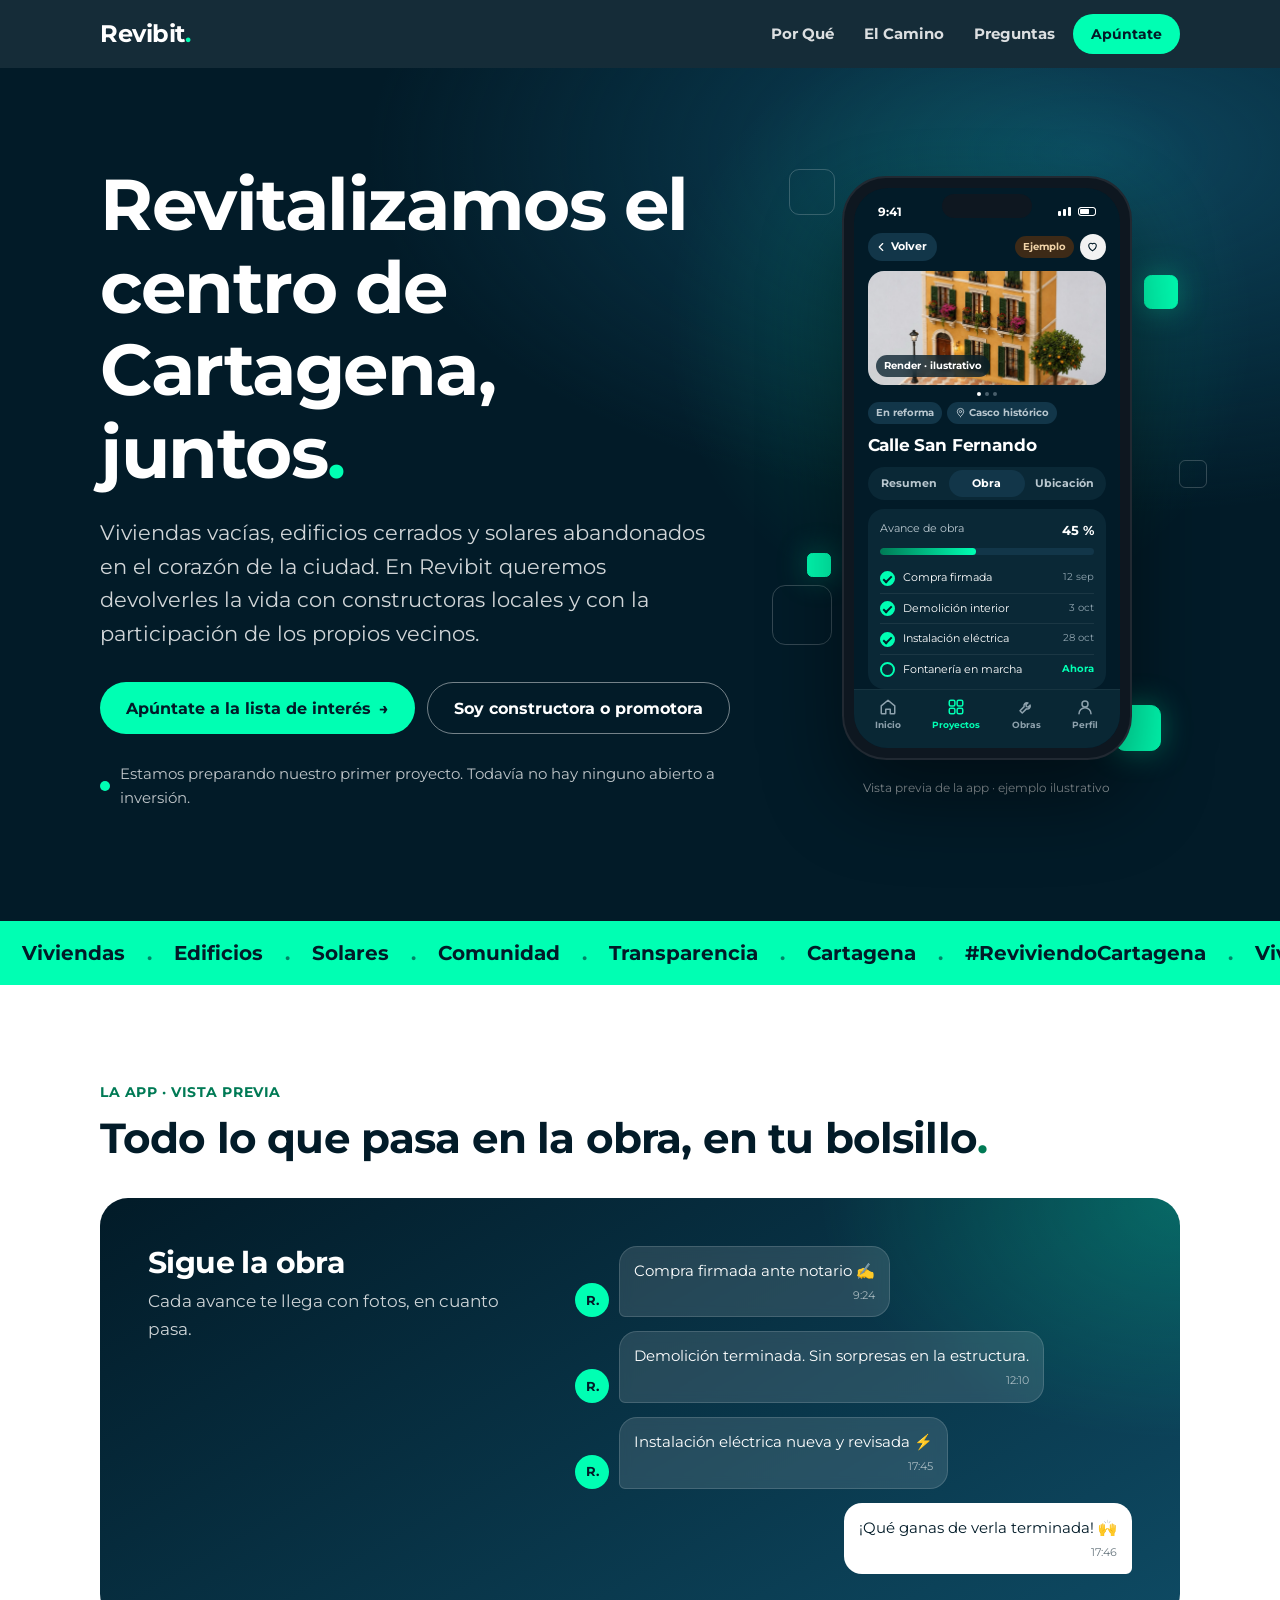
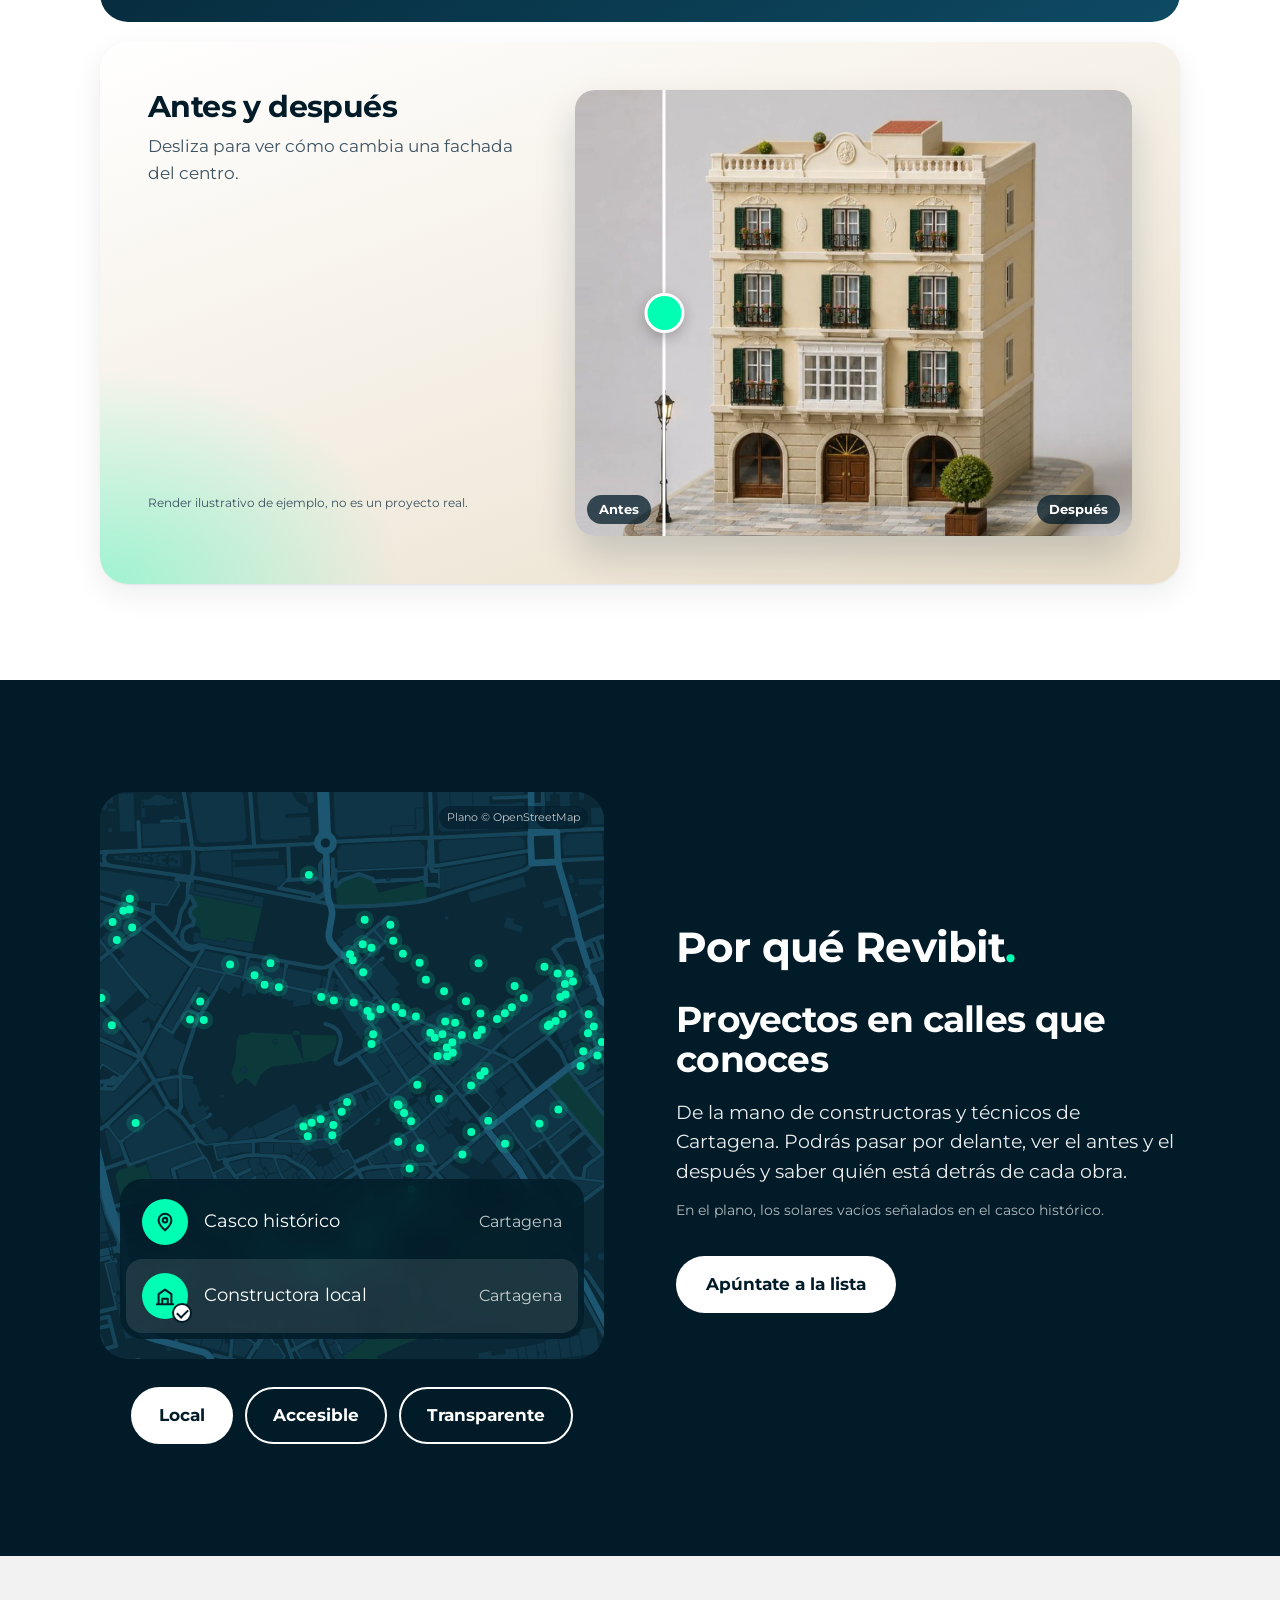
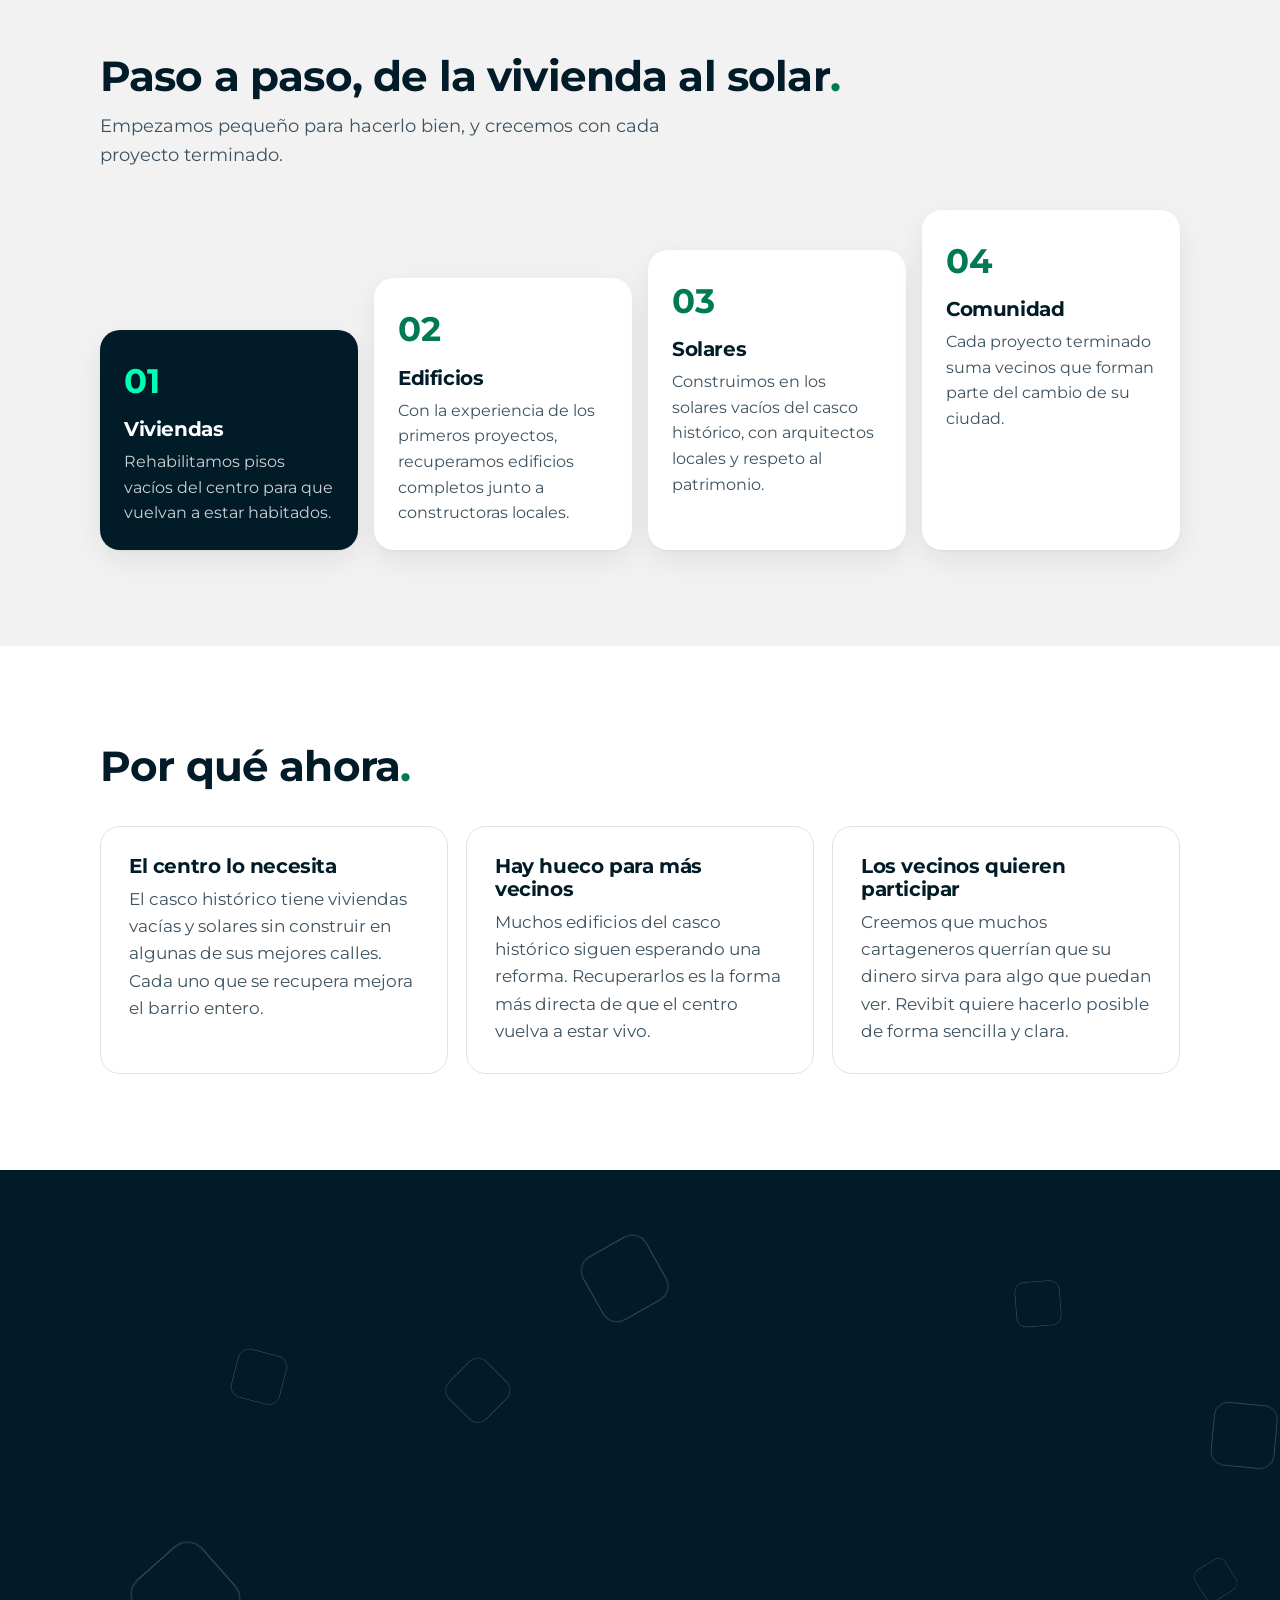
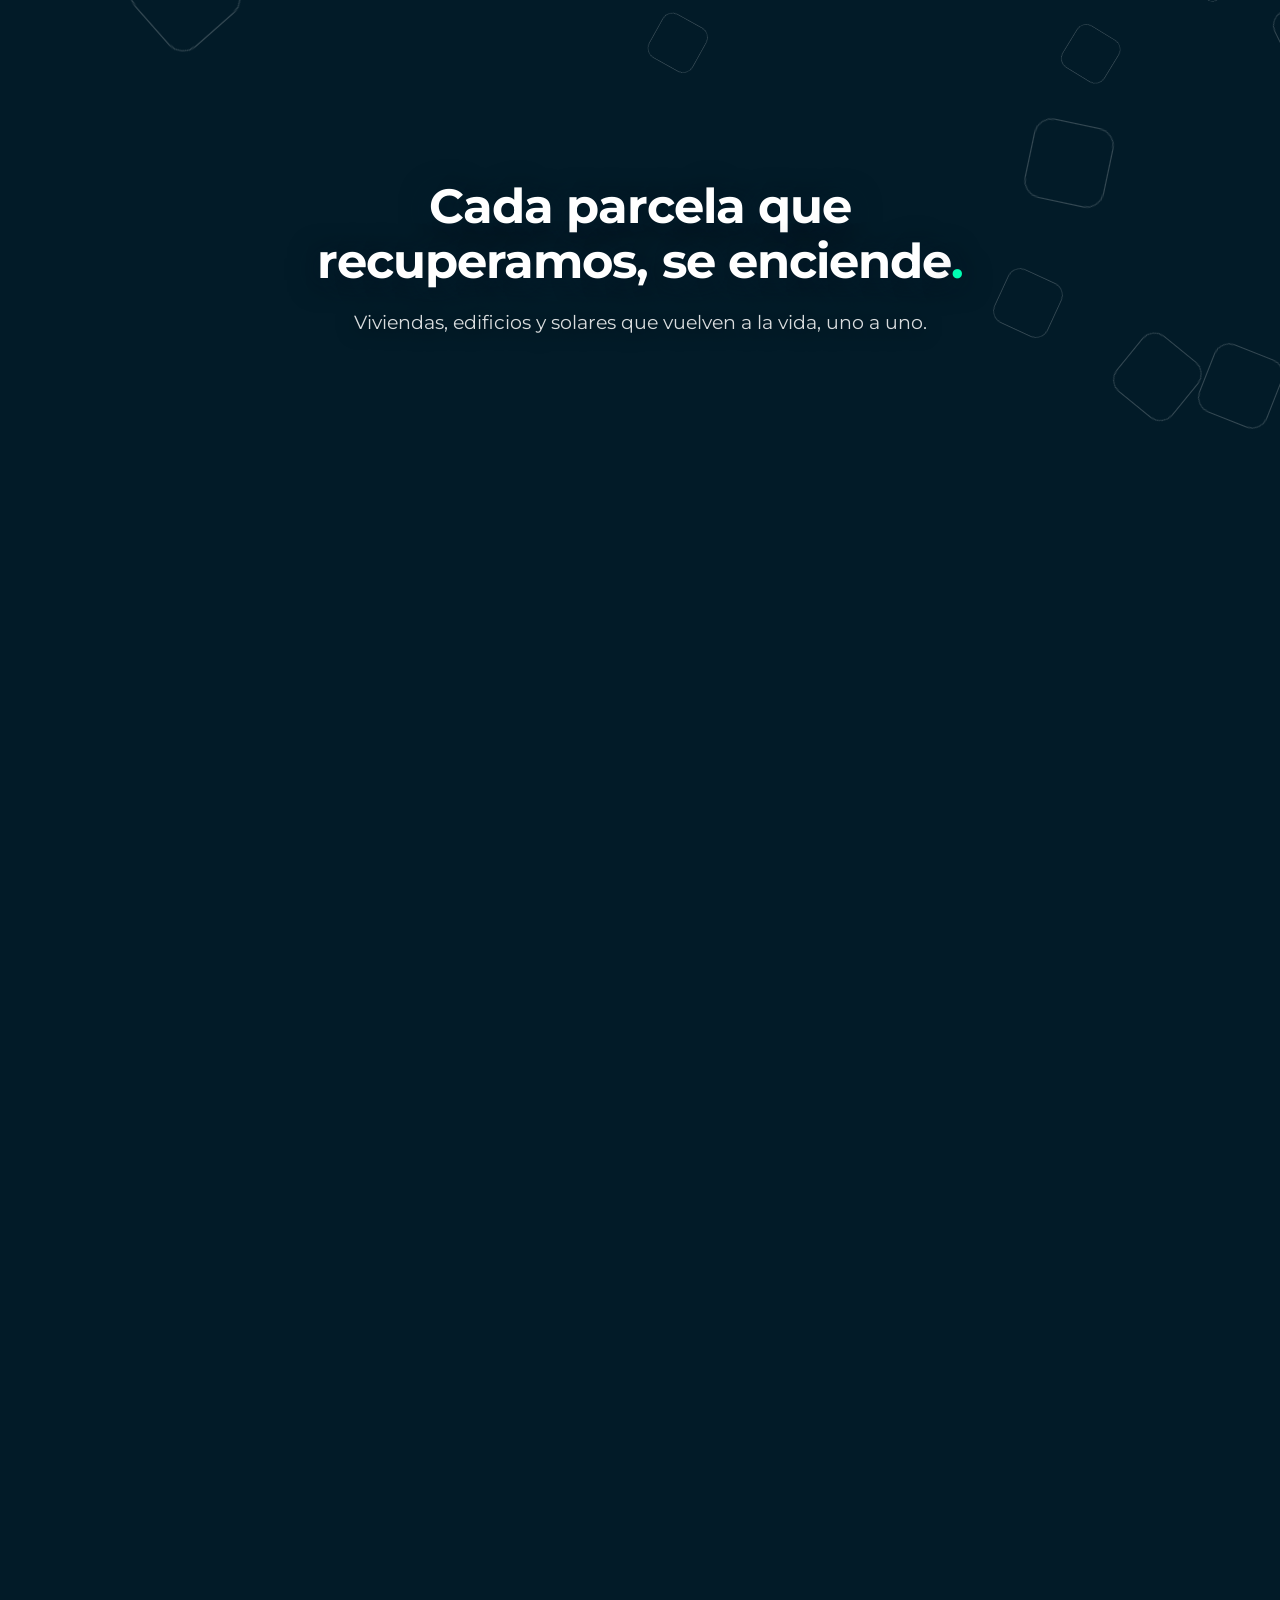
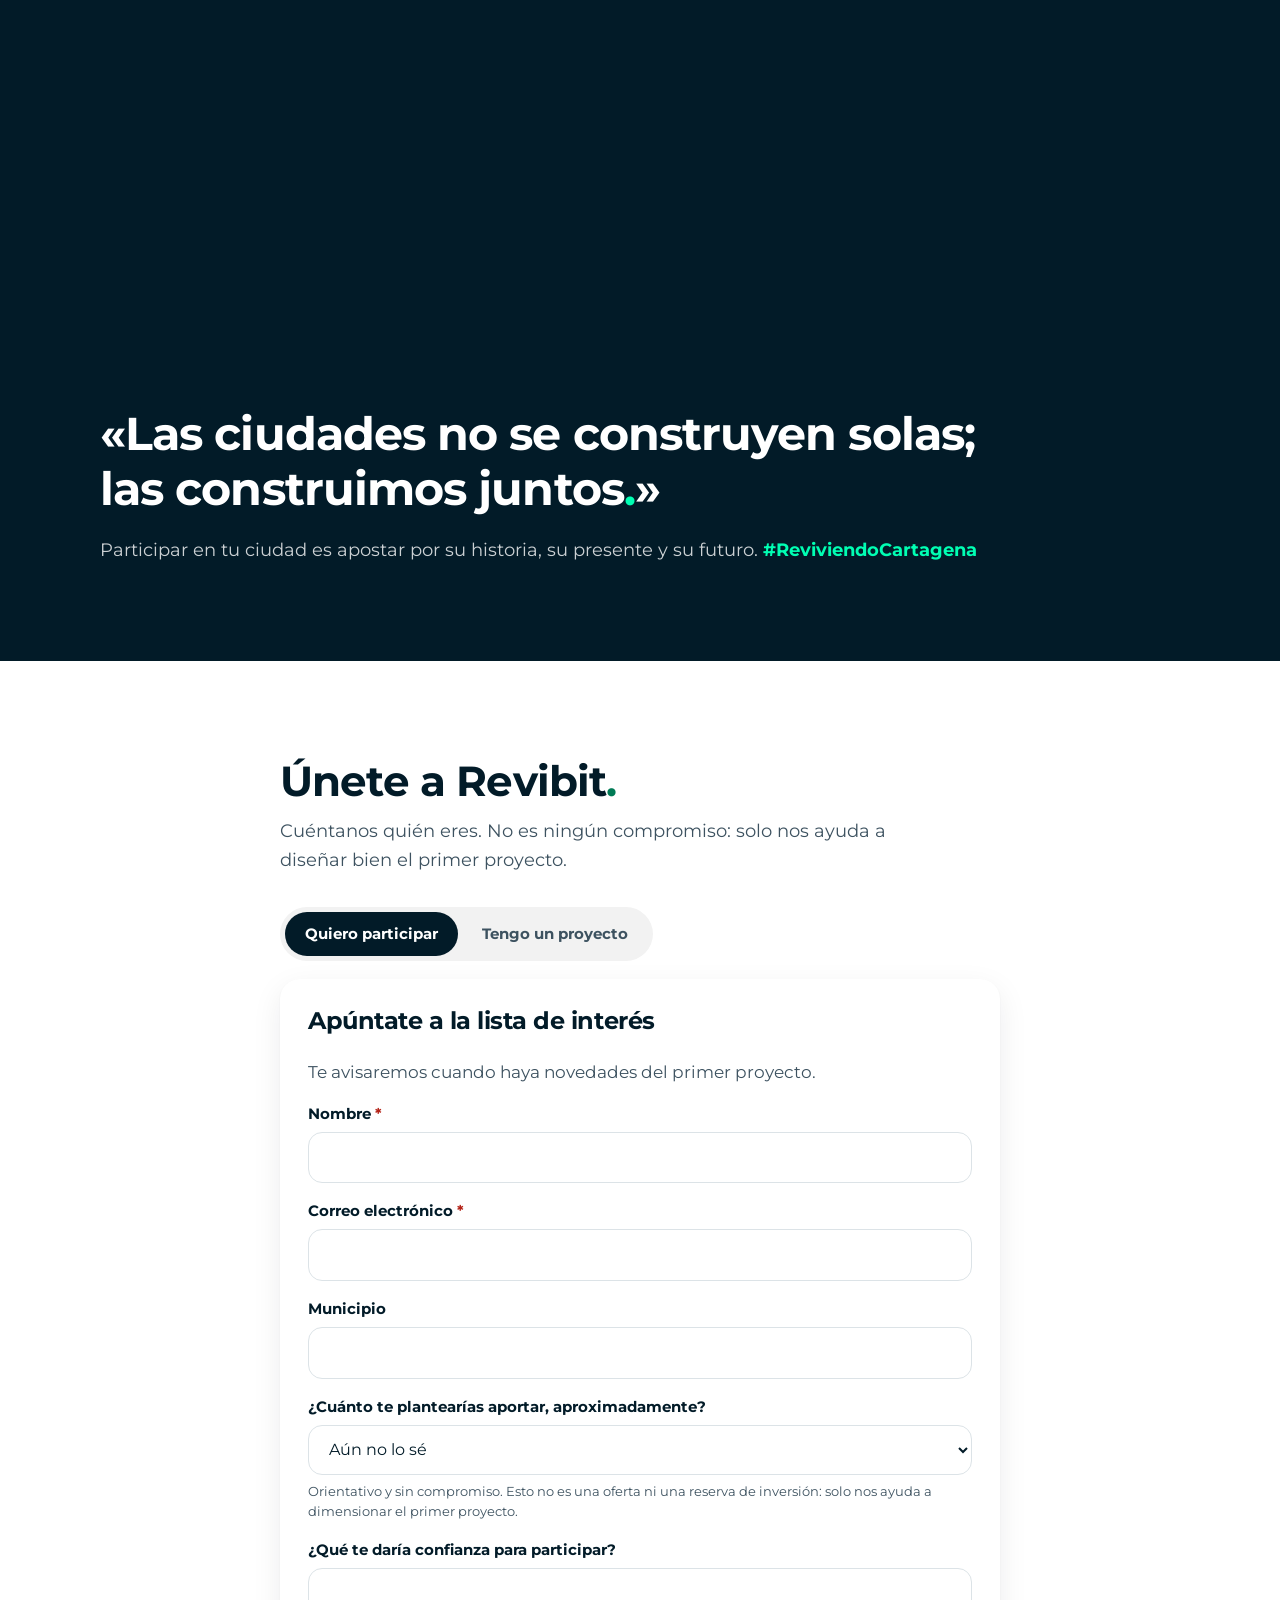
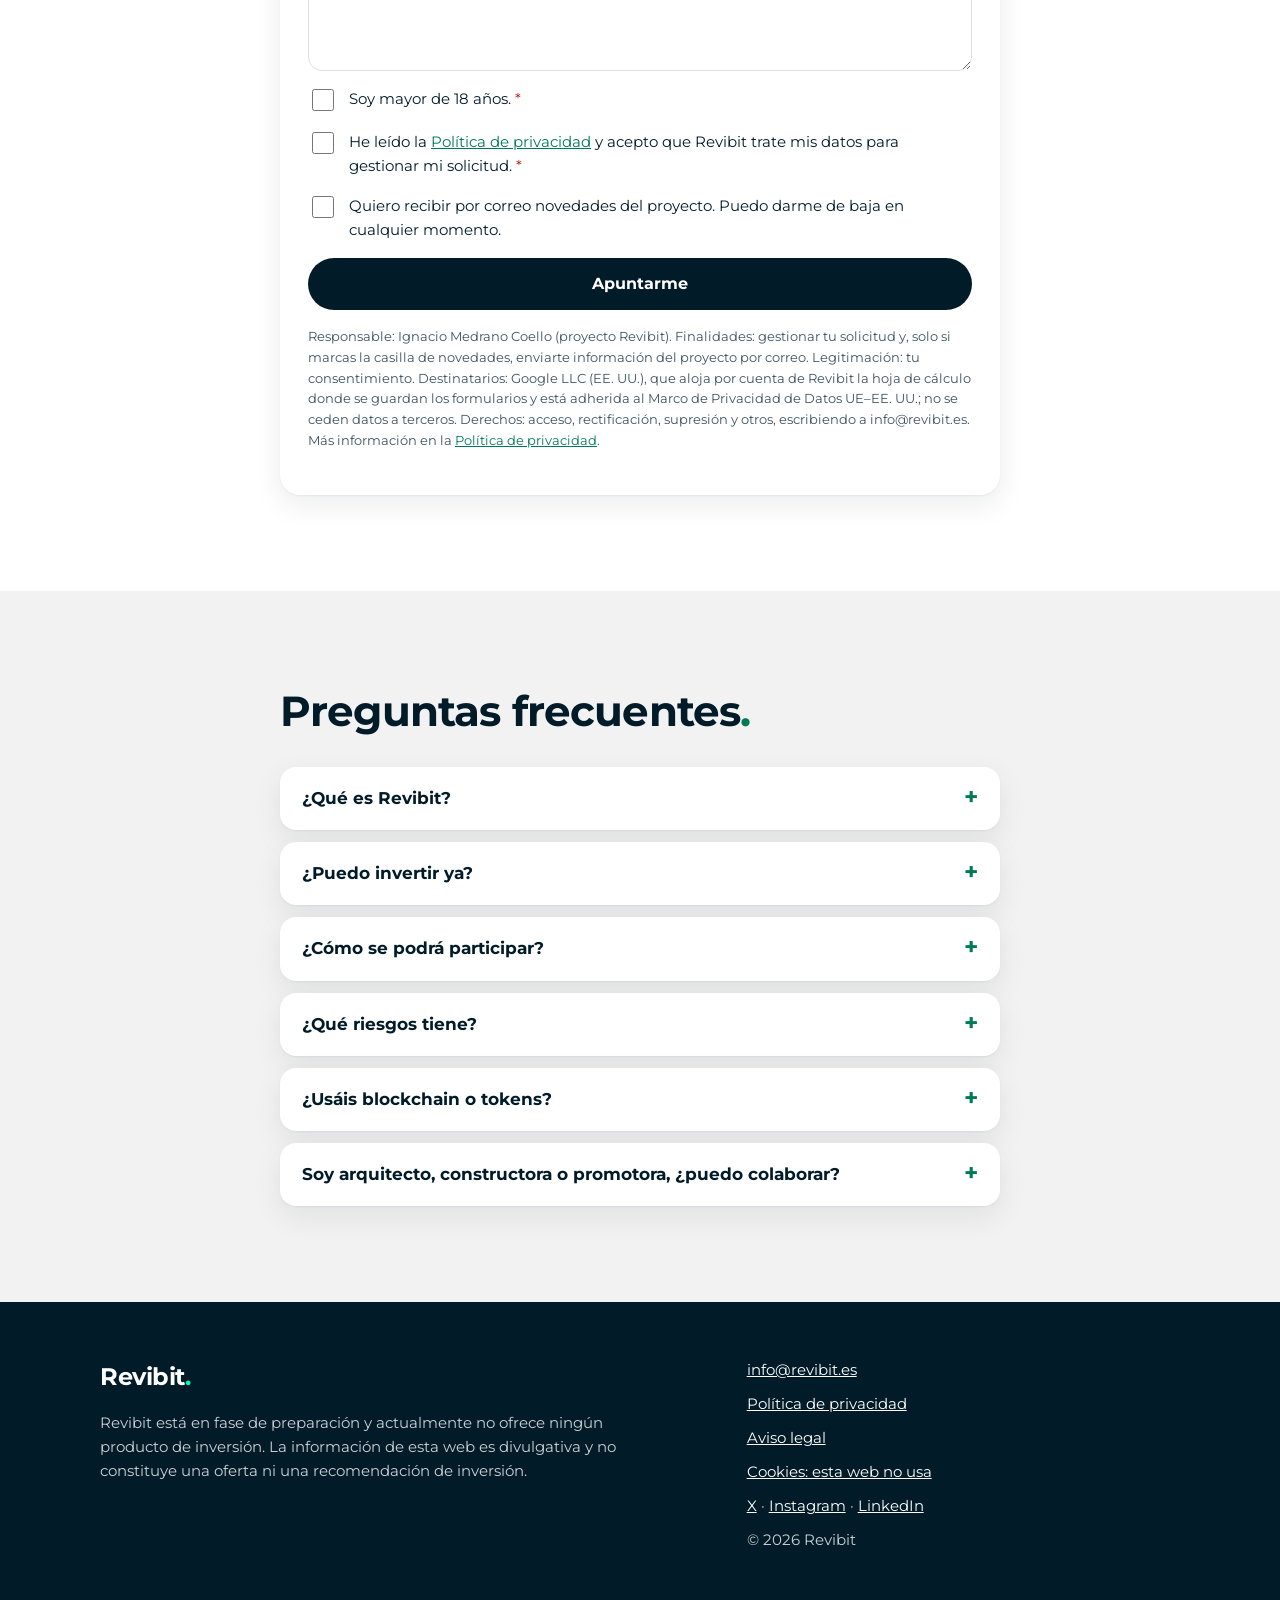
==== commit 59cbd401: "Antes y después modernista, formulario siempre abierto y scroll de los botones - Comparador: nuevos " ====
--- a/index.html
+++ b/index.html
@@ -29,8 +29,8 @@
   <link rel="apple-touch-icon" href="img/apple-touch-icon.png">
   <link rel="preload" href="fonts/Montserrat-Regular.woff2" as="font" type="font/woff2" crossorigin>
   <link rel="preload" href="fonts/Montserrat-Bold.woff2" as="font" type="font/woff2" crossorigin>
-  <link rel="stylesheet" href="styles.css?v=18">
-  <link rel="stylesheet" href="anim.css?v=1">
+  <link rel="stylesheet" href="styles.css?v=19">
+  <link rel="stylesheet" href="anim.css?v=5">
 </head>
 <body>
   <a class="skip" href="#contenido">Saltar al contenido</a>
@@ -69,7 +69,7 @@
             <div class="screen">
               <div class="sb"><b>9:41</b><span class="sb-i"><i></i><i></i><i></i><em></em></span></div>
               <div class="ph-head"><span class="ph-back"><svg viewBox="0 0 24 24"><path d="M15 18 9 12l6-6"/></svg>Volver</span><span class="ph-r"><span class="ph-pill fict">Ejemplo</span><span class="ph-heart"><svg viewBox="0 0 24 24"><path d="M12 20s-7-4.4-7-10a4 4 0 0 1 7-2.6A4 4 0 0 1 19 10c0 5.6-7 10-7 10z"/></svg></span></span></div>
-              <div class="ph-media"><img src="img/render-despues.jpg" alt=""><span class="ph-tag">Render · ilustrativo</span></div>
+              <div class="ph-media"><img src="img/render-app.jpg" alt=""><span class="ph-tag">Render · ilustrativo</span></div>
               <div class="ph-dots"><i class="on"></i><i></i><i></i></div>
               <div class="ph-chips"><span>En reforma</span><span><svg viewBox="0 0 24 24"><path d="M12 21s-7-6.2-7-11a7 7 0 0 1 14 0c0 4.8-7 11-7 11z"/><circle cx="12" cy="10" r="2.5"/></svg>Casco histórico</span></div>
               <p class="ph-title">Calle San Fernando</p>
@@ -119,8 +119,8 @@
             <h3>Antes y después</h3>
             <p>Desliza para ver cómo cambia una fachada del centro.</p>
             <div class="compare">
-              <img class="cmp-layer" src="img/render-antes.jpg" alt="El edificio antes de la rehabilitación: fachada desconchada y ventanas tapiadas (render ilustrativo)">
-              <div class="cmp-layer cmp-after"><img src="img/render-despues.jpg" alt="El mismo edificio rehabilitado: fachada ocre, balcones con plantas y azotea (render ilustrativo)"></div>
+              <img class="cmp-layer" src="img/render-antes.jpg?v=4" alt="Edificio modernista abandonado: fachada sucia, ventanas tapiadas con tablas y arcos cerrados (render ilustrativo)">
+              <div class="cmp-layer cmp-after"><img src="img/render-despues.jpg?v=4" alt="El mismo edificio rehabilitado: fachada crema, balcones de forja con flores y mirador blanco (render ilustrativo)"></div>
               <div class="cmp-handle" aria-hidden="true"><span></span></div>
               <label class="sr-only" for="cmp-range">Comparar antes y después</label>
               <input id="cmp-range" class="cmp-range" type="range" min="0" max="100" value="50">
@@ -360,7 +360,7 @@
     </div>
   </footer>
 
-  <script src="script.js?v=4"></script>
+  <script src="script.js?v=14"></script>
   <script src="anim.js?v=1"></script>
 </body>
 </html>
--- a/styles.css
+++ b/styles.css
@@ -22,7 +22,7 @@
 
 * { box-sizing: border-box; }
 [hidden] { display: none !important; }
-html { scroll-behavior: smooth; -webkit-text-size-adjust: 100%; }
+html { scroll-behavior: smooth; scroll-padding-top: 64px; -webkit-text-size-adjust: 100%; }
 body { margin: 0; background: var(--white); color: var(--text); font-family: "Montserrat", Arial, Helvetica, sans-serif; font-size: 17px; line-height: 1.6; -webkit-font-smoothing: antialiased; }
 img, svg { display: block; max-width: 100%; }
 a { color: var(--green); }
--- a/anim.css
+++ b/anim.css
@@ -104,7 +104,7 @@
 .compare { position: relative; aspect-ratio: 5 / 4; background: #e9e9e9; border-radius: 20px; overflow: hidden; box-shadow: 0 20px 40px rgba(2,27,40,.18); }
 .cmp-layer { position: absolute; inset: 0; width: 100%; height: 100%; object-fit: cover; display: block; }
 .cmp-after { clip-path: inset(0 0 0 var(--cut, 50%)); overflow: hidden; }
-.cmp-after img { width: 100%; height: 100%; object-fit: cover; display: block; transform: translate(-1.9%, -2.3%) scale(1.07); }
+.cmp-after img { width: 100%; height: 100%; object-fit: cover; display: block; }
 .cmp-handle { position: absolute; top: 0; bottom: 0; left: var(--cut, 50%); width: 3px; background: #fff; transform: translateX(-50%); pointer-events: none; }
 .cmp-handle span { position: absolute; top: 50%; left: 50%; width: 40px; height: 40px; border-radius: 999px; background: var(--neon); border: 3px solid #fff; transform: translate(-50%, -50%); box-shadow: 0 4px 14px rgba(0,0,0,.25); }
 .cmp-range { position: absolute; inset: 0; width: 100%; height: 100%; opacity: 0; cursor: ew-resize; margin: 0; }
@@ -166,3 +166,12 @@
 .assemble .dot { color: var(--neon); }
 @keyframes ping { 0% { box-shadow: 0 0 0 0 rgba(0,255,179,.55); } 100% { box-shadow: 0 0 0 9px rgba(0,255,179,0); } }
 .compare img { object-position: 50% 22%; }
+/* Mientras un botón lleva la página hasta otra sección: las parcelas pasan
+   como una sección normal (ya encajadas y encendidas), sin tramo fijo. */
+.assemble.flujo { height: 100vh; }
+.assemble.flujo .asm-sticky { position: relative; }
+.assemble.flujo .asm-grid span { transform: none !important; transition: none; }
+.assemble.flujo .asm-grid span:nth-child(3), .assemble.flujo .asm-grid span:nth-child(6), .assemble.flujo .asm-grid span:nth-child(8),
+.assemble.flujo .asm-grid span:nth-child(10), .assemble.flujo .asm-grid span:nth-child(13), .assemble.flujo .asm-grid span:nth-child(17),
+.assemble.flujo .asm-grid span:nth-child(20), .assemble.flujo .asm-grid span:nth-child(24) { background: var(--neon); border-color: var(--neon); box-shadow: 0 0 40px rgba(0,255,179,.4); }
+.assemble.flujo .asm-text { opacity: 1; transform: none; }
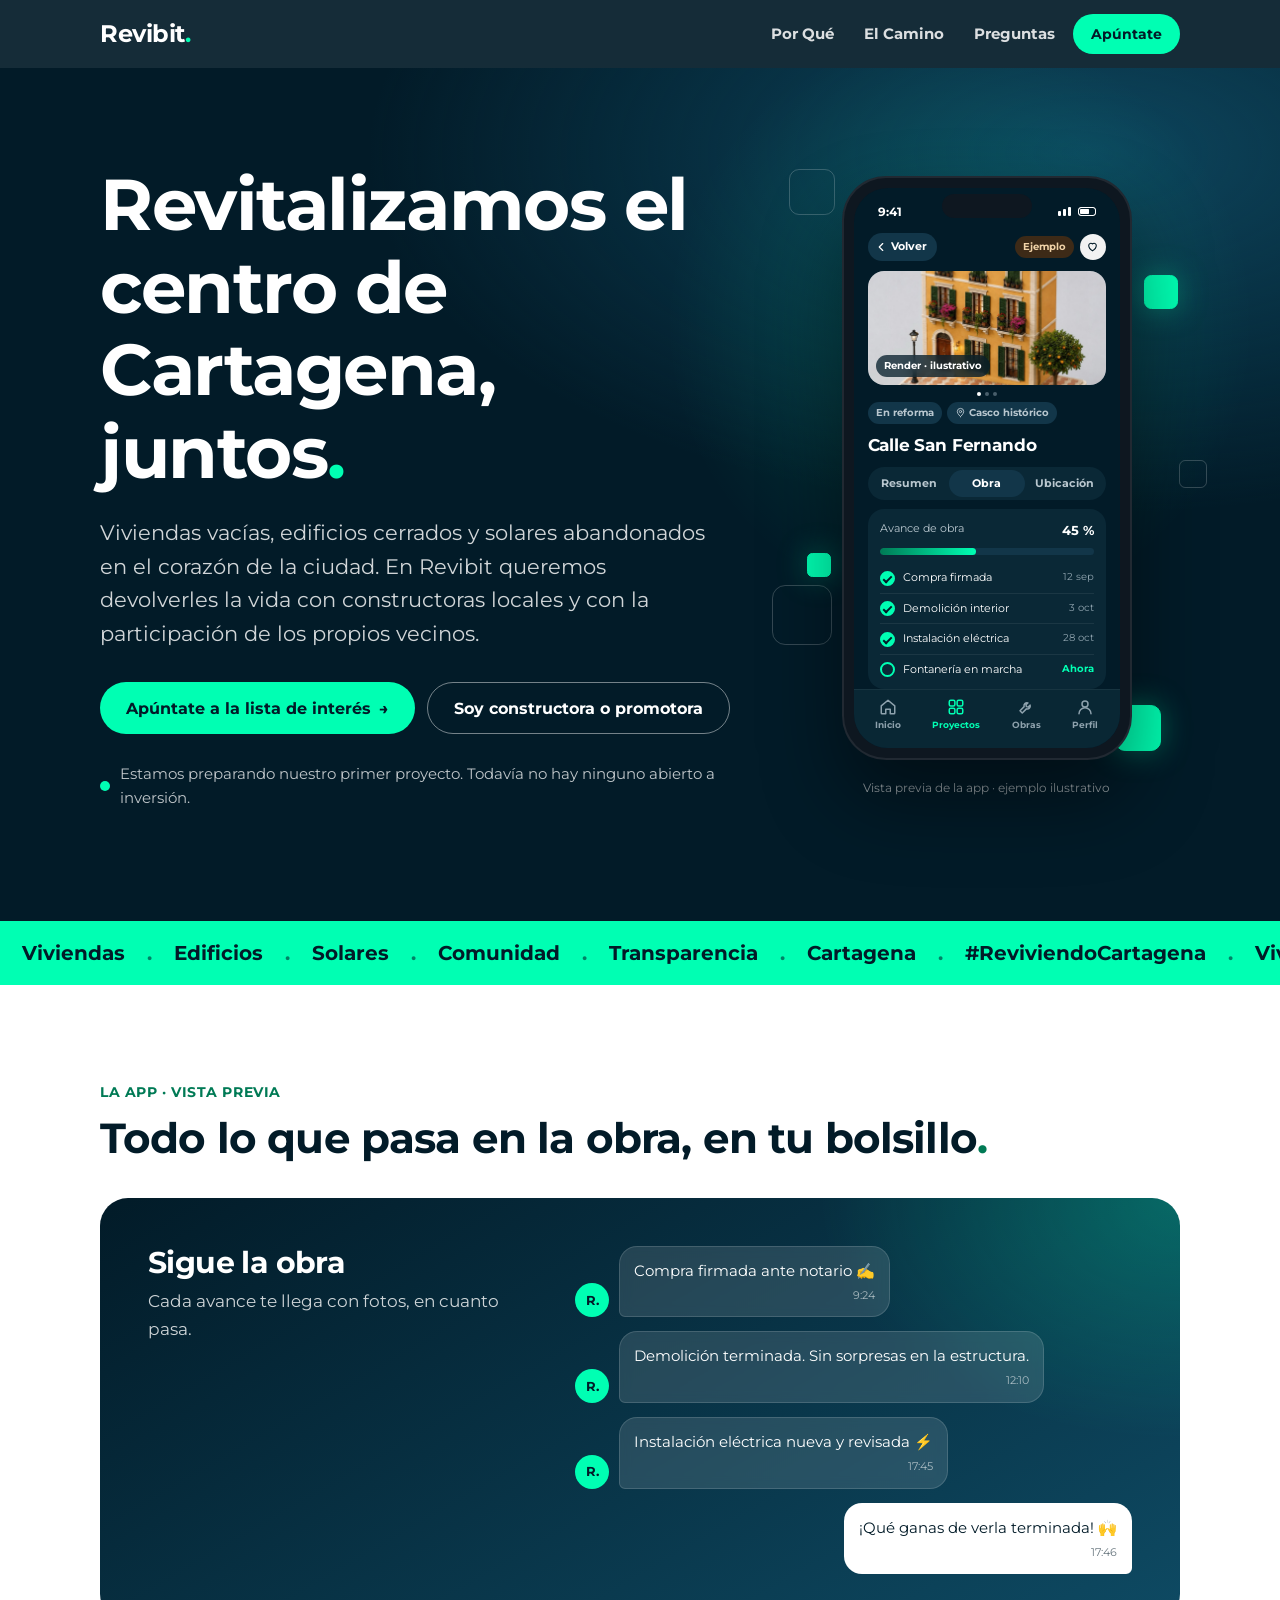
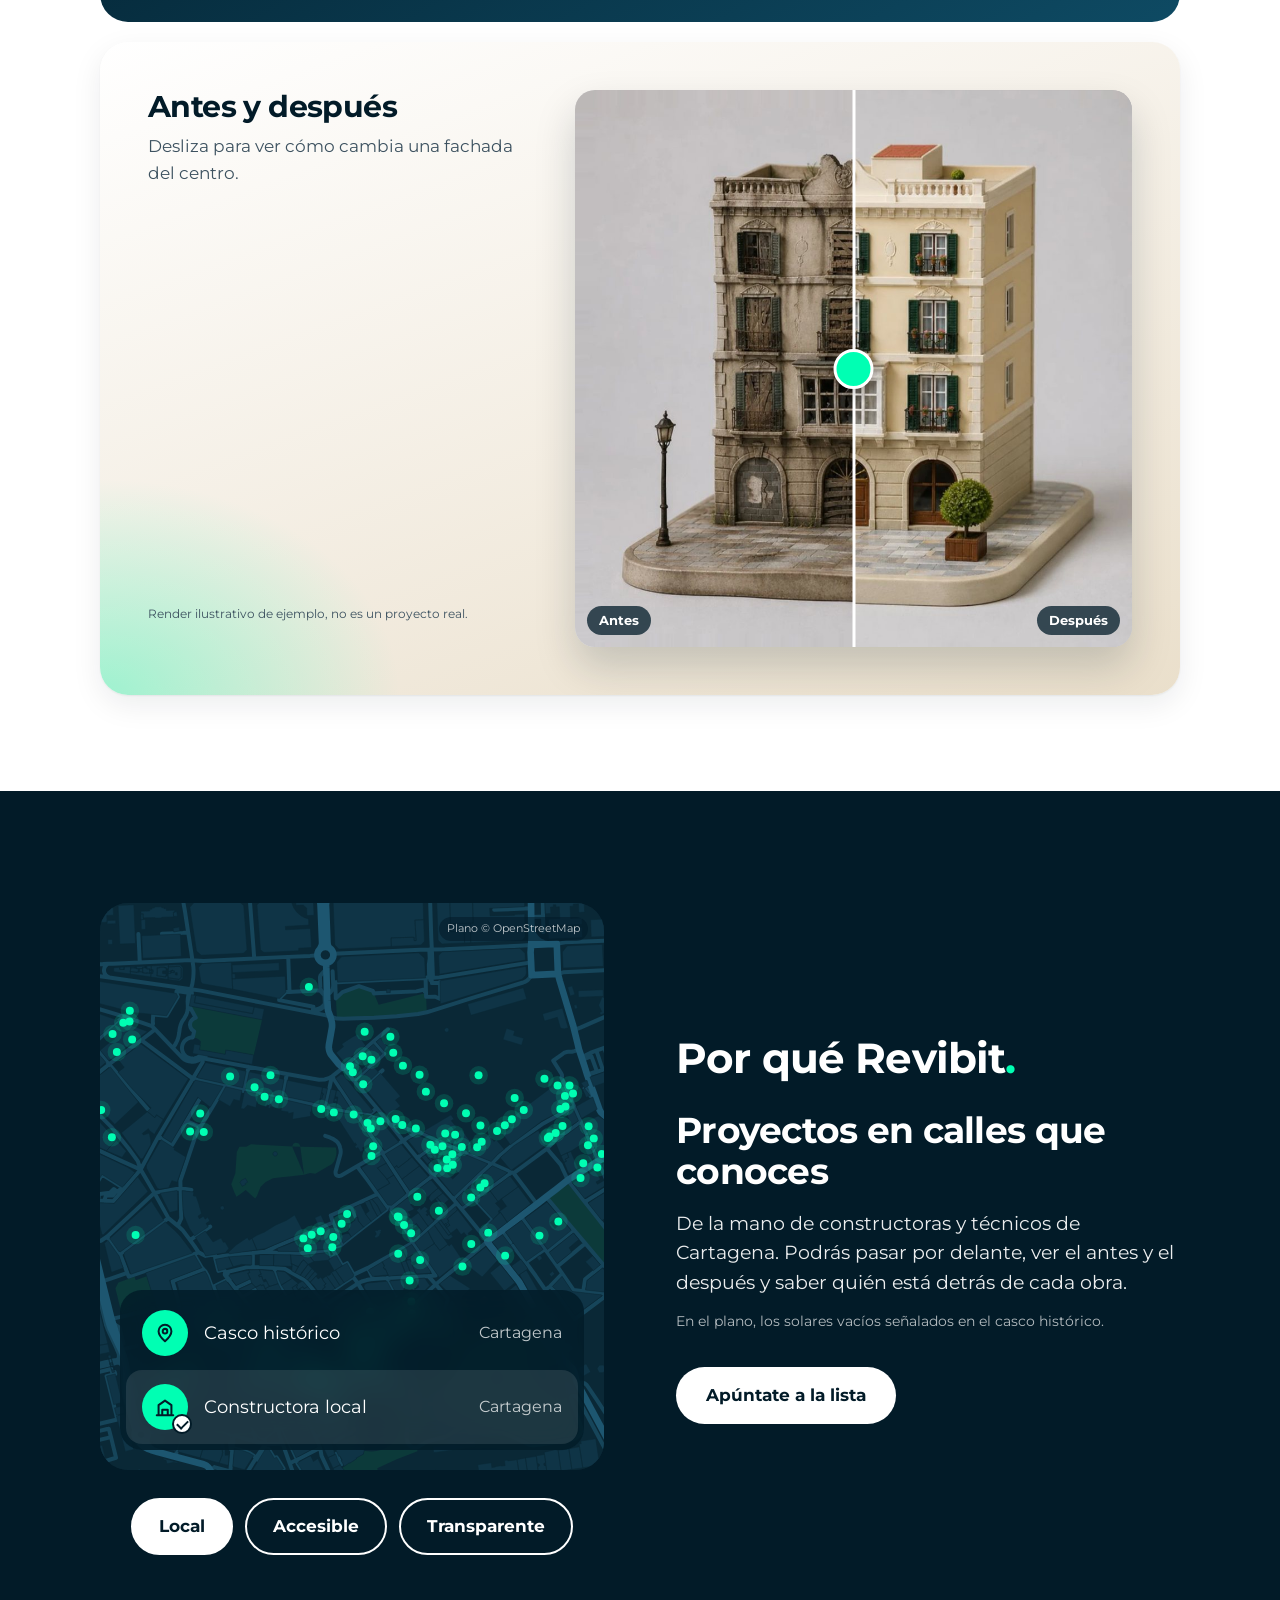
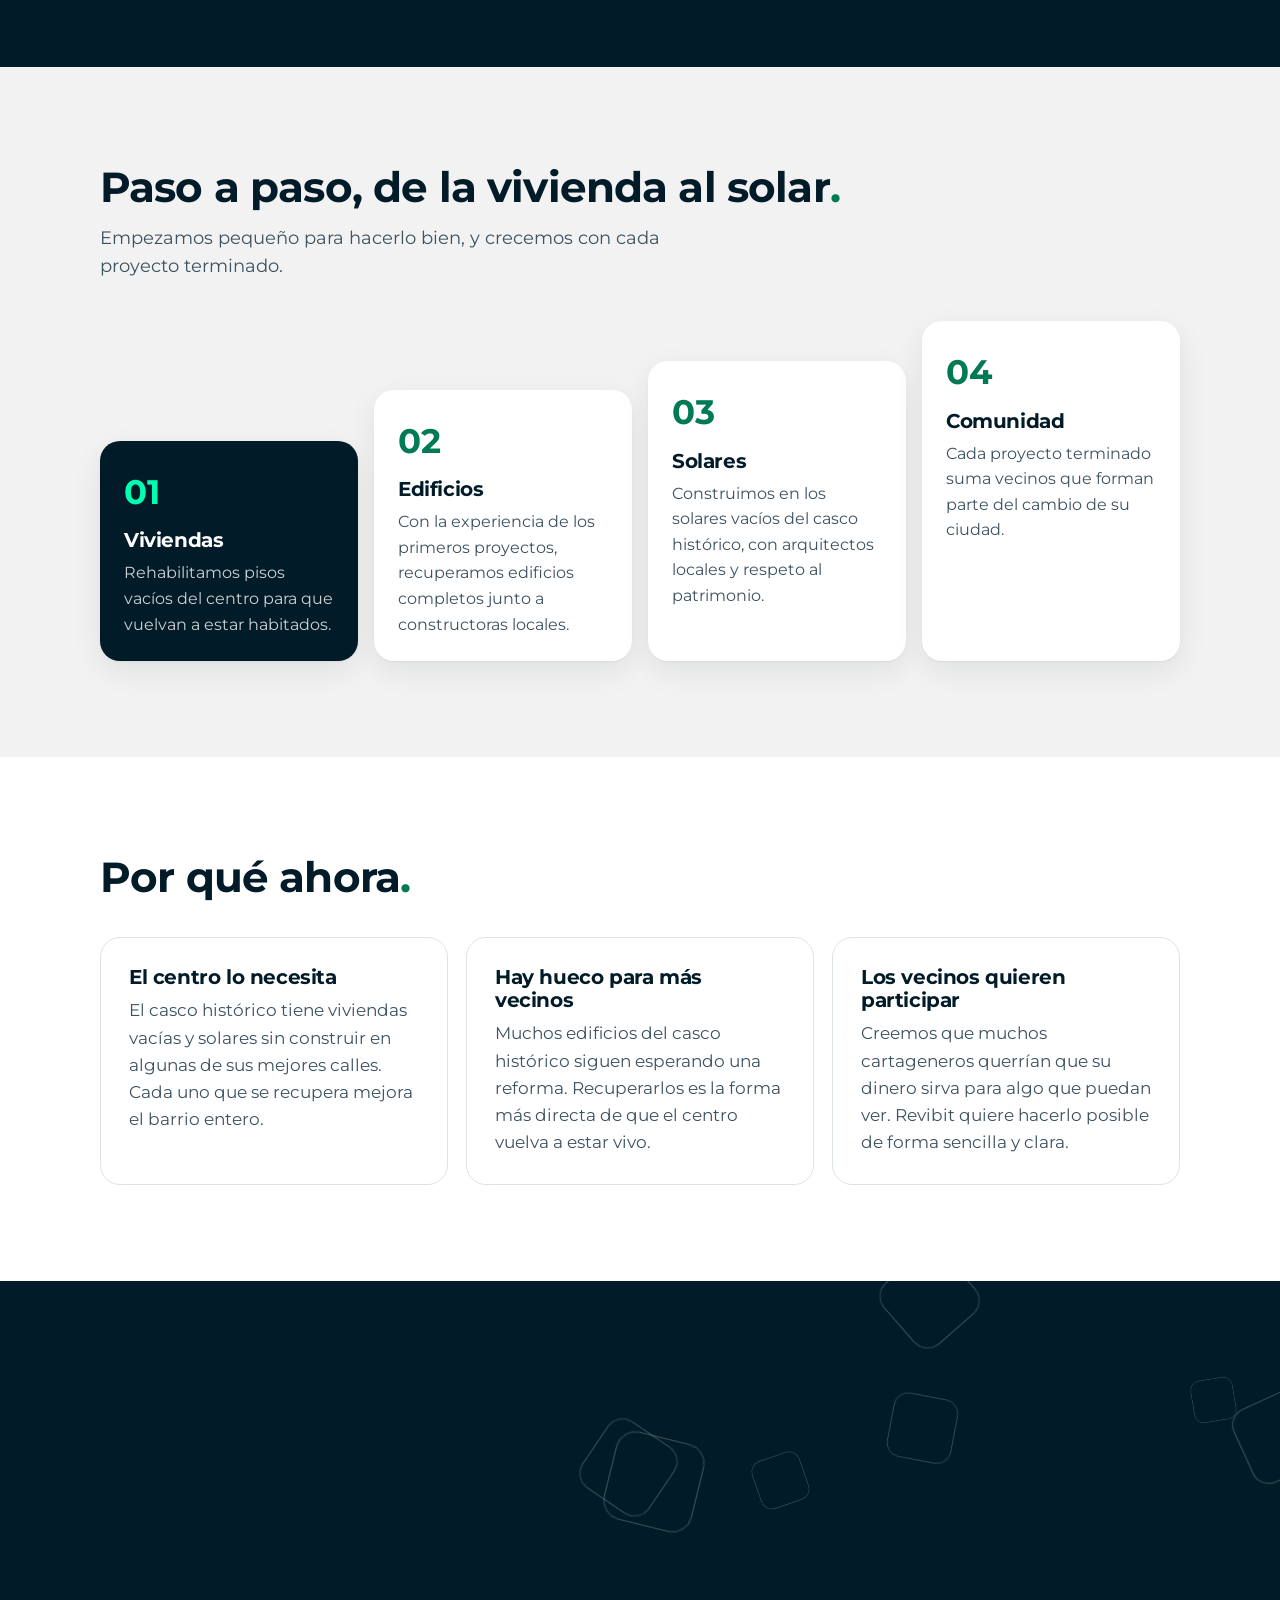
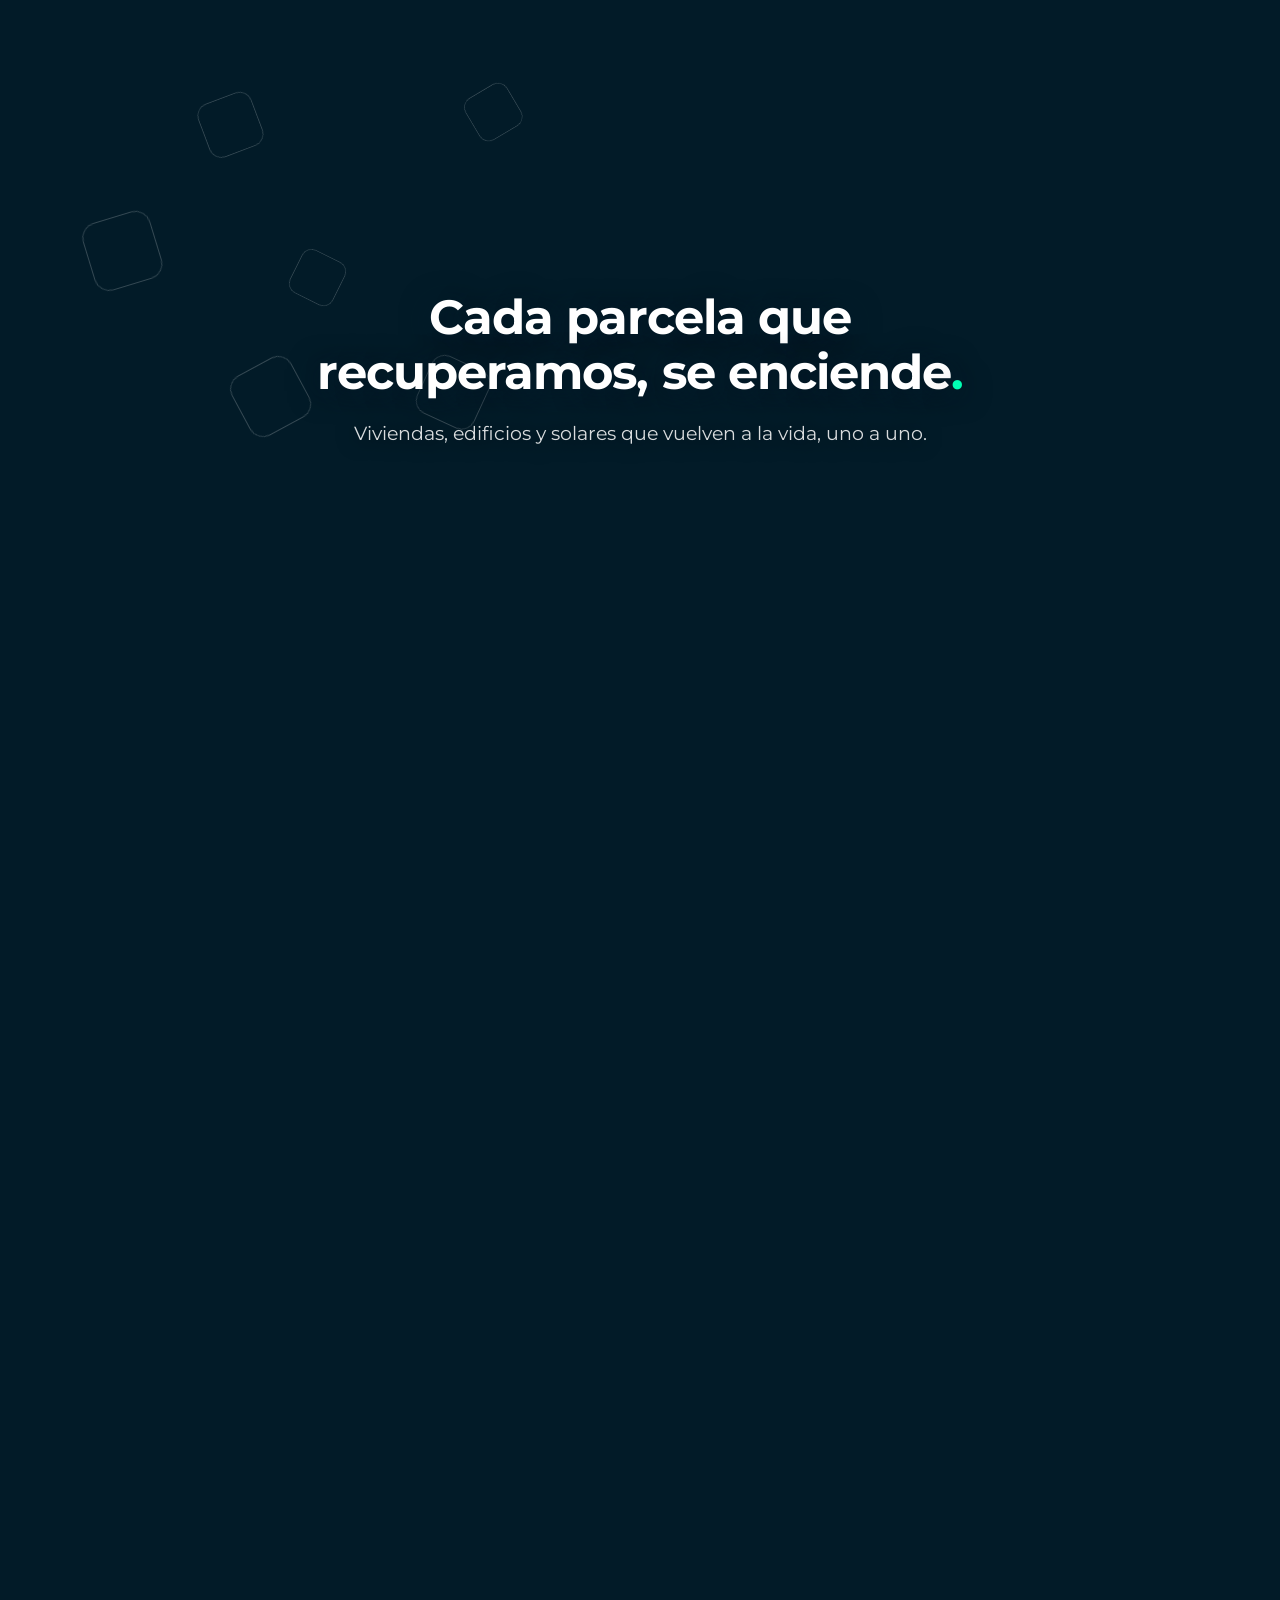
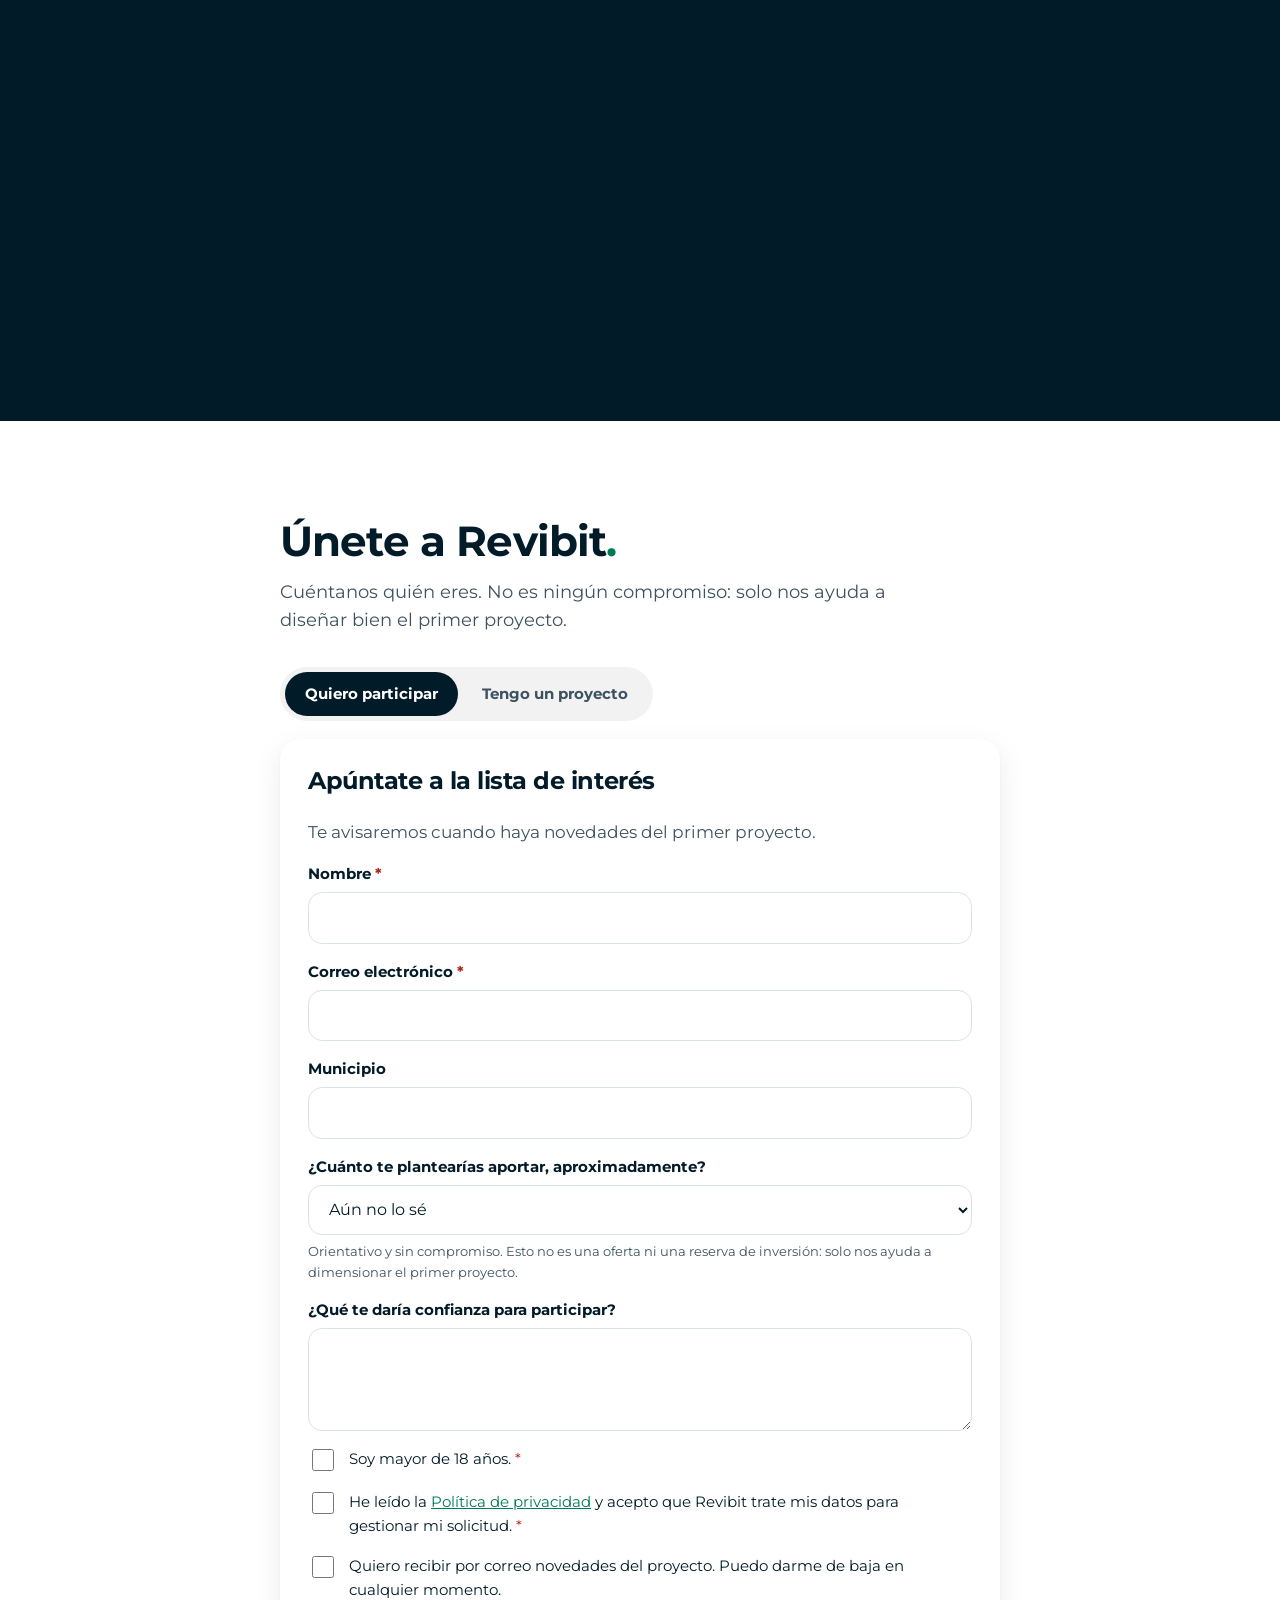
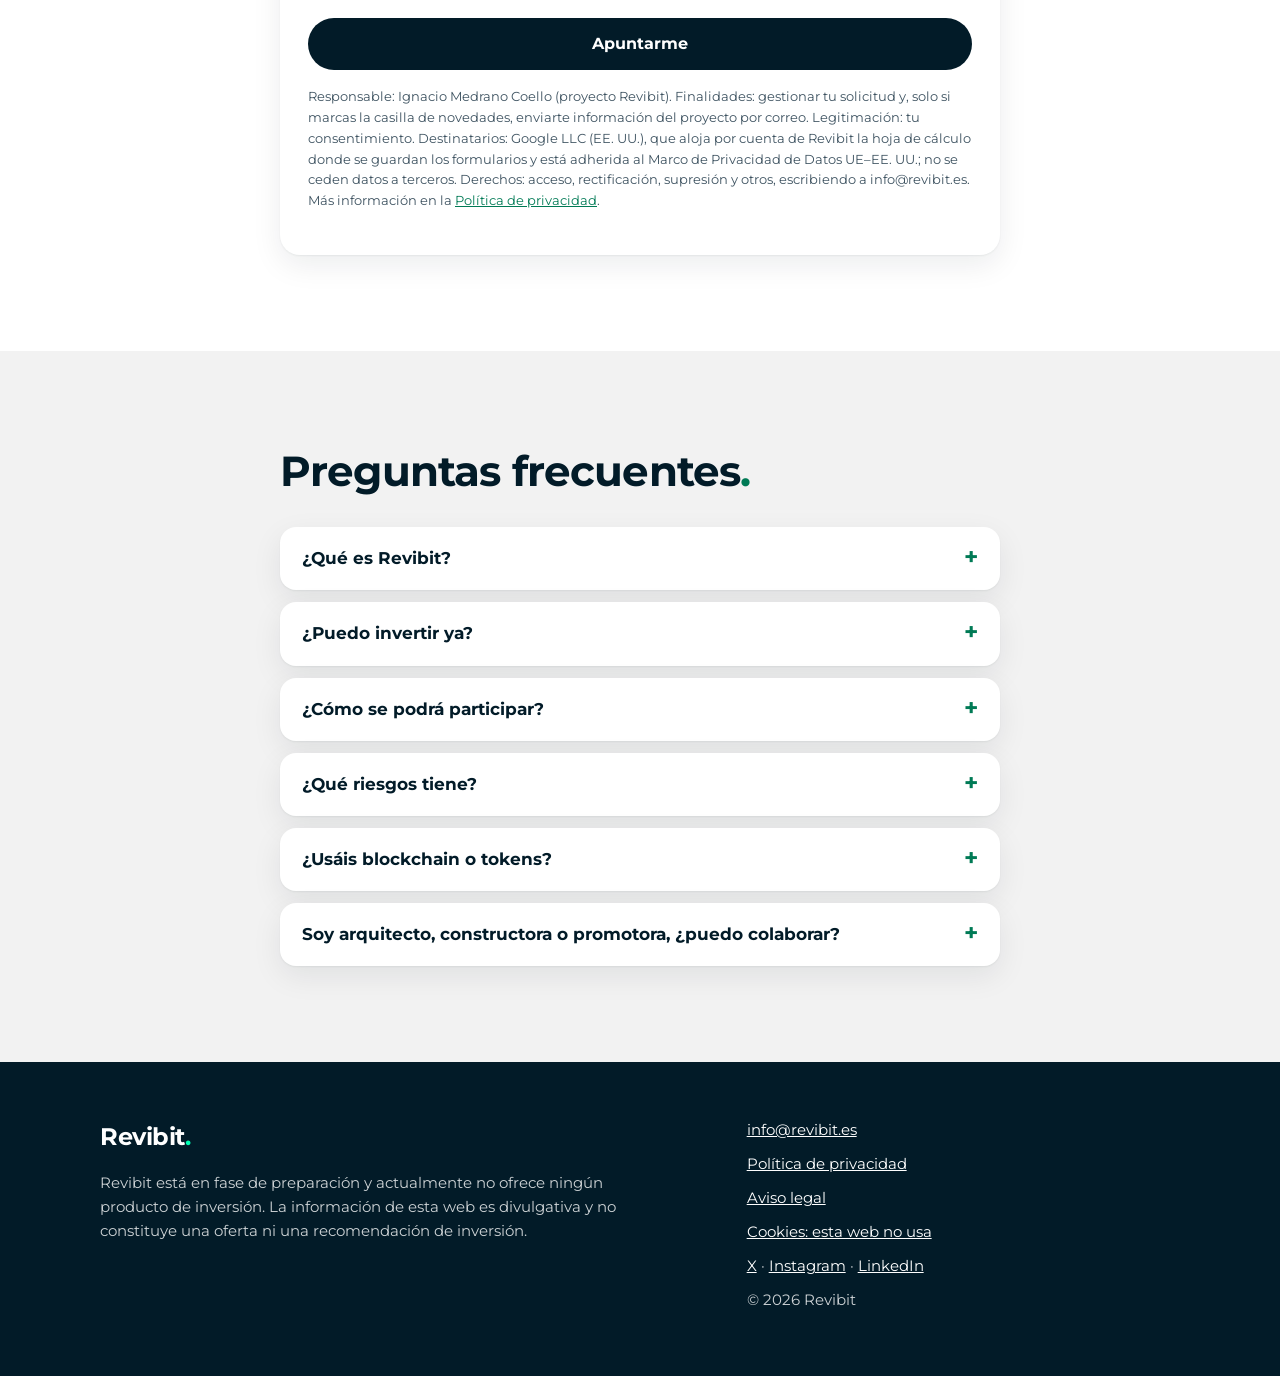
==== commit 3e8d4f43: "Quitar la cita y ver el render entero en el comparador - Se elimina la sección de la cita «Las ciuda" ====
--- a/index.html
+++ b/index.html
@@ -29,8 +29,8 @@
   <link rel="apple-touch-icon" href="img/apple-touch-icon.png">
   <link rel="preload" href="fonts/Montserrat-Regular.woff2" as="font" type="font/woff2" crossorigin>
   <link rel="preload" href="fonts/Montserrat-Bold.woff2" as="font" type="font/woff2" crossorigin>
-  <link rel="stylesheet" href="styles.css?v=19">
-  <link rel="stylesheet" href="anim.css?v=5">
+  <link rel="stylesheet" href="styles.css?v=20">
+  <link rel="stylesheet" href="anim.css?v=6">
 </head>
 <body>
   <a class="skip" href="#contenido">Saltar al contenido</a>
@@ -268,16 +268,6 @@
       </div>
     </section>
 
-    <!-- 5. Cita -->
-    <section class="quote" aria-label="Lema">
-      <div class="wrap">
-        <blockquote>
-          <p>«Las ciudades no se construyen solas; las construimos juntos<span class="dot">.</span>»</p>
-          <footer>Participar en tu ciudad es apostar por su historia, su presente y su futuro. <strong>#ReviviendoCartagena</strong></footer>
-        </blockquote>
-      </div>
-    </section>
-
     <!-- 6. Formularios -->
     <section class="section" id="lista" aria-labelledby="lista-t">
       <div class="wrap narrow">
@@ -360,7 +350,7 @@
     </div>
   </footer>
 
-  <script src="script.js?v=14"></script>
+  <script src="script.js?v=15"></script>
   <script src="anim.js?v=1"></script>
 </body>
 </html>
--- a/styles.css
+++ b/styles.css
@@ -106,11 +106,6 @@
 .badge { display: inline-block; font-size: 12px; font-weight: 700; background: var(--neon); color: var(--navy); padding: 4px 10px; border-radius: 999px; margin-bottom: 14px; }
 
 /* Cita */
-.quote { background: var(--navy); color: var(--white); padding: 96px 0; }
-.quote blockquote { margin: 0; max-width: 900px; }
-.quote blockquote p { font-size: clamp(28px, 4.2vw, 46px); font-weight: 700; line-height: 1.2; letter-spacing: -0.02em; margin: 0; }
-.quote footer { margin-top: 20px; color: rgba(255,255,255,.8); font-size: 18px; }
-.quote strong { color: var(--neon); }
 
 /* Pestañas y formularios */
 .tabs { display: inline-flex; gap: 4px; padding: 5px; margin: 32px 0 18px; background: var(--gray); border-radius: 999px; }
--- a/anim.css
+++ b/anim.css
@@ -101,7 +101,7 @@
 .bubbles li.me { justify-content: flex-end; }
 .bubbles li.me span { background: #fff; color: var(--navy); border-radius: 18px 18px 6px 18px; }
 
-.compare { position: relative; aspect-ratio: 5 / 4; background: #e9e9e9; border-radius: 20px; overflow: hidden; box-shadow: 0 20px 40px rgba(2,27,40,.18); }
+.compare { position: relative; aspect-ratio: 1 / 1; background: #e9e9e9; border-radius: 20px; overflow: hidden; box-shadow: 0 20px 40px rgba(2,27,40,.18); }
 .cmp-layer { position: absolute; inset: 0; width: 100%; height: 100%; object-fit: cover; display: block; }
 .cmp-after { clip-path: inset(0 0 0 var(--cut, 50%)); overflow: hidden; }
 .cmp-after img { width: 100%; height: 100%; object-fit: cover; display: block; }
@@ -165,7 +165,7 @@
 }
 .assemble .dot { color: var(--neon); }
 @keyframes ping { 0% { box-shadow: 0 0 0 0 rgba(0,255,179,.55); } 100% { box-shadow: 0 0 0 9px rgba(0,255,179,0); } }
-.compare img { object-position: 50% 22%; }
+.compare img { object-position: 50% 50%; }
 /* Mientras un botón lleva la página hasta otra sección: las parcelas pasan
    como una sección normal (ya encajadas y encendidas), sin tramo fijo. */
 .assemble.flujo { height: 100vh; }
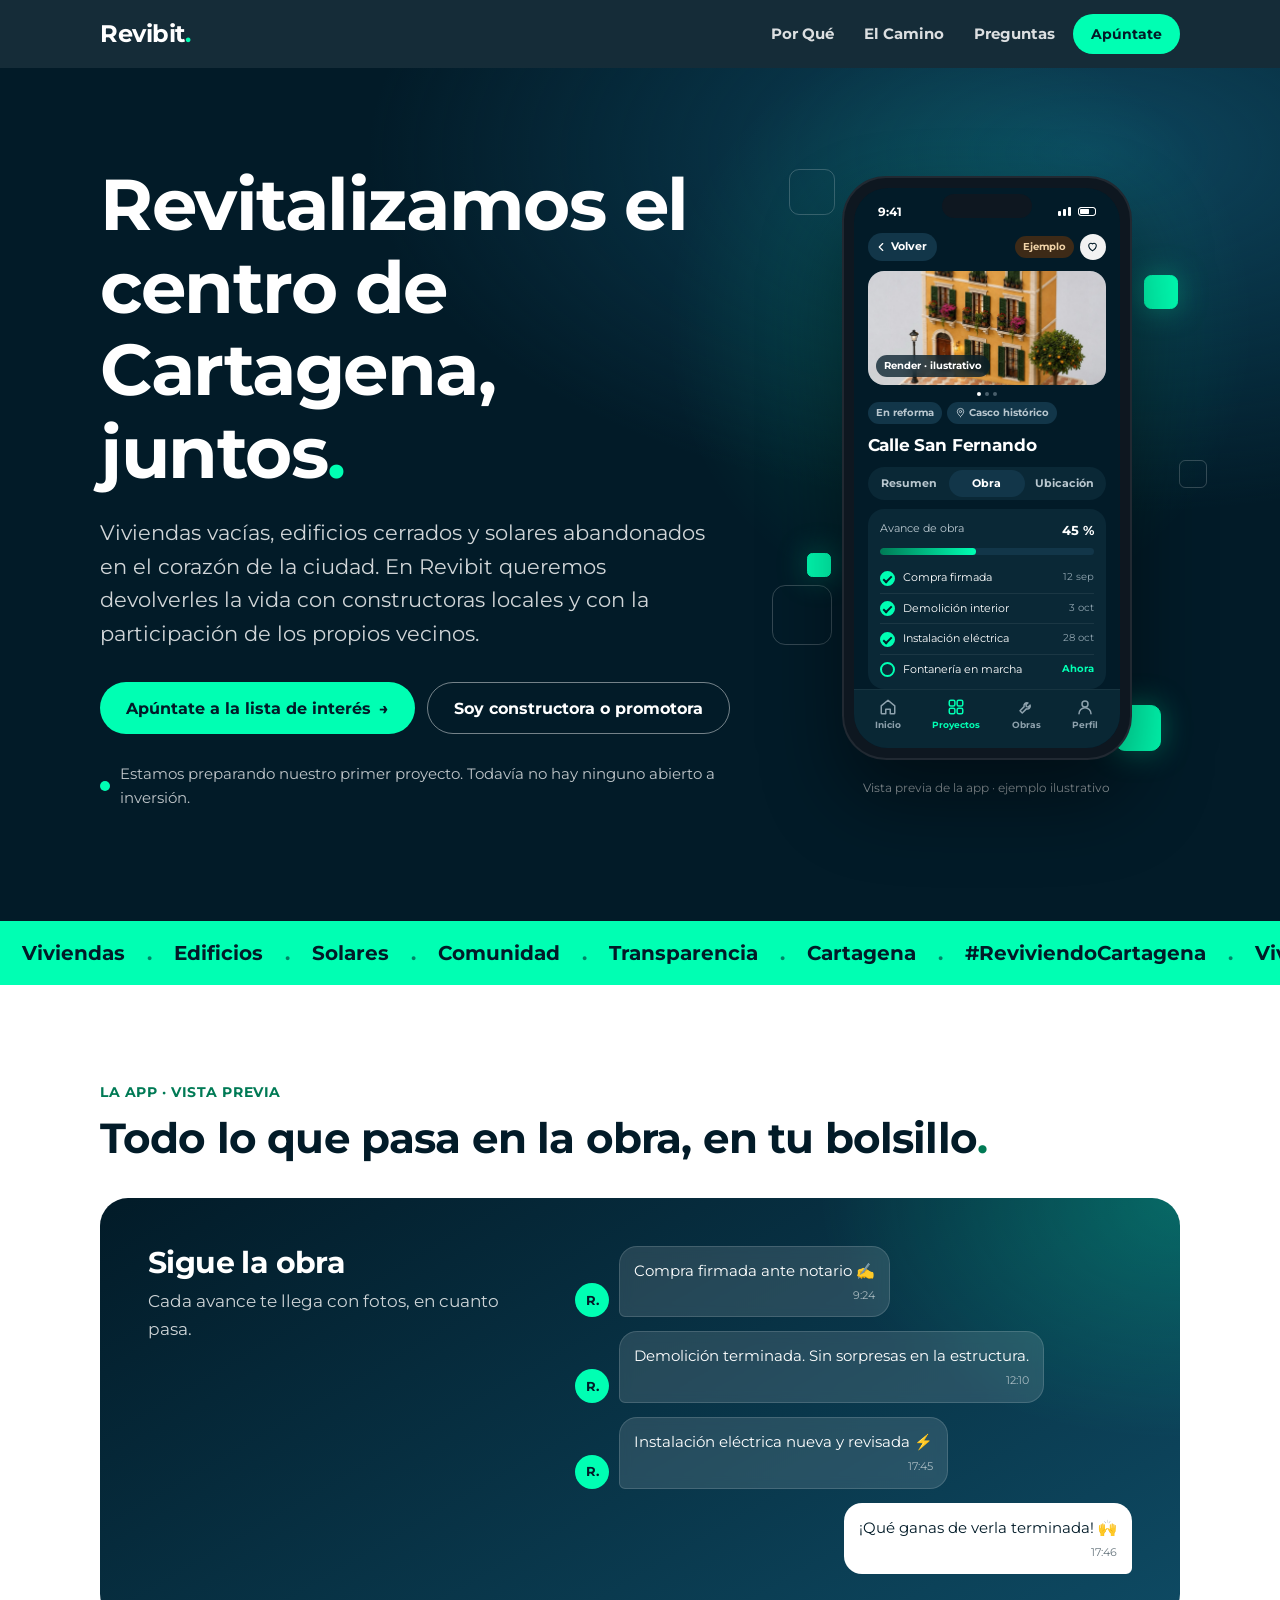
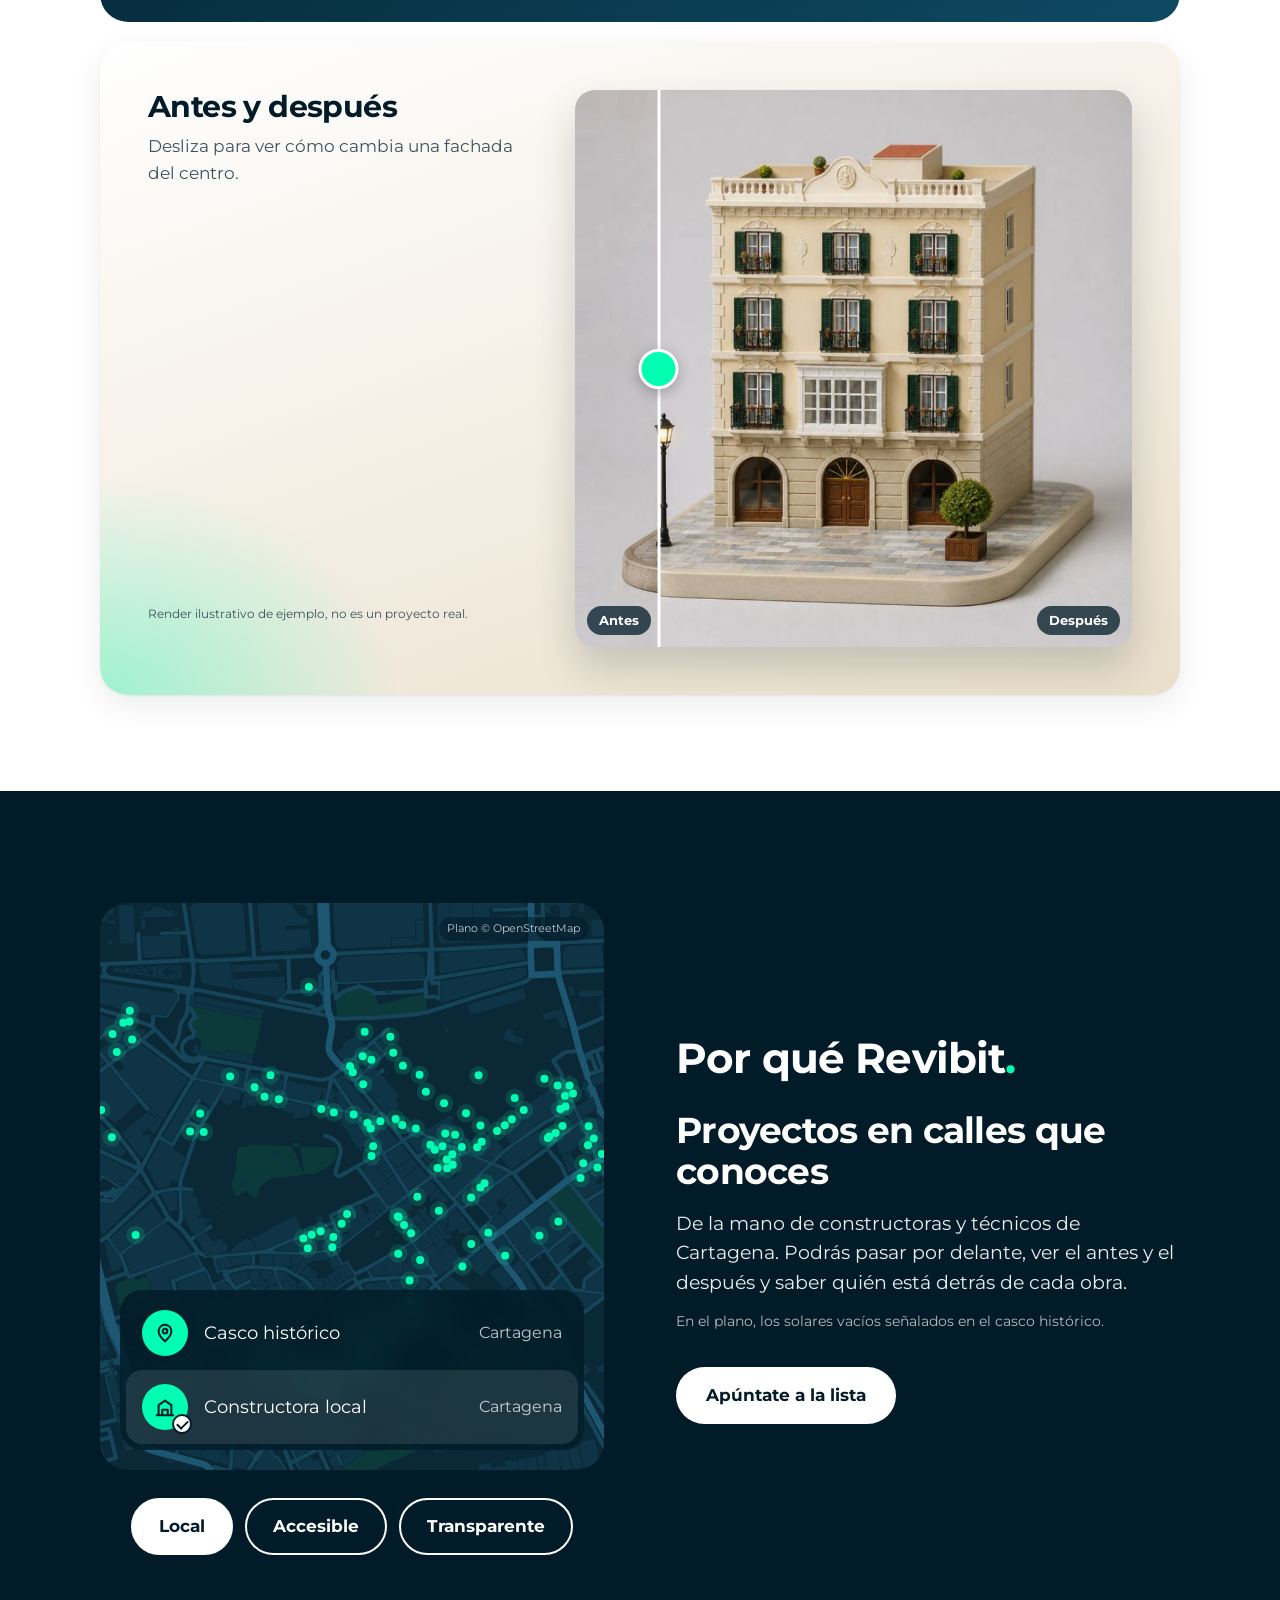
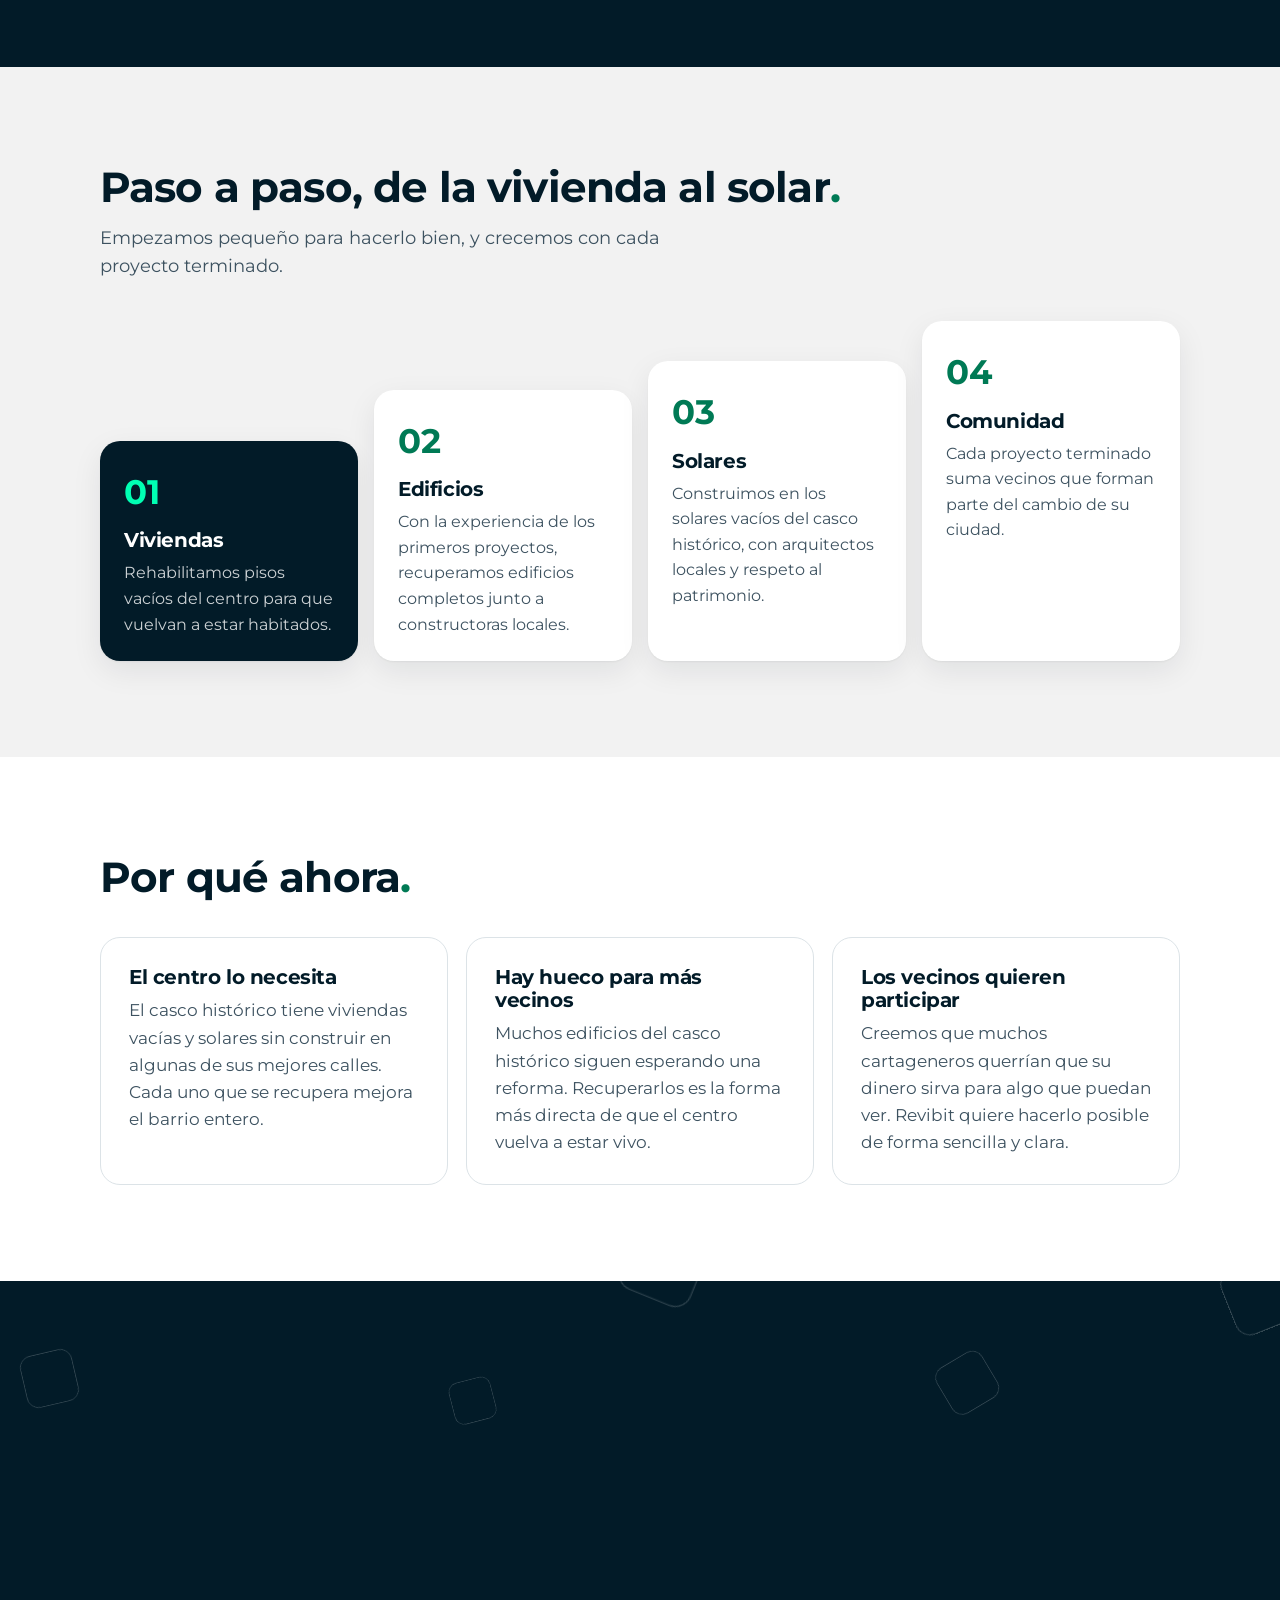
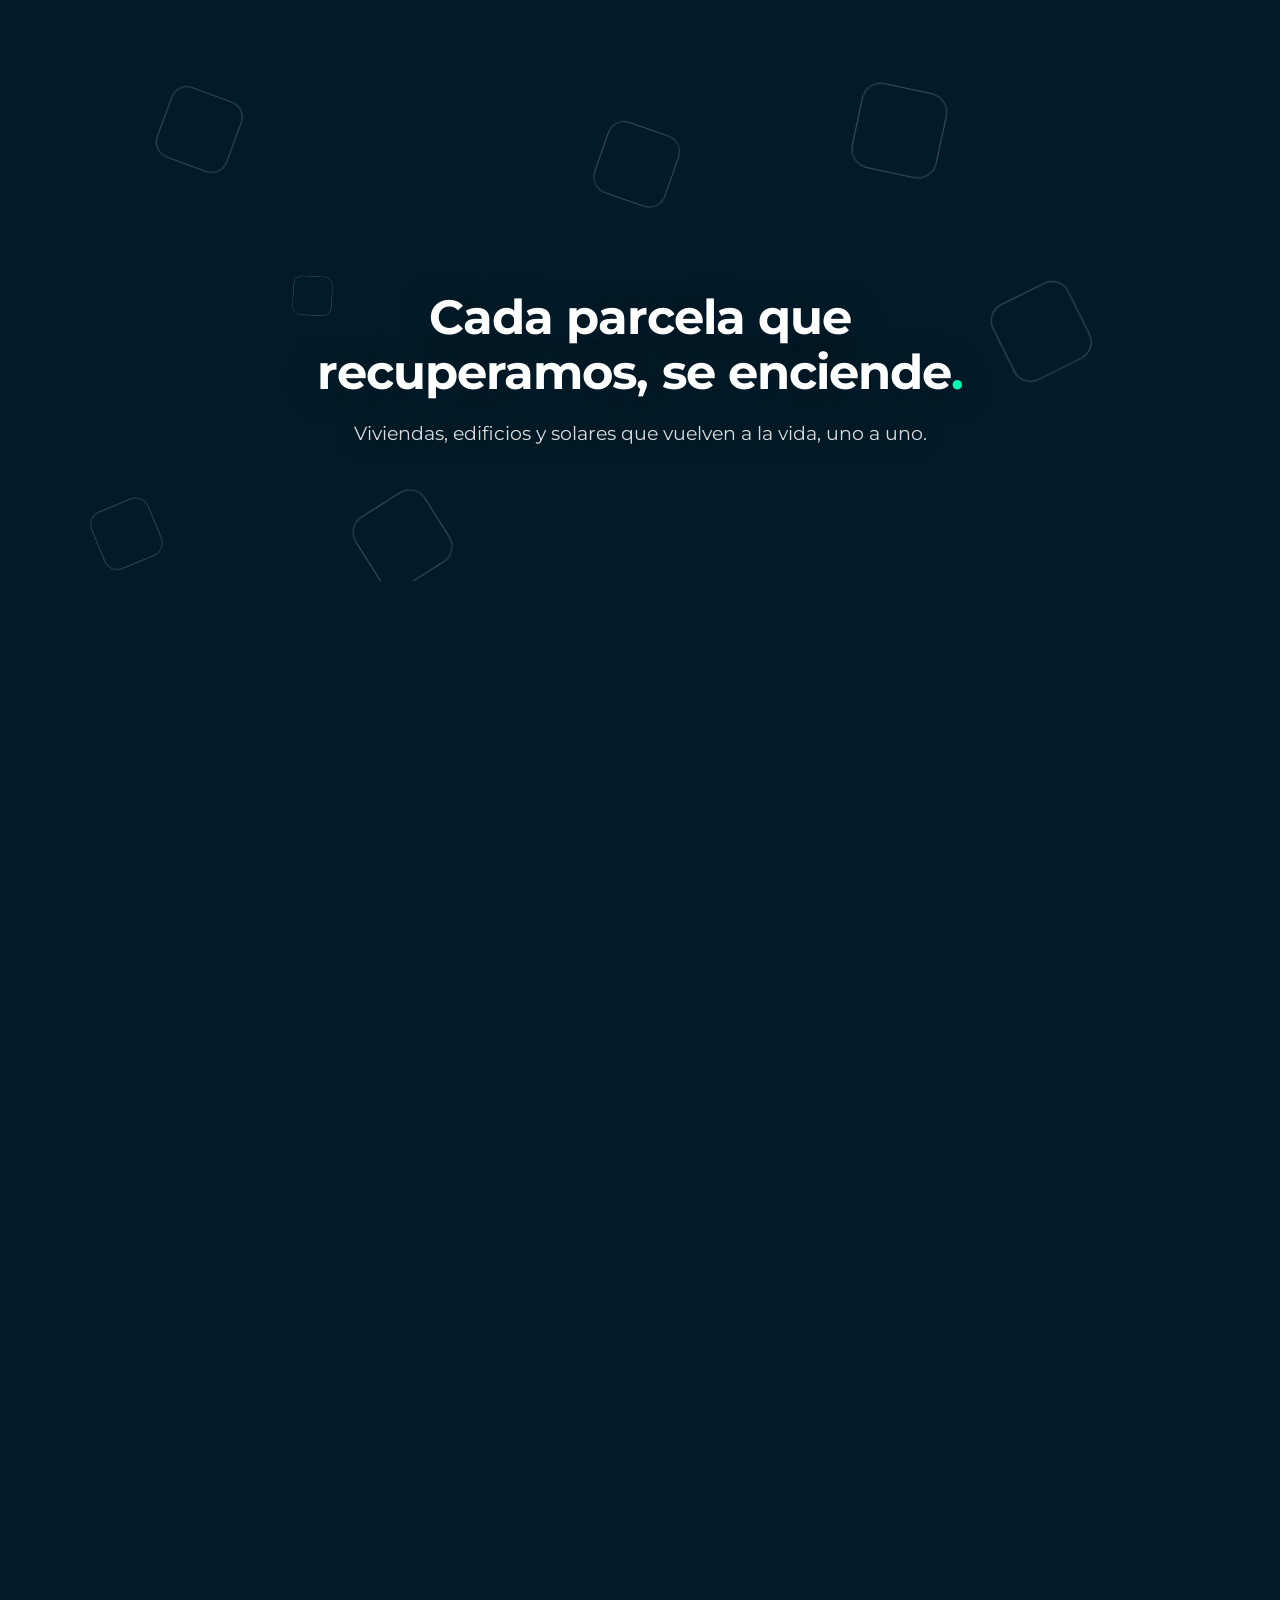
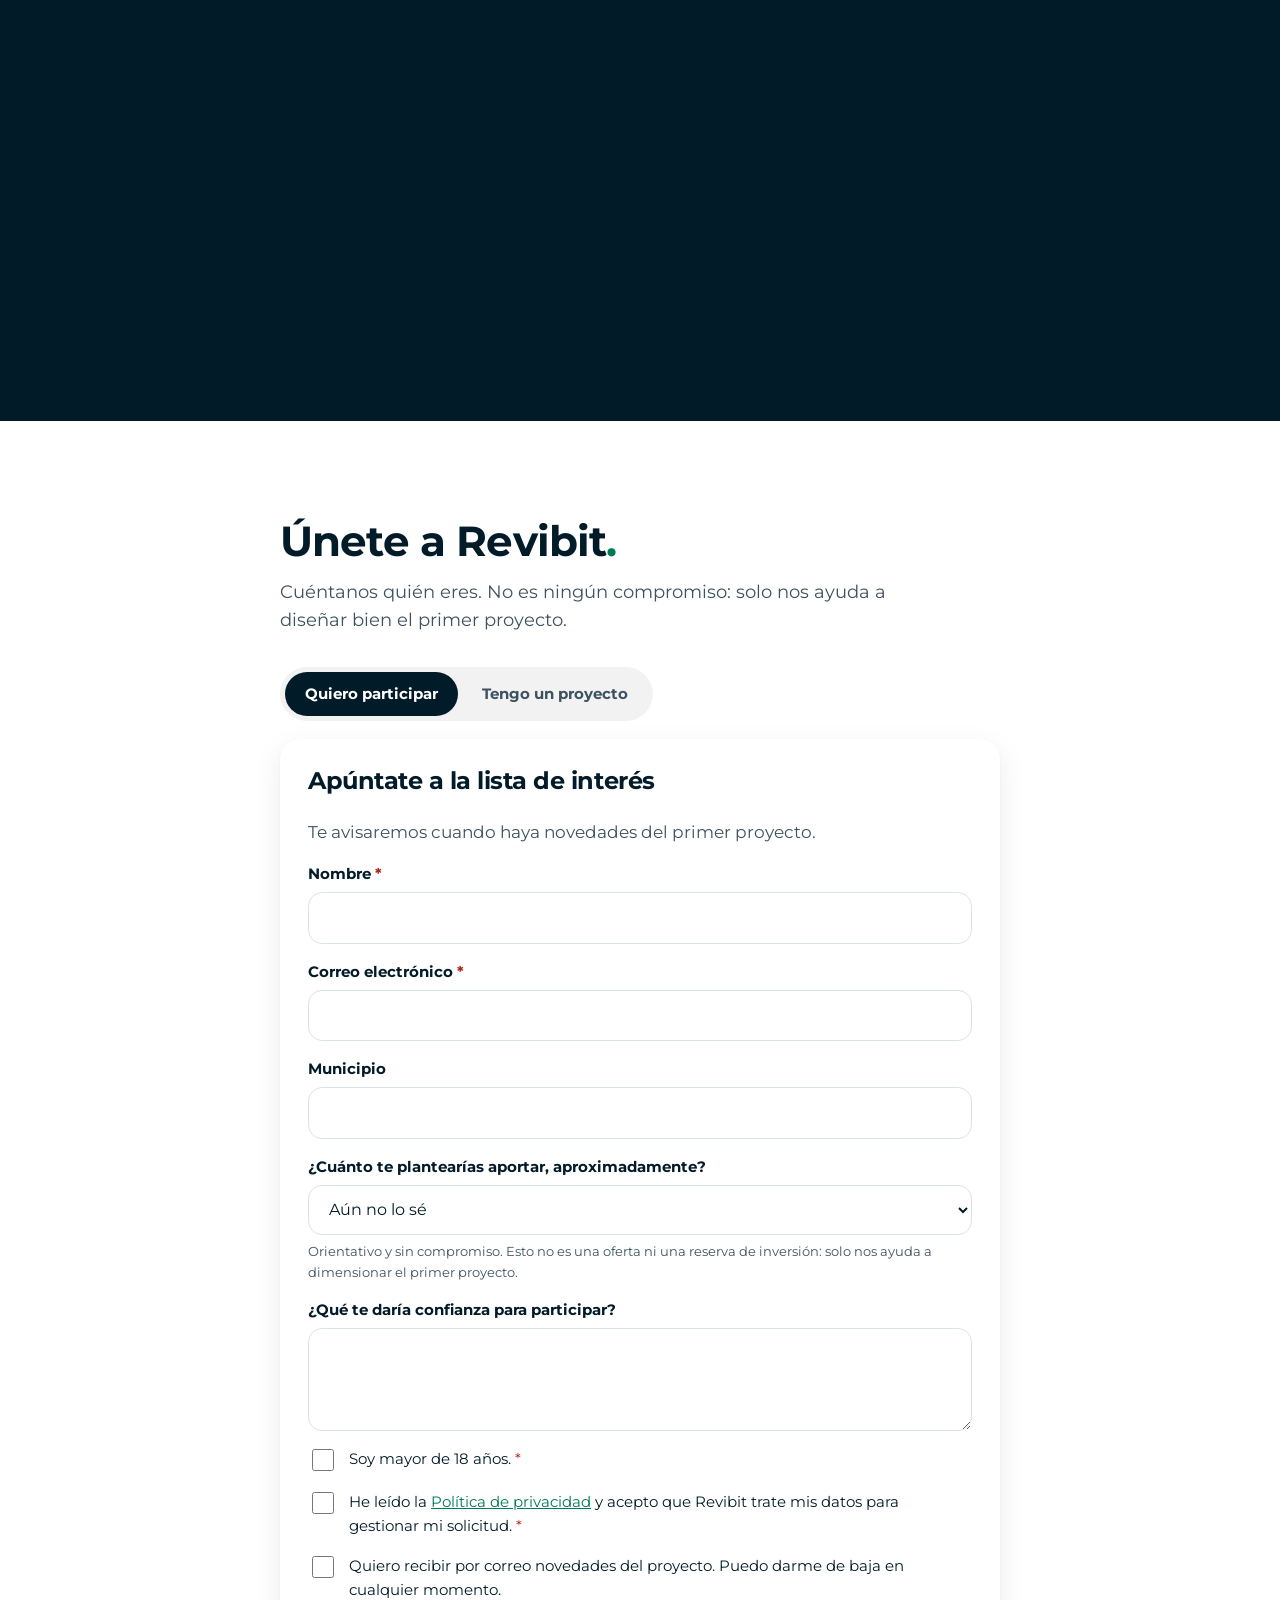
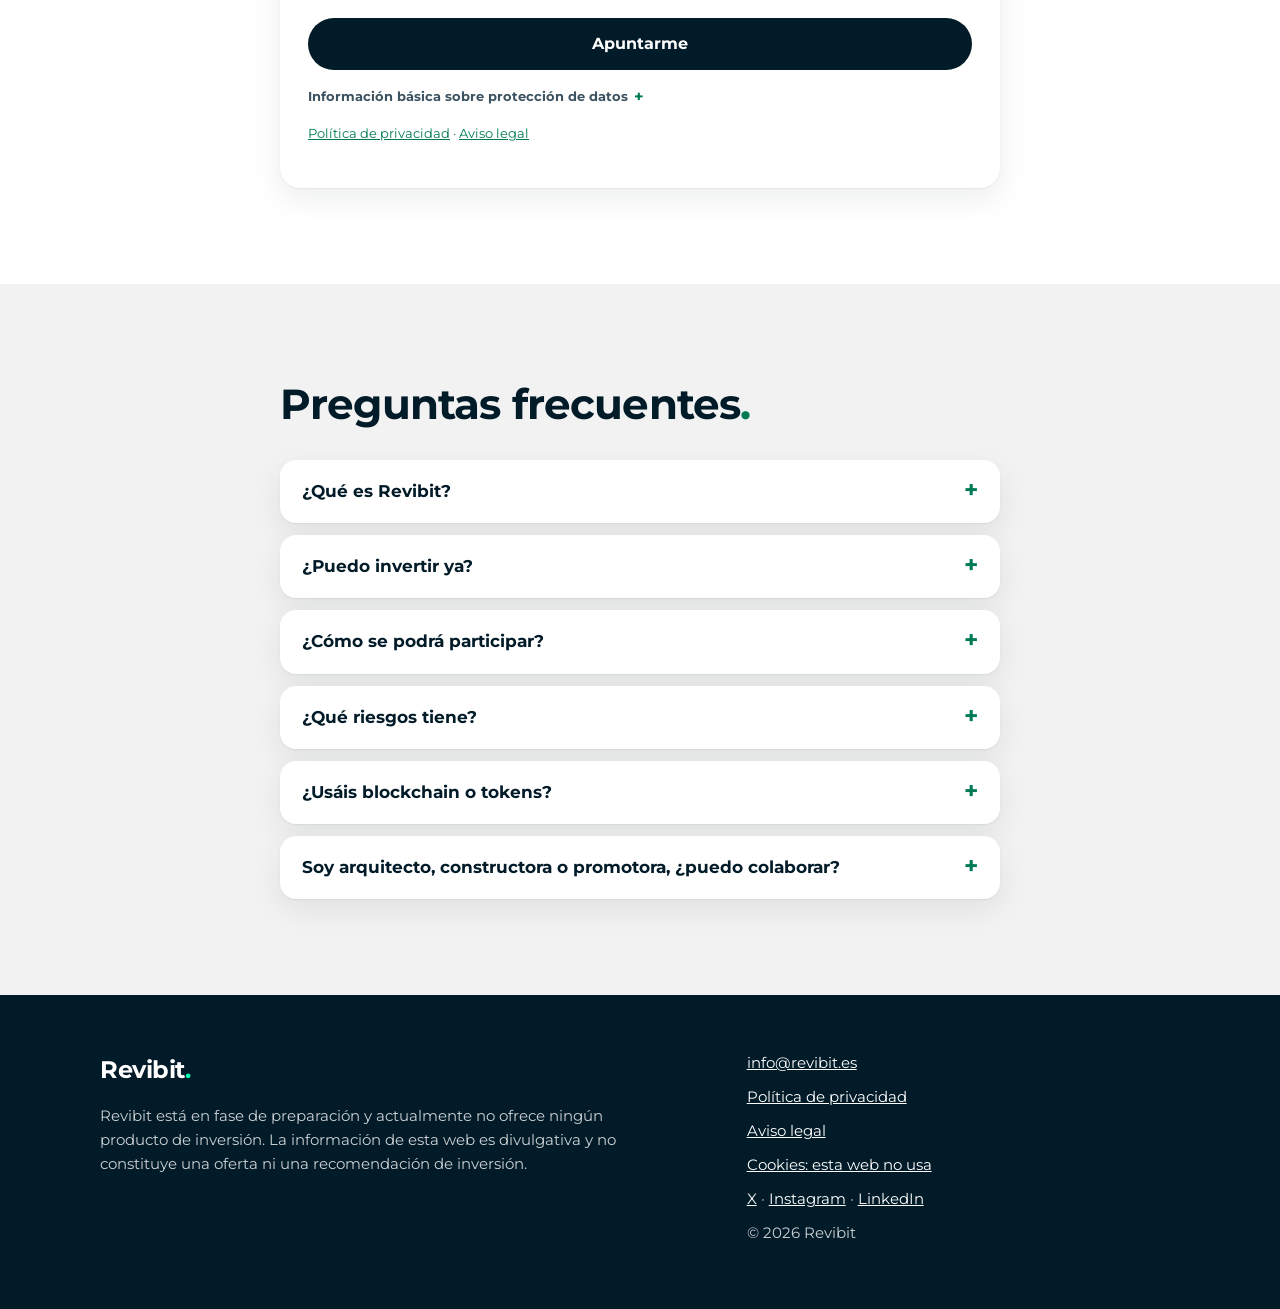
==== commit d07b0966: "Formularios: información de protección de datos en desplegable La primera capa pasa a un desplegable" ====
--- a/index.html
+++ b/index.html
@@ -29,7 +29,7 @@
   <link rel="apple-touch-icon" href="img/apple-touch-icon.png">
   <link rel="preload" href="fonts/Montserrat-Regular.woff2" as="font" type="font/woff2" crossorigin>
   <link rel="preload" href="fonts/Montserrat-Bold.woff2" as="font" type="font/woff2" crossorigin>
-  <link rel="stylesheet" href="styles.css?v=20">
+  <link rel="stylesheet" href="styles.css?v=21">
   <link rel="stylesheet" href="anim.css?v=6">
 </head>
 <body>
@@ -295,7 +295,8 @@
           <label class="check"><input type="checkbox" name="novedades" value="Sí"> <span>Quiero recibir por correo novedades del proyecto. Puedo darme de baja en cualquier momento.</span></label>
           <input type="text" name="_gotcha" class="hp" tabindex="-1" autocomplete="off" aria-hidden="true">
           <button class="btn btn-navy btn-block" type="submit">Apuntarme</button>
-          <p class="layer">Responsable: Ignacio Medrano Coello (proyecto Revibit). Finalidades: gestionar tu solicitud y, solo si marcas la casilla de novedades, enviarte información del proyecto por correo. Legitimación: tu consentimiento. Destinatarios: Google LLC (EE. UU.), que aloja por cuenta de Revibit la hoja de cálculo donde se guardan los formularios y está adherida al Marco de Privacidad de Datos UE–EE. UU.; no se ceden datos a terceros. Derechos: acceso, rectificación, supresión y otros, escribiendo a info@revibit.es. Más información en la <a href="privacidad.html">Política de privacidad</a>.</p>
+          <details class="layer"><summary>Información básica sobre protección de datos</summary><p><b>Responsable:</b> titular de revibit.es, NIF 24426946A (datos completos en el <a href="aviso-legal.html">Aviso legal</a>). <b>Finalidad:</b> gestionar tu solicitud y, solo si marcas la casilla de novedades, enviarte información del proyecto por correo. <b>Legitimación:</b> tu consentimiento. <b>Destinatarios:</b> Google LLC (EE. UU.) aloja la hoja de cálculo de los formularios, adherida al Marco de Privacidad de Datos UE–EE. UU.; no se ceden datos a terceros. <b>Derechos:</b> acceso, rectificación, supresión y otros, escribiendo a info@revibit.es.</p></details>
+          <p class="layer-links"><a href="privacidad.html">Política de privacidad</a> · <a href="aviso-legal.html">Aviso legal</a></p>
           <p class="msg" role="status" aria-live="polite"></p>
         </form>
 
@@ -311,7 +312,8 @@
           <label class="check"><input type="checkbox" name="privacidad" required> <span>He leído la <a href="privacidad.html">Política de privacidad</a> y acepto que Revibit trate mis datos para gestionar mi solicitud. <span class="req" aria-hidden="true">*</span></span></label>
           <input type="text" name="_gotcha" class="hp" tabindex="-1" autocomplete="off" aria-hidden="true">
           <button class="btn btn-navy btn-block" type="submit">Enviar</button>
-          <p class="layer">Responsable: Ignacio Medrano Coello (proyecto Revibit). Finalidad: valorar tu proyecto y contactarte. Legitimación: tu consentimiento. Destinatarios: Google LLC (EE. UU.), que aloja por cuenta de Revibit la hoja de cálculo donde se guardan los formularios y está adherida al Marco de Privacidad de Datos UE–EE. UU.; no se ceden datos a terceros. Derechos: escribiendo a info@revibit.es. Más información en la <a href="privacidad.html">Política de privacidad</a>.</p>
+          <details class="layer"><summary>Información básica sobre protección de datos</summary><p><b>Responsable:</b> titular de revibit.es, NIF 24426946A (datos completos en el <a href="aviso-legal.html">Aviso legal</a>). <b>Finalidad:</b> valorar tu proyecto y contactarte. <b>Legitimación:</b> tu consentimiento. <b>Destinatarios:</b> Google LLC (EE. UU.) aloja la hoja de cálculo de los formularios, adherida al Marco de Privacidad de Datos UE–EE. UU.; no se ceden datos a terceros. <b>Derechos:</b> escribiendo a info@revibit.es.</p></details>
+          <p class="layer-links"><a href="privacidad.html">Política de privacidad</a> · <a href="aviso-legal.html">Aviso legal</a></p>
           <p class="msg" role="status" aria-live="polite"></p>
         </form>
       </div>
--- a/styles.css
+++ b/styles.css
@@ -123,6 +123,12 @@
 .check { display: flex; gap: 12px; align-items: flex-start; font-size: 15px; }
 .check input { width: 22px; height: 22px; margin-top: 2px; flex-shrink: 0; accent-color: var(--green); }
 .layer { font-size: 13px; color: var(--text-2); margin: 0; }
+details.layer summary { cursor: pointer; font-weight: 700; list-style: none; display: inline-flex; align-items: center; gap: 6px; }
+details.layer summary::-webkit-details-marker { display: none; }
+details.layer summary::after { content: "+"; font-size: 16px; line-height: 1; color: var(--green); }
+details.layer[open] summary::after { content: "–"; }
+details.layer p { margin: 8px 0 0; }
+.layer-links { font-size: 13px; margin: 6px 0 0; }
 .msg { margin: 0; font-weight: 700; }
 .msg.ok { color: var(--green); }
 .msg.err { color: #b42318; }
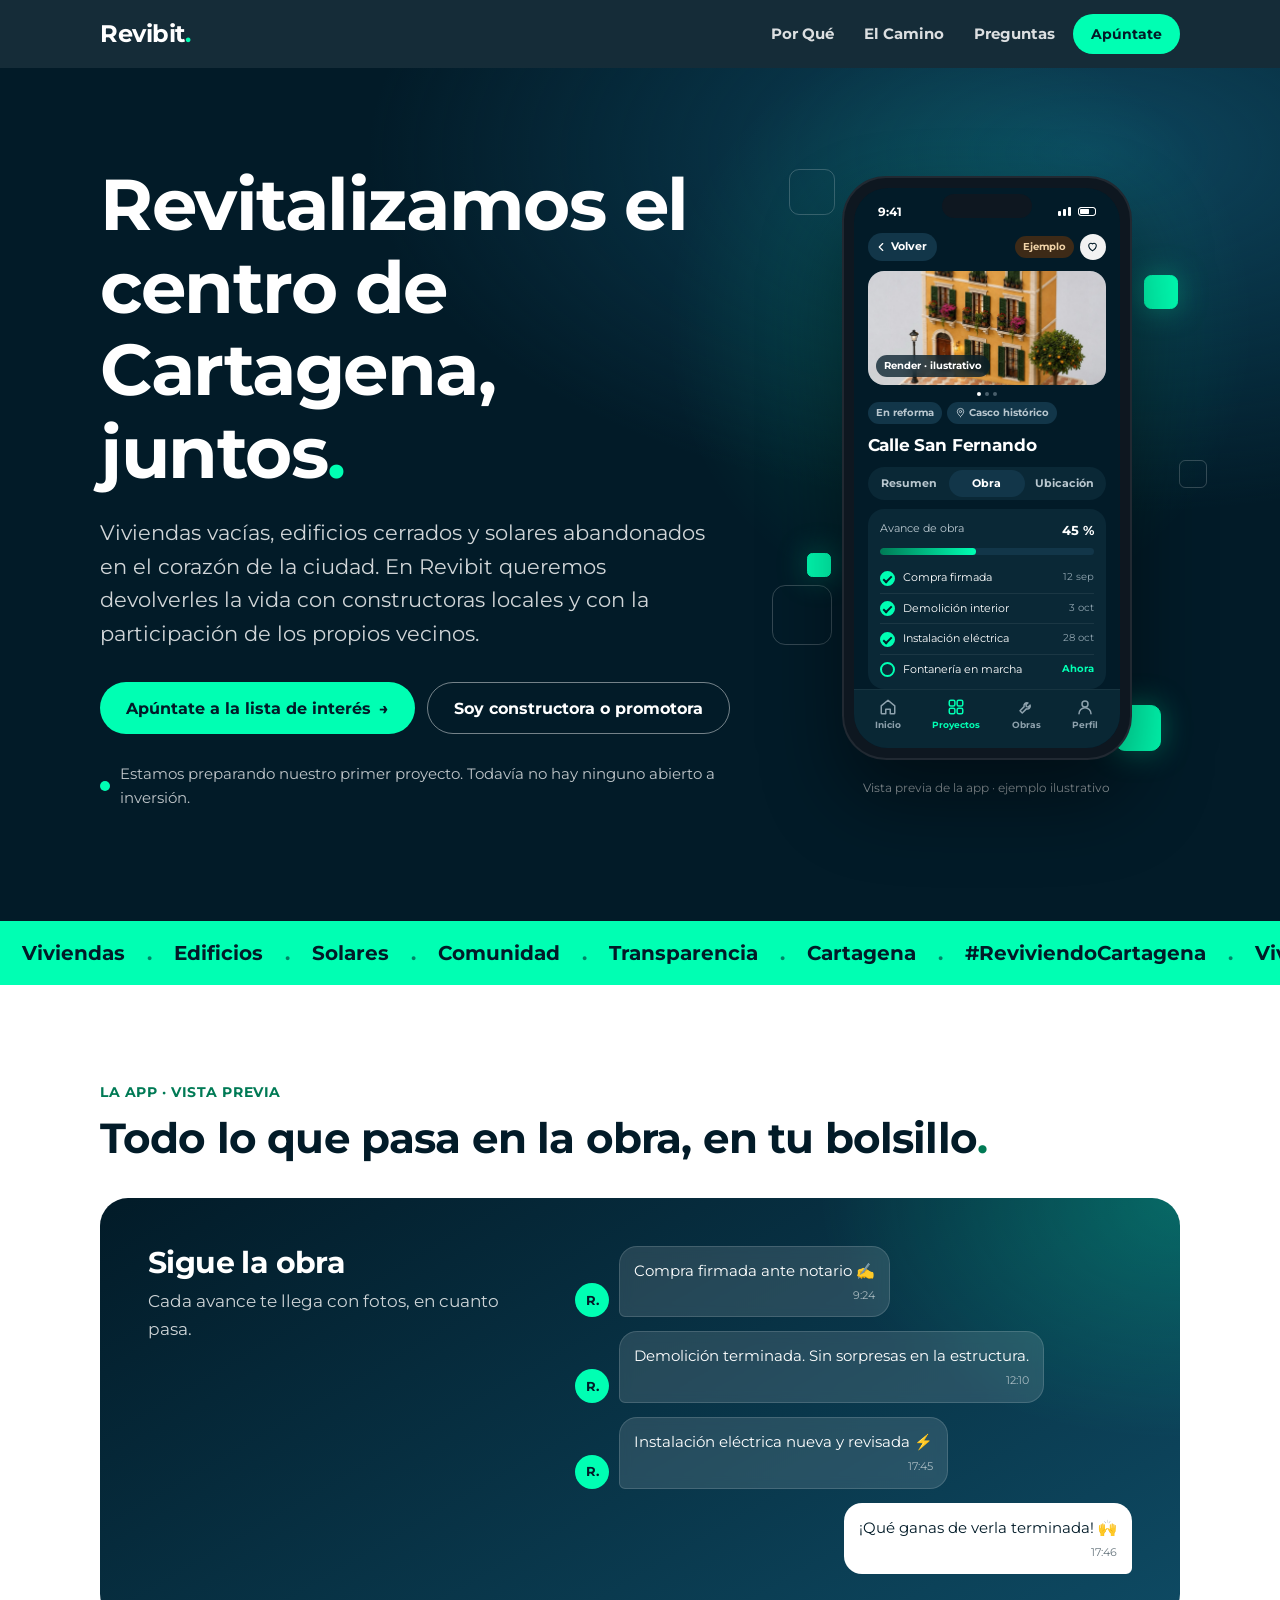
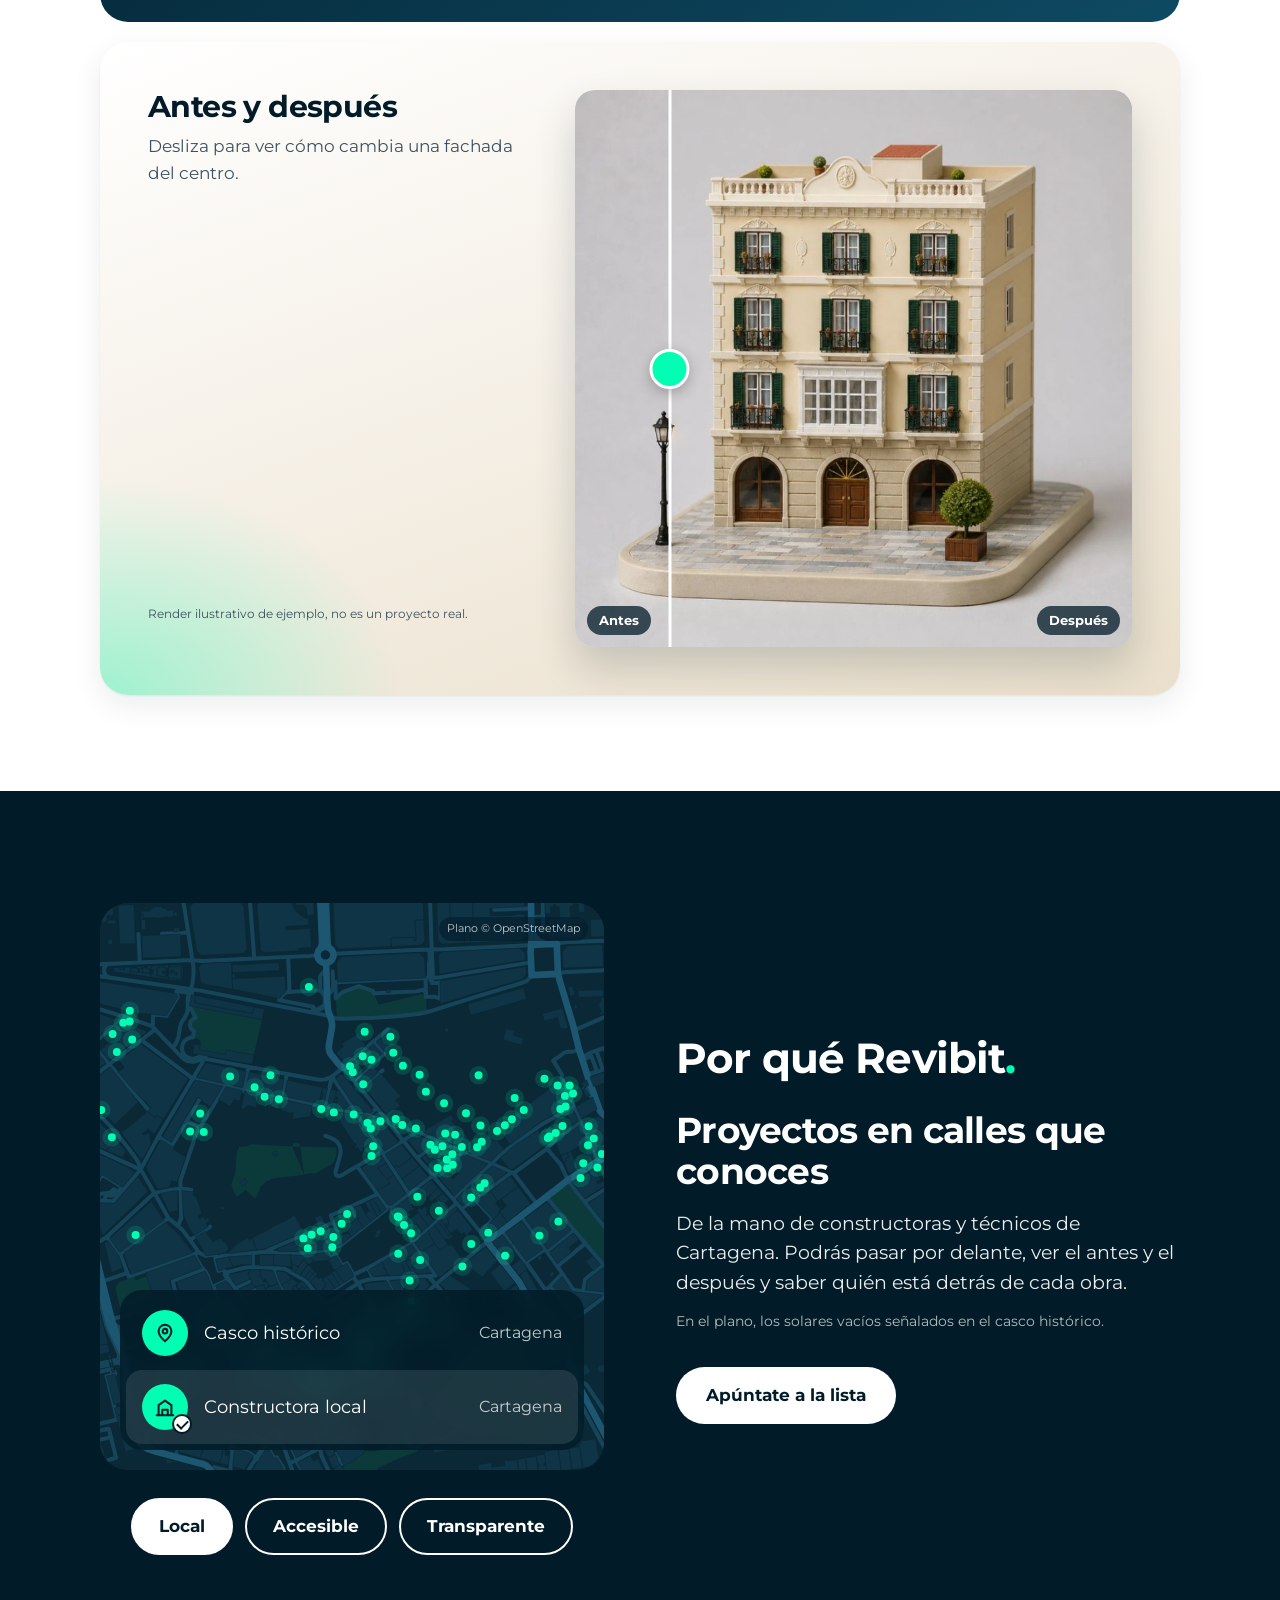
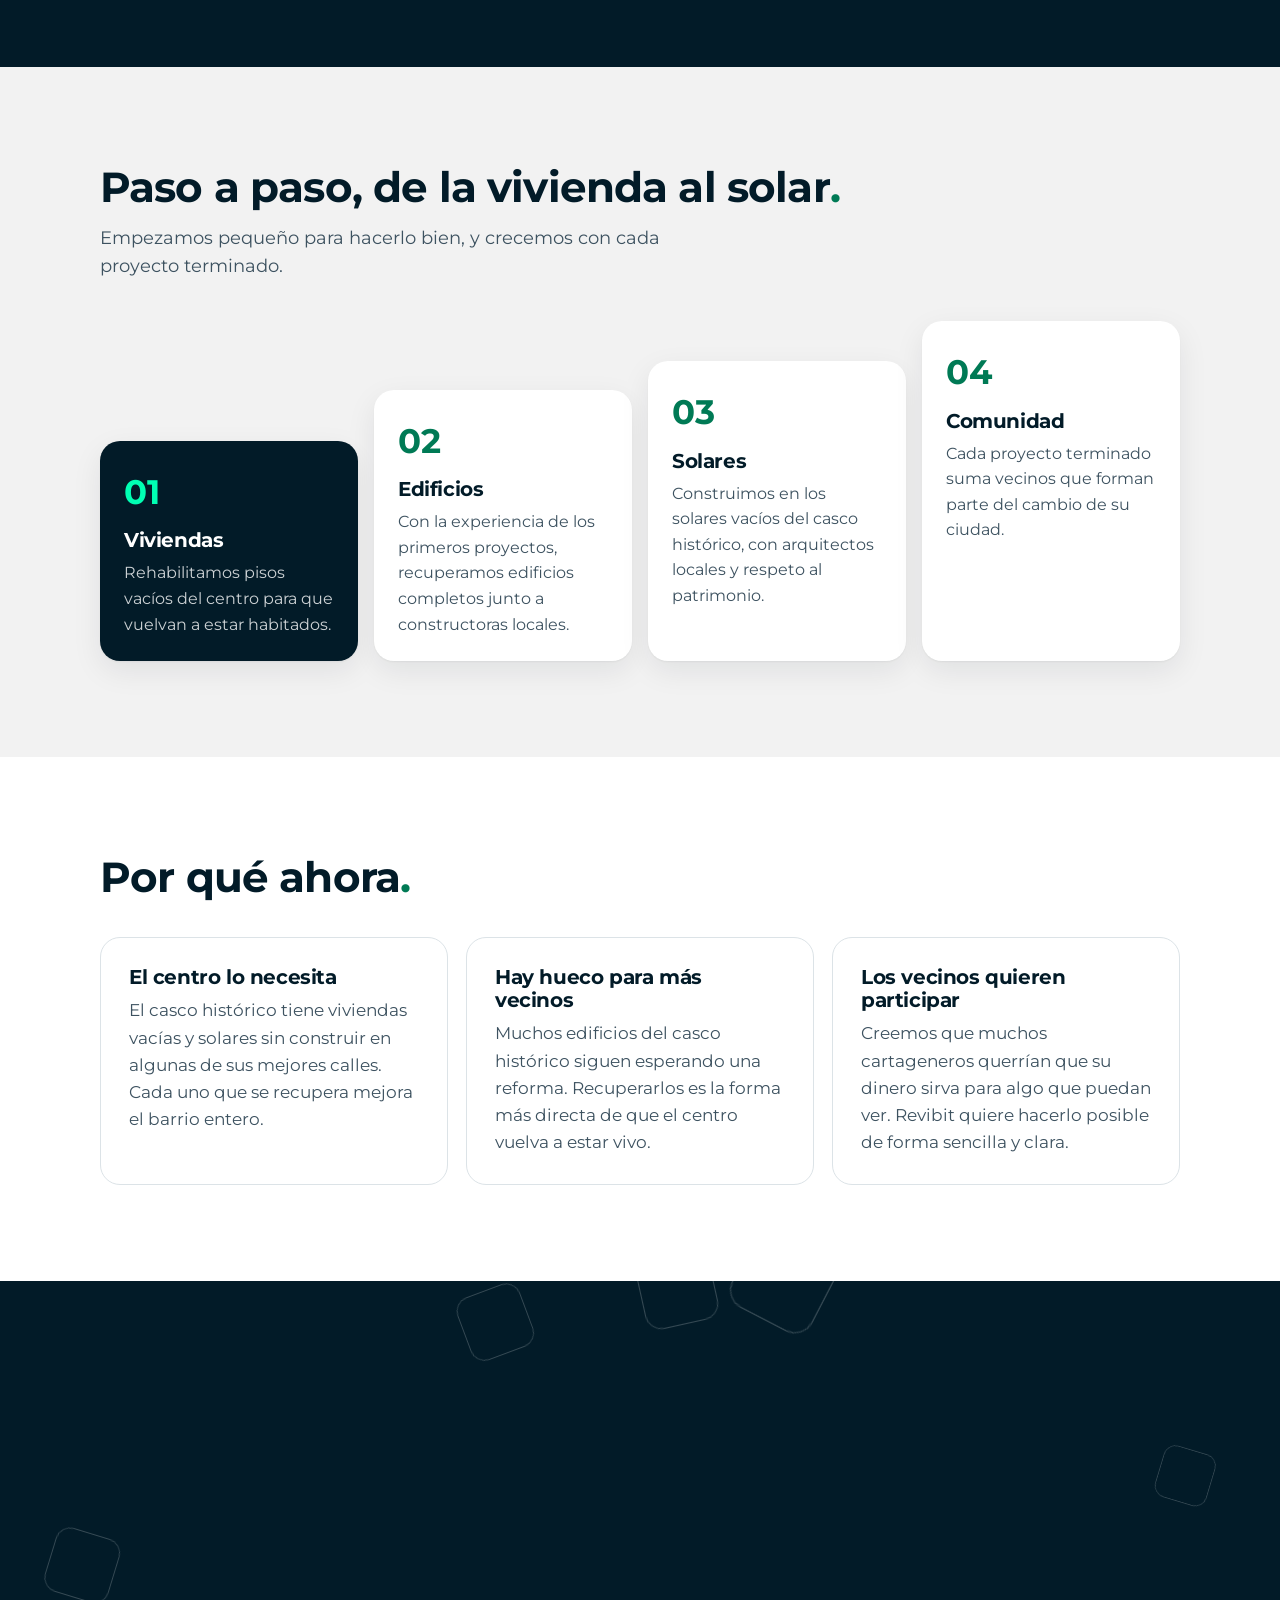
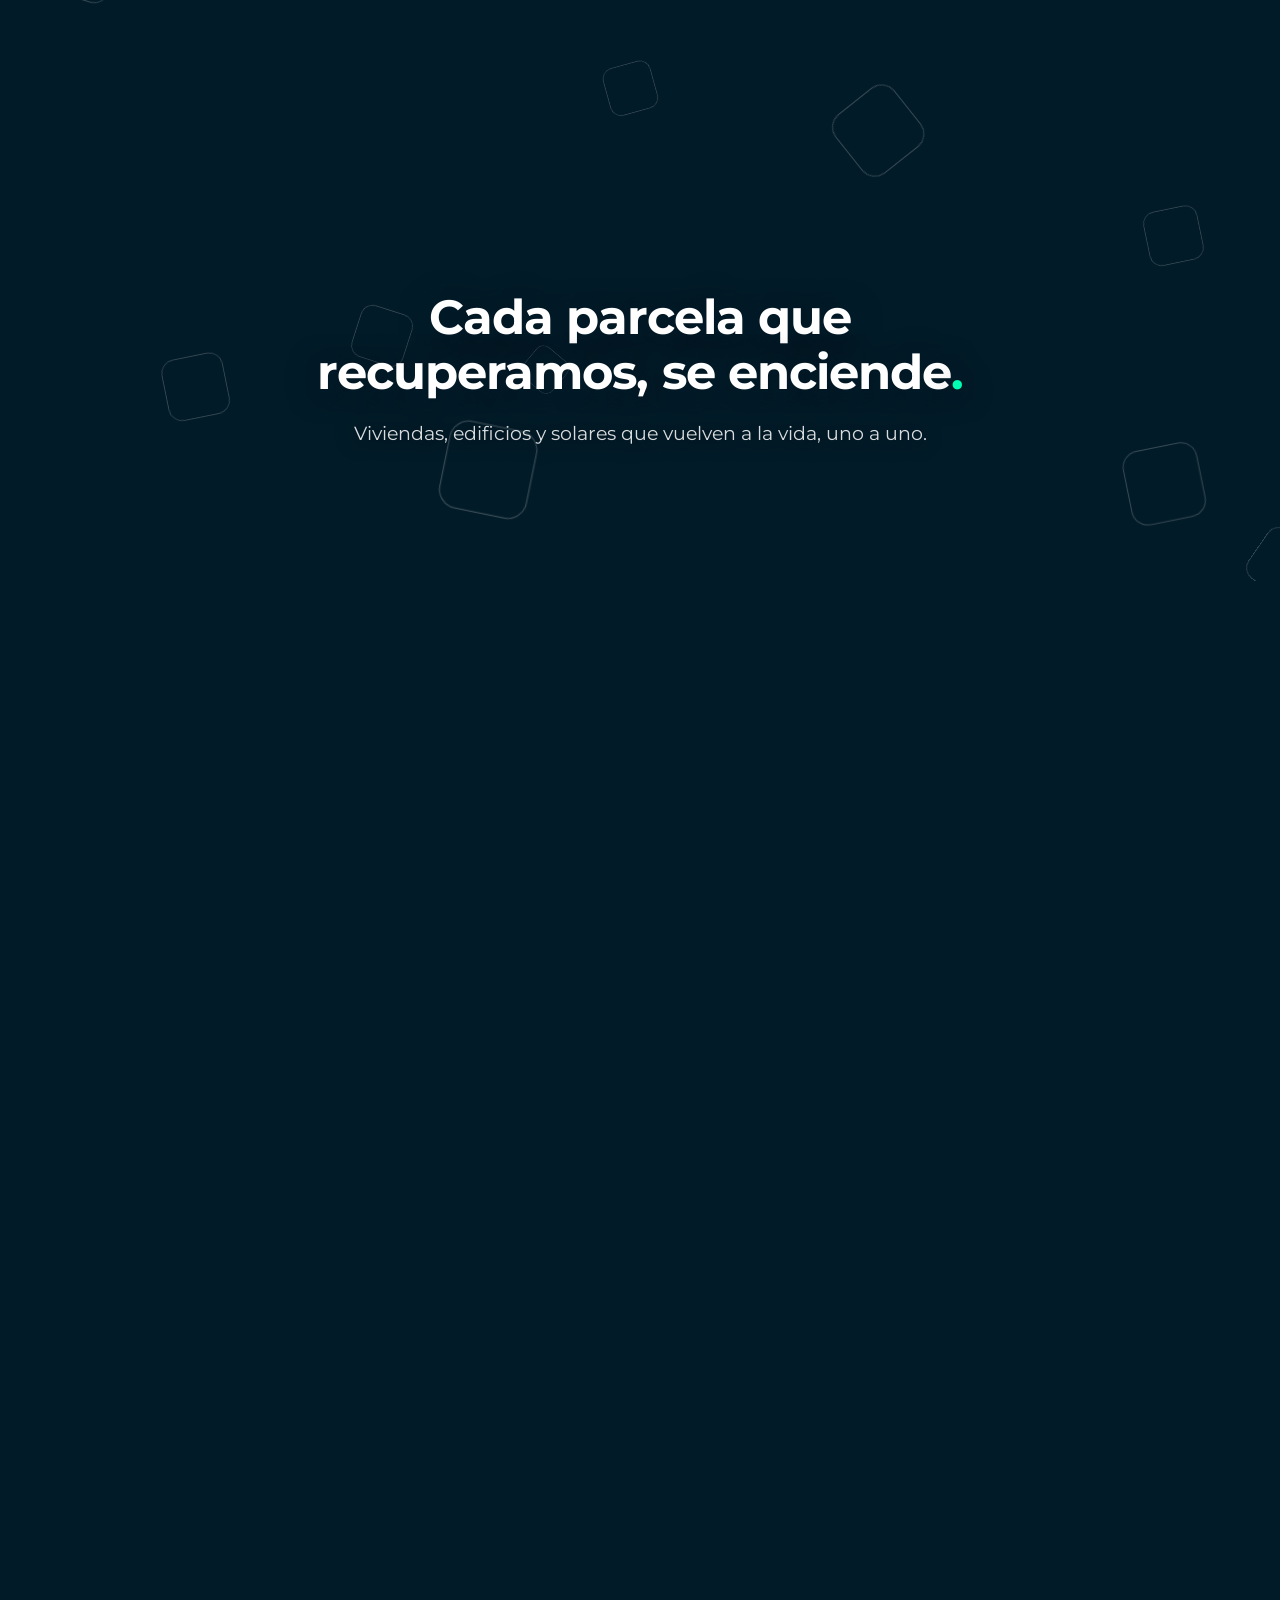
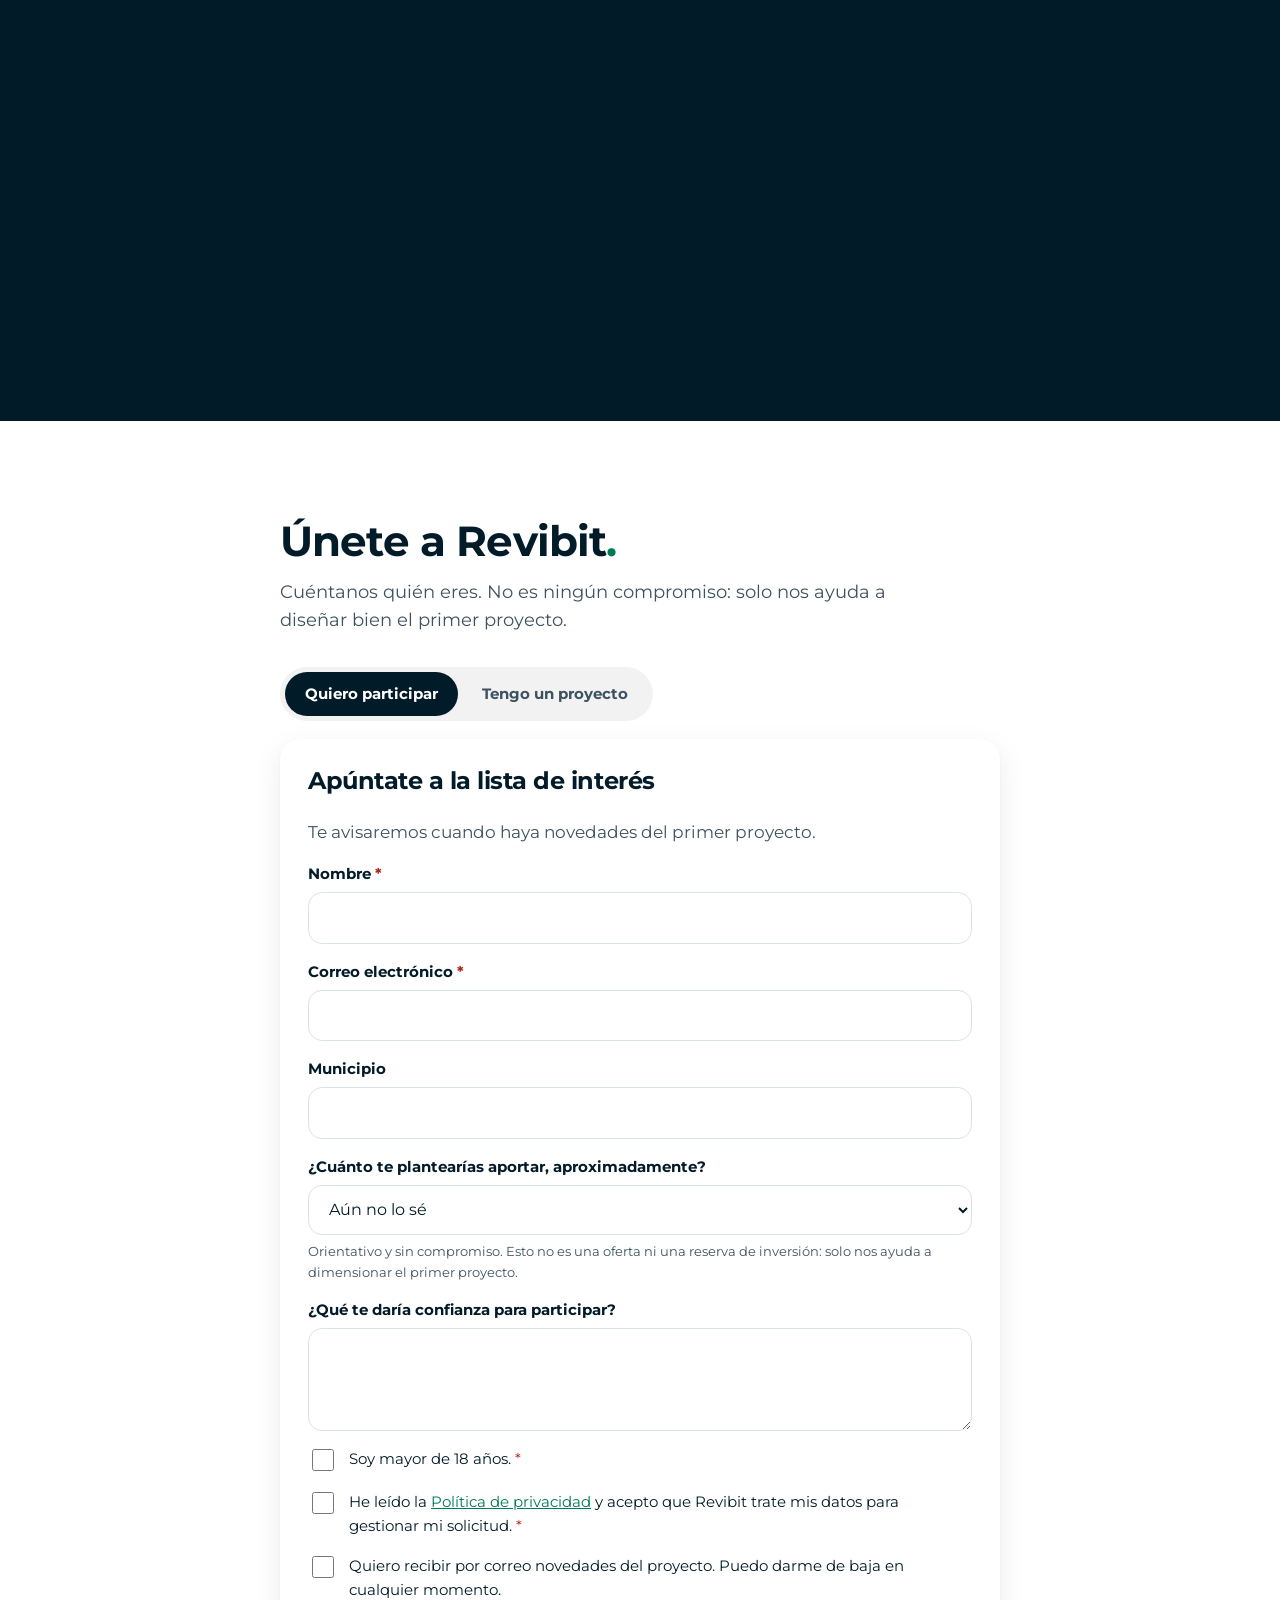
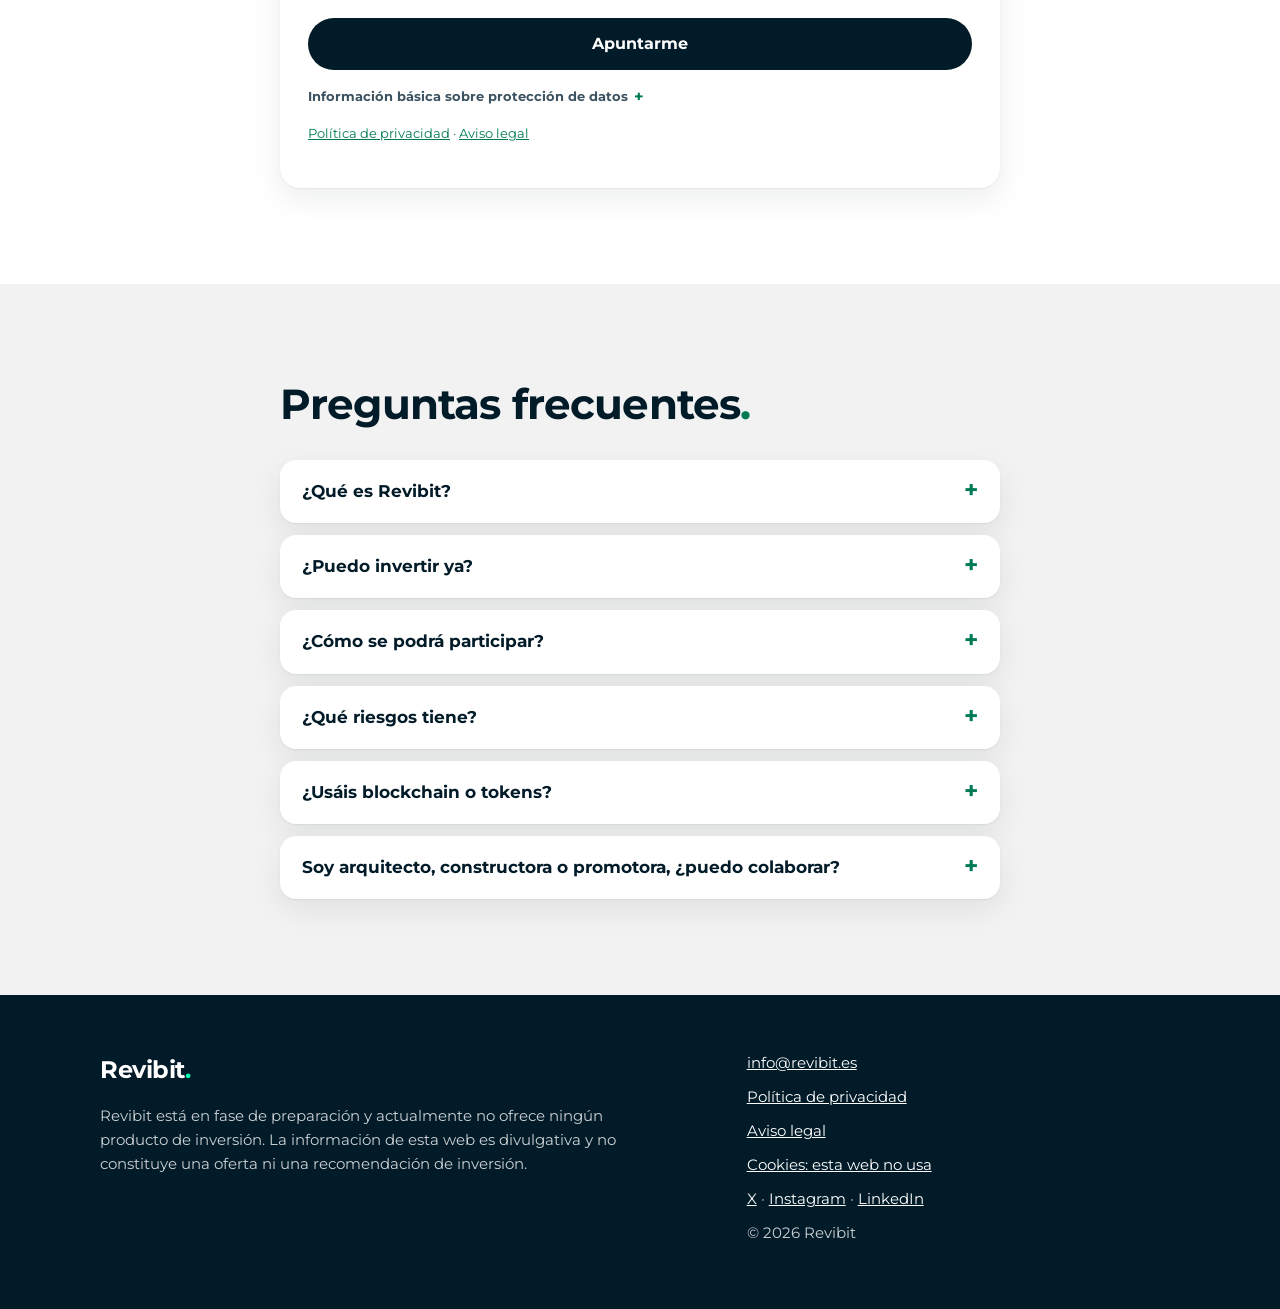
==== commit 88ecb37d: "Antes y después: nuevo «antes» con la misma acera que el «después» Alineado al píxel con el «después" ====
--- a/index.html
+++ b/index.html
@@ -119,7 +119,7 @@
             <h3>Antes y después</h3>
             <p>Desliza para ver cómo cambia una fachada del centro.</p>
             <div class="compare">
-              <img class="cmp-layer" src="img/render-antes.jpg?v=4" alt="Edificio modernista abandonado: fachada sucia, ventanas tapiadas con tablas y arcos cerrados (render ilustrativo)">
+              <img class="cmp-layer" src="img/render-antes.jpg?v=5" alt="Edificio modernista abandonado: fachada sucia, ventanas tapiadas con tablas y arcos cerrados (render ilustrativo)">
               <div class="cmp-layer cmp-after"><img src="img/render-despues.jpg?v=4" alt="El mismo edificio rehabilitado: fachada crema, balcones de forja con flores y mirador blanco (render ilustrativo)"></div>
               <div class="cmp-handle" aria-hidden="true"><span></span></div>
               <label class="sr-only" for="cmp-range">Comparar antes y después</label>
